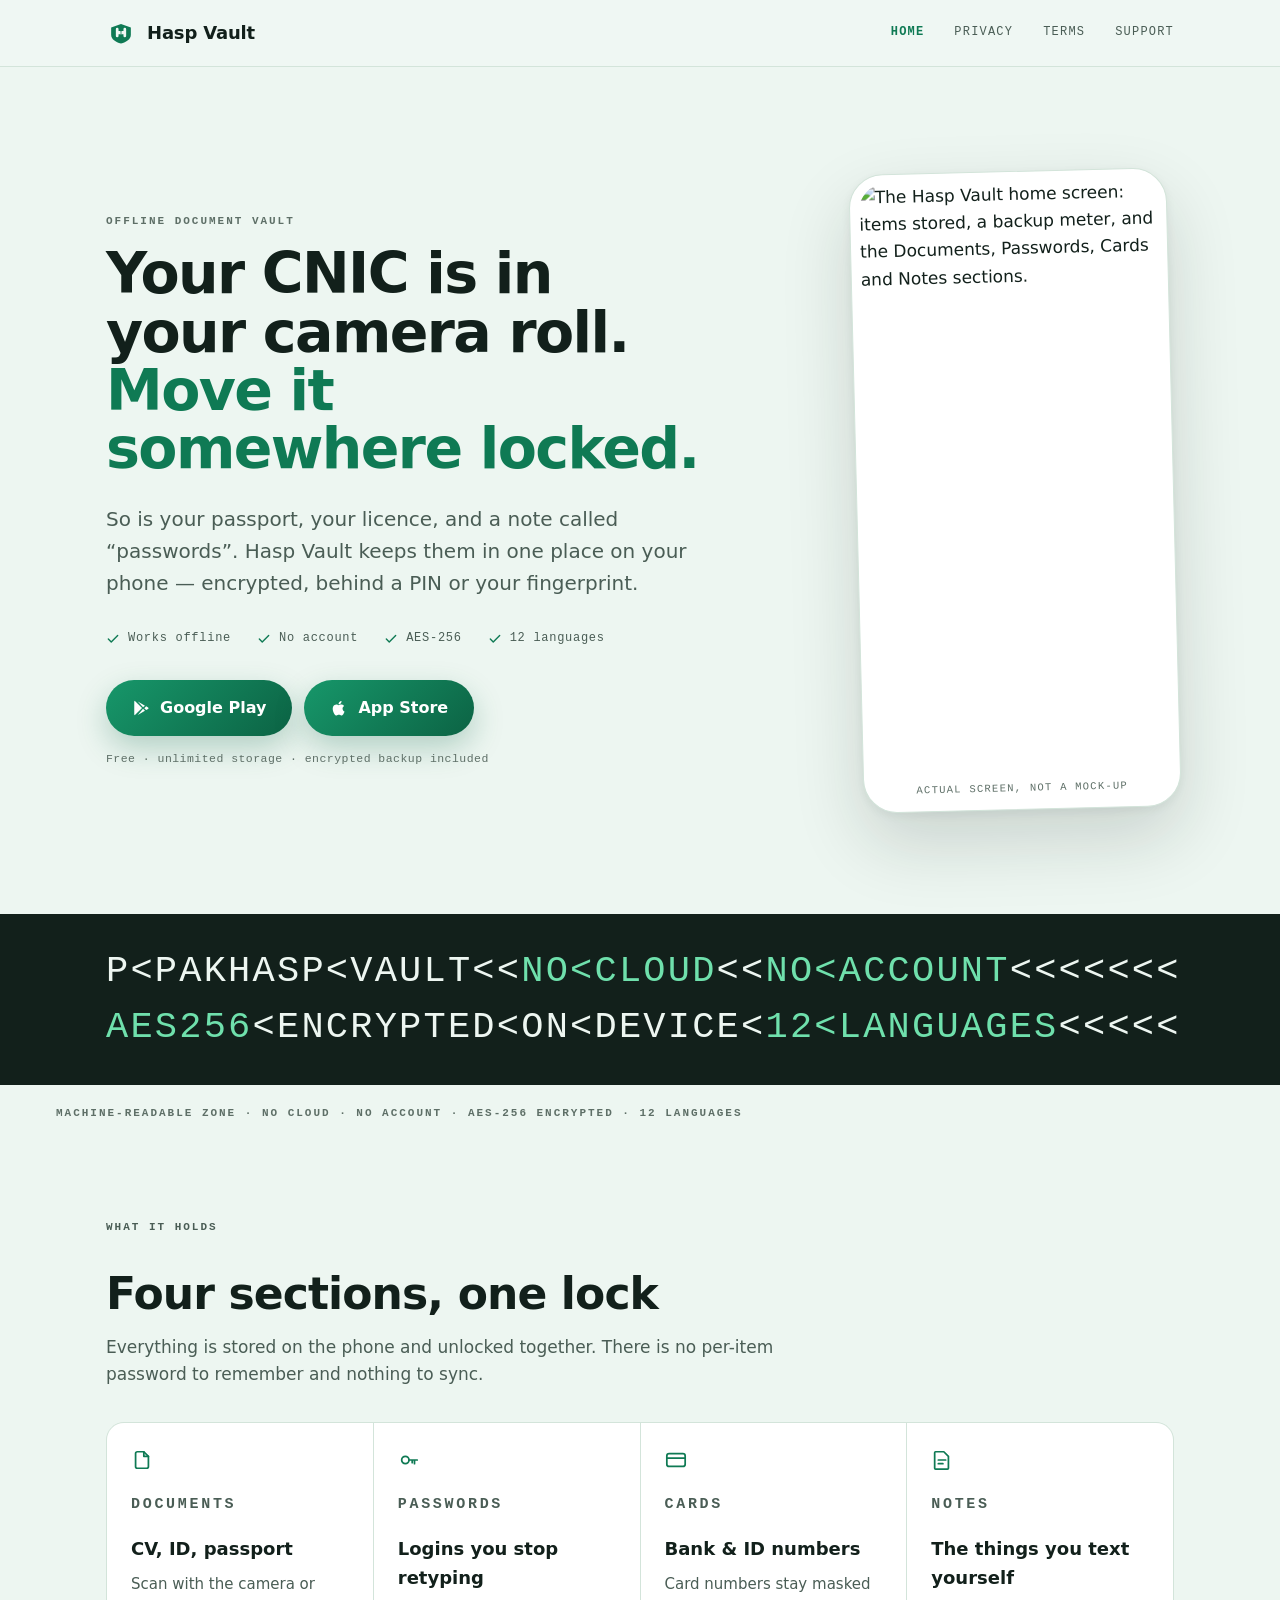
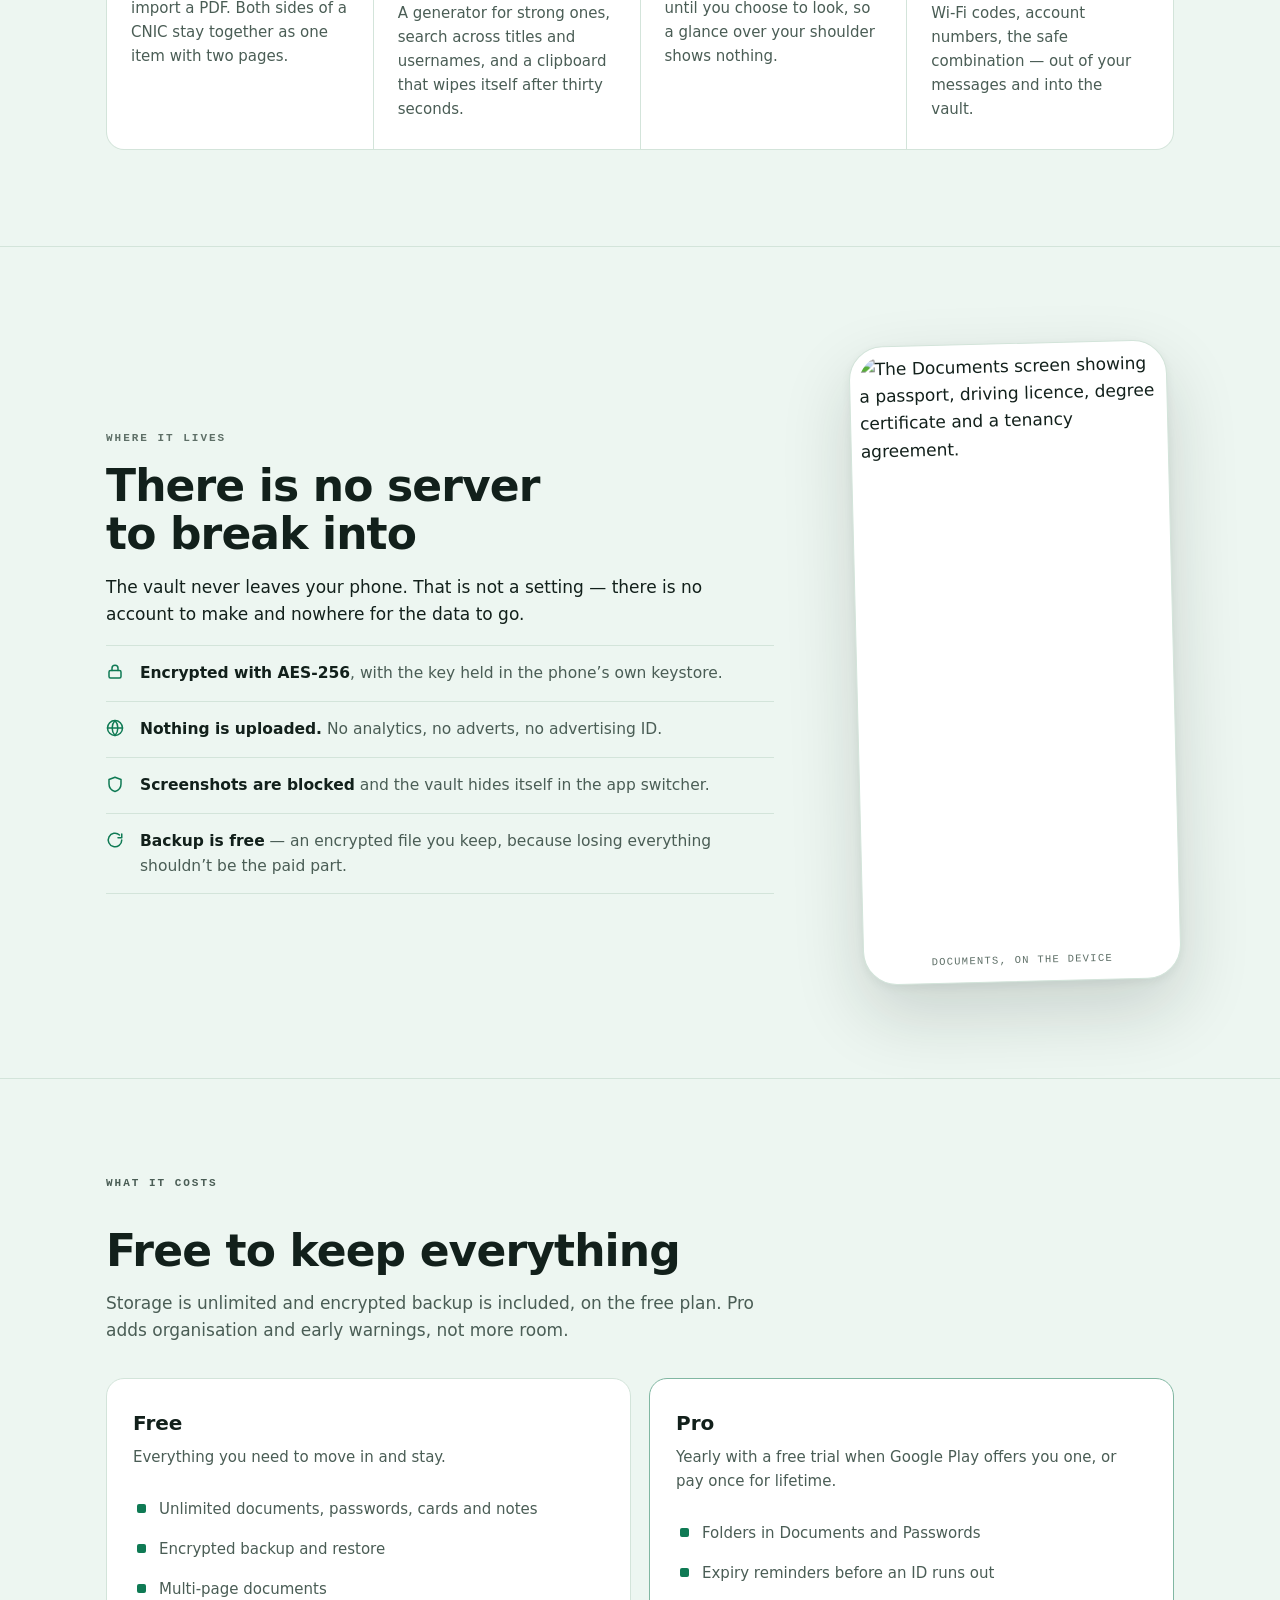
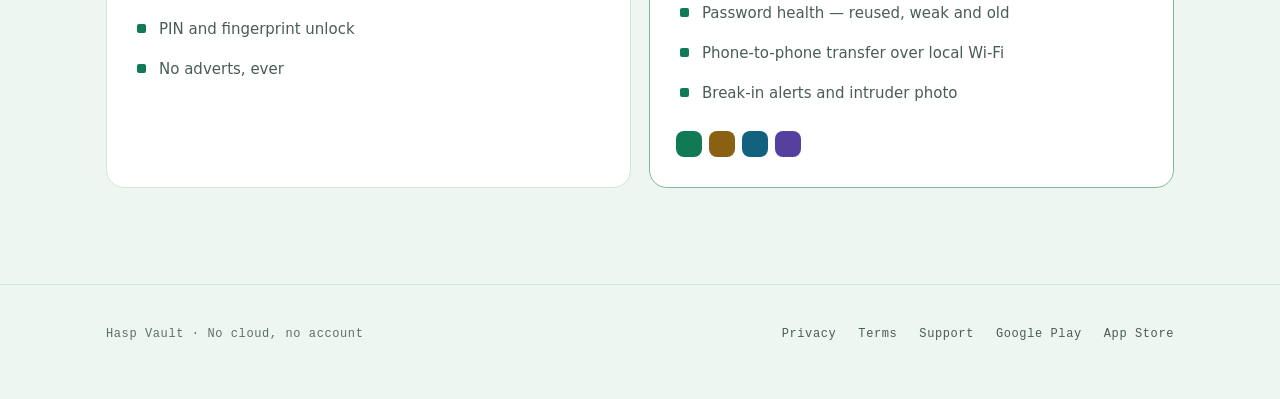
==== index.html @ 374dc0a9 "Add files via upload" ====
<!doctype html>
<html lang="en">
<head>
<meta charset="utf-8">
<meta name="viewport" content="width=device-width, initial-scale=1">
<title>Hasp Vault — your documents, locked on your phone</title>
<meta name="description" content="An offline vault for your CNIC, passport, licence, cards and passwords. Encrypted on the device, behind a PIN or fingerprint. No cloud, no account, no adverts.">
<meta name="theme-color" content="#EDF6F1">
<link rel="stylesheet" href="style.css">
</head>
<body>

<header class="masthead">
  <div class="wrap">
    <a class="brand" href="index.html">
      <!-- The app's own mark, traced from the shield in the Flutter widget so
           the site and the launcher icon are the same object. -->
      <svg viewBox="0 0 512 512" aria-hidden="true">
        <path fill="var(--emerald)" fill-rule="evenodd" d="
          M256 104 L424 162 L424 286 C424 364 348 410 256 436
          C164 410 88 364 88 286 L88 162 Z
          M191 168 A23 23 0 0 1 214 191 L214 307 A23 23 0 0 1 191 330
          A23 23 0 0 1 168 307 L168 191 A23 23 0 0 1 191 168 Z
          M321 168 A23 23 0 0 1 344 191 L344 307 A23 23 0 0 1 321 330
          A23 23 0 0 1 298 307 L298 191 A23 23 0 0 1 321 168 Z
          M214 222 L298 222 L298 276 L214 276 Z
          M256 227 A16 16 0 1 1 256 259 A16 16 0 1 1 256 227 Z
          M247 243 L265 243 L270 270 L242 270 Z"/>
      </svg>
      <b>Hasp Vault</b>
    </a>
    <nav class="nav">
      <a href="index.html" aria-current="page">Home</a>
      <a href="privacy.html">Privacy</a>
      <a href="terms.html">Terms</a>
      <a href="support.html">Support</a>
    </nav>
  </div>
</header>

<main>

  <section class="hero">
    <div class="wrap">
      <div>
        <p class="field">Offline document vault</p>
        <h1>Your CNIC is in your camera roll.<em>Move it somewhere locked.</em></h1>
        <p class="lede">
          So is your passport, your licence, and a note called “passwords”.
          Hasp Vault keeps them in one place on your phone — encrypted, behind
          a PIN or your fingerprint.
        </p>
        <ul class="facts">
          <li><svg viewBox="0 0 24 24" fill="none" stroke="currentColor" stroke-width="2.4" stroke-linecap="round" stroke-linejoin="round"><path d="M20 6 9 17l-5-5"/></svg>Works offline</li>
          <li><svg viewBox="0 0 24 24" fill="none" stroke="currentColor" stroke-width="2.4" stroke-linecap="round" stroke-linejoin="round"><path d="M20 6 9 17l-5-5"/></svg>No account</li>
          <li><svg viewBox="0 0 24 24" fill="none" stroke="currentColor" stroke-width="2.4" stroke-linecap="round" stroke-linejoin="round"><path d="M20 6 9 17l-5-5"/></svg>AES-256</li>
          <li><svg viewBox="0 0 24 24" fill="none" stroke="currentColor" stroke-width="2.4" stroke-linecap="round" stroke-linejoin="round"><path d="M20 6 9 17l-5-5"/></svg>12 languages</li>
        </ul>
        <div class="cta-row">
          <a class="cta" href="https://play.google.com/store/apps/details?id=com.hifazat.vault">
            <svg viewBox="0 0 24 24" fill="currentColor" aria-hidden="true"><path d="M3.6 2.3 13.4 12 3.6 21.7a1.6 1.6 0 0 1-.6-1.3V3.6c0-.5.2-1 .6-1.3zm11.1 10.8 2.6 2.6-9.6 5.5zm0-2.2L7.7 3.4l9.6 5.5zm4.2-1.1 2.5 1.4c.8.5.8 1.7 0 2.2l-2.5 1.4-2.5-2.5z"/></svg>
            Google Play
          </a>
          <!-- APPLE_APP_ID: after App Store Connect shows the numeric Apple ID
               (App Information → Apple ID), replace 0000000000 below. -->
          <a class="cta" href="https://apps.apple.com/app/id0000000000">
            <svg viewBox="0 0 24 24" fill="currentColor" aria-hidden="true"><path d="M16.7 12.9c0-2.4 2-3.6 2.1-3.7-1.1-1.7-2.9-1.9-3.5-1.9-1.5-.2-2.9.9-3.7.9-.8 0-1.9-.9-3.2-.9-1.6 0-3.1 1-4 2.5-1.7 3-0.4 7.3 1.2 9.7.8 1.2 1.8 2.5 3.1 2.4 1.2-.1 1.7-.8 3.2-.8s1.9.8 3.2.8c1.3 0 2.2-1.2 3-2.4.9-1.4 1.3-2.7 1.3-2.8-.1 0-2.6-1-2.7-3.8zM14.4 5.6c.7-.8 1.1-1.9 1-3.1-1 .1-2.2.7-2.9 1.5-.6.7-1.2 1.9-1 3 1.1.1 2.2-.6 2.9-1.4z"/></svg>
            App Store
          </a>
        </div>
        <p class="cta-note">Free · unlimited storage · encrypted backup included</p>
      </div>

      <figure class="device">
        <img src="shots/home.png" width="385" height="760"
             alt="The Hasp Vault home screen: items stored, a backup meter, and the Documents, Passwords, Cards and Notes sections.">
        <figcaption>Actual screen, not a mock-up</figcaption>
      </figure>
    </div>
  </section>

  <!-- The machine-readable zone of a passport data page: two lines, 44
       characters each, exactly as printed. Here it carries the four claims the
       rest of the page has to earn. -->
  <div class="mrz" aria-hidden="true">
    <div class="wrap"><pre>P&lt;PAKHASP&lt;VAULT&lt;&lt;<span class="lit">NO&lt;CLOUD</span>&lt;&lt;<span class="lit">NO&lt;ACCOUNT</span>&lt;&lt;&lt;&lt;&lt;&lt;&lt;
<span class="lit">AES256</span>&lt;ENCRYPTED&lt;ON&lt;DEVICE&lt;<span class="lit">12&lt;LANGUAGES</span>&lt;&lt;&lt;&lt;&lt;</pre></div>
  </div>
  <p class="wrap field mrz-key">
    Machine-readable zone · no cloud · no account · AES-256 encrypted · 12 languages
  </p>

  <section class="section">
    <div class="wrap">
      <p class="field">What it holds</p>
      <h2>Four sections, one lock</h2>
      <p>
        Everything is stored on the phone and unlocked together. There is no
        per-item password to remember and nothing to sync.
      </p>

      <div class="grid">
        <div class="cell">
          <svg viewBox="0 0 24 24" fill="none" stroke="currentColor" stroke-width="1.9" stroke-linecap="round" stroke-linejoin="round"><path d="M14 3H7a2 2 0 0 0-2 2v14a2 2 0 0 0 2 2h10a2 2 0 0 0 2-2V8z"/><path d="M14 3v5h5"/></svg>
          <p class="field">Documents</p>
          <h3>CV, ID, passport</h3>
          <p>Scan with the camera or import a PDF. Both sides of a CNIC stay together as one item with two pages.</p>
        </div>
        <div class="cell">
          <svg viewBox="0 0 24 24" fill="none" stroke="currentColor" stroke-width="1.9" stroke-linecap="round" stroke-linejoin="round"><circle cx="8" cy="12" r="4"/><path d="M12 12h9M18 12v4M15.5 12v3"/></svg>
          <p class="field">Passwords</p>
          <h3>Logins you stop retyping</h3>
          <p>A generator for strong ones, search across titles and usernames, and a clipboard that wipes itself after thirty seconds.</p>
        </div>
        <div class="cell">
          <svg viewBox="0 0 24 24" fill="none" stroke="currentColor" stroke-width="1.9" stroke-linecap="round" stroke-linejoin="round"><rect x="2" y="5" width="20" height="14" rx="2.5"/><path d="M2 10h20"/></svg>
          <p class="field">Cards</p>
          <h3>Bank &amp; ID numbers</h3>
          <p>Card numbers stay masked until you choose to look, so a glance over your shoulder shows nothing.</p>
        </div>
        <div class="cell">
          <svg viewBox="0 0 24 24" fill="none" stroke="currentColor" stroke-width="1.9" stroke-linecap="round" stroke-linejoin="round"><path d="M5 3h9l5 5v13a1 1 0 0 1-1 1H5a1 1 0 0 1-1-1V4a1 1 0 0 1 1-1z"/><path d="M8 12h8M8 16h5"/></svg>
          <p class="field">Notes</p>
          <h3>The things you text yourself</h3>
          <p>Wi-Fi codes, account numbers, the safe combination — out of your messages and into the vault.</p>
        </div>
      </div>
    </div>
  </section>

  <section class="section">
    <div class="wrap split">
      <div>
        <p class="field">Where it lives</p>
        <h2>There is no server to break into</h2>
        <p>
          The vault never leaves your phone. That is not a setting — there is
          no account to make and nowhere for the data to go.
        </p>
        <ul class="claims">
          <li>
            <svg viewBox="0 0 24 24" fill="none" stroke="currentColor" stroke-width="2" stroke-linecap="round" stroke-linejoin="round"><rect x="4" y="10" width="16" height="10" rx="2"/><path d="M8 10V7a4 4 0 0 1 8 0v3"/></svg>
            <span><b>Encrypted with AES-256</b>, with the key held in the phone’s own keystore.</span>
          </li>
          <li>
            <svg viewBox="0 0 24 24" fill="none" stroke="currentColor" stroke-width="2" stroke-linecap="round" stroke-linejoin="round"><path d="M2 12h20M12 2a15 15 0 0 1 0 20 15 15 0 0 1 0-20z"/><circle cx="12" cy="12" r="10"/></svg>
            <span><b>Nothing is uploaded.</b> No analytics, no adverts, no advertising ID.</span>
          </li>
          <li>
            <svg viewBox="0 0 24 24" fill="none" stroke="currentColor" stroke-width="2" stroke-linecap="round" stroke-linejoin="round"><path d="M12 3 4 6v6c0 5 3.4 8.6 8 10 4.6-1.4 8-5 8-10V6z"/></svg>
            <span><b>Screenshots are blocked</b> and the vault hides itself in the app switcher.</span>
          </li>
          <li>
            <svg viewBox="0 0 24 24" fill="none" stroke="currentColor" stroke-width="2" stroke-linecap="round" stroke-linejoin="round"><path d="M21 12a9 9 0 1 1-3-6.7"/><path d="M21 4v5h-5"/></svg>
            <span><b>Backup is free</b> — an encrypted file you keep, because losing everything shouldn’t be the paid part.</span>
          </li>
        </ul>
      </div>

      <figure class="device">
        <img src="shots/documents.png" width="385" height="760"
             alt="The Documents screen showing a passport, driving licence, degree certificate and a tenancy agreement.">
        <figcaption>Documents, on the device</figcaption>
      </figure>
    </div>
  </section>

  <section class="section">
    <div class="wrap">
      <p class="field">What it costs</p>
      <h2>Free to keep everything</h2>
      <p>
        Storage is unlimited and encrypted backup is included, on the free
        plan. Pro adds organisation and early warnings, not more room.
      </p>

      <div class="plans">
        <div class="plan">
          <h3>Free</h3>
          <p>Everything you need to move in and stay.</p>
          <ul>
            <li>Unlimited documents, passwords, cards and notes</li>
            <li>Encrypted backup and restore</li>
            <li>Multi-page documents</li>
            <li>PIN and fingerprint unlock</li>
            <li>No adverts, ever</li>
          </ul>
        </div>

        <div class="plan is-pro">
          <h3>Pro</h3>
          <p>Yearly with a free trial when Google Play offers you one, or pay once for lifetime.</p>
          <ul>
            <li>Folders in Documents and Passwords</li>
            <li>Expiry reminders before an ID runs out</li>
            <li>Password health — reused, weak and old</li>
            <li>Phone-to-phone transfer over local Wi-Fi</li>
            <li>Break-in alerts and intruder photo</li>
          </ul>
          <div class="themes" role="img" aria-label="Four colour themes: emerald, amber, sapphire and amethyst.">
            <i></i><i></i><i></i><i></i>
          </div>
        </div>
      </div>
    </div>
  </section>

</main>

<footer class="foot">
  <div class="wrap">
    <span>Hasp Vault · No cloud, no account</span>
    <nav>
      <a href="privacy.html">Privacy</a>
      <a href="terms.html">Terms</a>
      <a href="support.html">Support</a>
      <a href="https://play.google.com/store/apps/details?id=com.hifazat.vault">Google Play</a>
      <a href="https://apps.apple.com/app/id0000000000">App Store</a>
    </nav>
  </div>
</footer>

</body>
</html>
---- style.css ----
/* Hasp Vault — website
 *
 * "Document-grade": the visual language of the things the app actually holds.
 * Identity documents have a typographic system of their own — machine-readable
 * zones, tracked field labels, hairline rules, exact alignment — and borrowing
 * that is both distinctive and honest to the product. No passport textures, no
 * padlock clip art.
 *
 * Every colour here is lifted verbatim from lib/theme/app_theme.dart, so the
 * site and the app read as one product rather than two. The site used to be
 * near-black while the app is pale mint; that mismatch is what this fixes.
 *
 * Fonts are self-hosted. A privacy policy that calls out third parties, served
 * from a page that phones a font CDN, argues against itself.
 */

@font-face {
  font-family: "Archivo";
  src: url("fonts/archivo.woff2") format("woff2-variations");
  font-weight: 400 800;
  font-stretch: 62% 125%;
  font-display: swap;
}

@font-face {
  font-family: "PlexMono";
  src: url("fonts/plexmono.woff2") format("woff2");
  font-weight: 400 600;
  font-display: swap;
}

:root {
  /* Emerald — the app's default theme. */
  --ground: #edf6f1;
  --surface: #ffffff;
  --line: #d3e4da;
  --emerald: #0f7a54;
  --deep: #0c6344;
  --ink: #12201b;
  --slate: #4a5d55;
  --muted: #5e6f67;

  /* The other three Pro themes. Used ONLY where the page talks about themes,
   * so the colour set encodes something true instead of decorating. */
  --amber: #8a6112;
  --sapphire: #11627f;
  --amethyst: #54409e;

  --measure: 1180px;
  --gutter: clamp(20px, 5vw, 56px);
}

* { box-sizing: border-box; }

html { -webkit-text-size-adjust: 100%; }

body {
  margin: 0;
  background: var(--ground);
  color: var(--ink);
  font-family: "Archivo", system-ui, -apple-system, "Segoe UI", Roboto, sans-serif;
  font-size: 17px;
  line-height: 1.6;
  font-variation-settings: "wdth" 100;
  -webkit-font-smoothing: antialiased;
}

a { color: var(--emerald); text-underline-offset: 3px; }

img { max-width: 100%; height: auto; display: block; }

:focus-visible {
  outline: 2px solid var(--emerald);
  outline-offset: 3px;
  border-radius: 4px;
}

.wrap {
  max-width: var(--measure);
  margin: 0 auto;
  padding-inline: var(--gutter);
}

/* ---------- document vernacular ---------- */

/* Field label, as printed above a value on an ID card. */
.field {
  font-family: "PlexMono", ui-monospace, monospace;
  font-size: 11px;
  font-weight: 600;
  letter-spacing: .18em;
  text-transform: uppercase;
  color: var(--muted);
  margin: 0 0 14px;
}

.rule {
  border: 0;
  border-top: 1px solid var(--line);
  margin: 0;
}

/* ---------- masthead ---------- */

.masthead {
  border-bottom: 1px solid var(--line);
  background: color-mix(in srgb, var(--ground) 88%, white);
  position: sticky;
  top: 0;
  z-index: 20;
  backdrop-filter: saturate(140%) blur(8px);
}

.masthead > .wrap {
  display: flex;
  align-items: center;
  justify-content: space-between;
  gap: 20px;
  height: 66px;
}

.brand {
  display: flex;
  align-items: center;
  gap: 11px;
  text-decoration: none;
  color: var(--ink);
}

.brand svg { width: 30px; height: 30px; display: block; }

.brand b {
  white-space: nowrap;
  font-weight: 700;
  font-variation-settings: "wdth" 112;
  letter-spacing: -.01em;
  font-size: 18px;
}

.nav {
  display: flex;
  gap: clamp(14px, 3vw, 30px);
  font-family: "PlexMono", ui-monospace, monospace;
  font-size: 12px;
  letter-spacing: .1em;
  text-transform: uppercase;
}

.nav a { color: var(--slate); text-decoration: none; }
.nav a:hover { color: var(--emerald); }
.nav a[aria-current="page"] { color: var(--emerald); font-weight: 600; }

/* ---------- hero ---------- */

.hero > .wrap {
  display: grid;
  grid-template-columns: 1.2fr minmax(0, 360px);
  gap: clamp(30px, 6vw, 76px);
  align-items: center;
  padding-block: clamp(56px, 9vw, 104px);
}

.hero h1 {
  font-size: clamp(36px, 4.6vw, 57px);
  line-height: 1.02;
  font-weight: 800;
  font-variation-settings: "wdth" 118;
  letter-spacing: -.028em;
  margin: 0 0 26px;
  text-wrap: balance;
}

/* The turn in the sentence, not decoration — it marks where the problem
 * becomes the product. */
.hero h1 em {
  font-style: normal;
  color: var(--emerald);
  display: block;
}

.lede {
  font-size: clamp(17px, 1.9vw, 20px);
  color: var(--slate);
  margin: 0 0 30px;
  max-width: 46ch;
}

.facts {
  display: flex;
  flex-wrap: wrap;
  gap: 10px 26px;
  padding: 0;
  margin: 0 0 32px;
  list-style: none;
  font-family: "PlexMono", ui-monospace, monospace;
  font-size: 12px;
  letter-spacing: .06em;
  color: var(--slate);
}

.facts li { display: flex; align-items: center; gap: 8px; }
.facts svg { width: 14px; height: 14px; color: var(--emerald); flex: none; }

.cta-row { display: flex; gap: 12px; flex-wrap: wrap; }

.cta {
  display: inline-flex;
  align-items: center;
  gap: 10px;
  background: linear-gradient(135deg, #17976a, var(--deep));
  color: #fff;
  text-decoration: none;
  font-weight: 700;
  font-size: 16px;
  padding: 15px 26px;
  border-radius: 999px;
  box-shadow: 0 12px 30px rgba(12, 99, 68, .26);
  transition: transform .18s ease, box-shadow .18s ease;
}

.cta:hover { transform: translateY(-2px); box-shadow: 0 16px 38px rgba(12, 99, 68, .32); }
.cta svg { width: 18px; height: 18px; }

.cta-note {
  font-family: "PlexMono", ui-monospace, monospace;
  font-size: 11.5px;
  color: var(--muted);
  margin: 14px 0 0;
  letter-spacing: .04em;
}

/* Device: a real capture, deliberately. A CSS rebuild of the UI drifts —
 * this site showed a bottom nav bar and a 2x2 grid for months after both were
 * removed from the app. A screenshot cannot lie about what shipped. */
.device {
  margin: 0;
  /* A phone screen is ~1:1.97. Left unbounded it dwarfs the copy beside it
     and pushes the fold off-screen, so the column is capped rather than the
     image cropped — the whole screen stays readable. */
  max-width: 318px;
  justify-self: end;
  border-radius: 34px;
  border: 1px solid var(--line);
  background: var(--surface);
  padding: 9px;
  box-shadow: 0 30px 70px rgba(18, 32, 27, .16), 0 3px 10px rgba(18, 32, 27, .06);
  rotate: -1.4deg;
}

.device img { border-radius: 26px; }

.device figcaption {
  font-family: "PlexMono", ui-monospace, monospace;
  font-size: 10.5px;
  letter-spacing: .12em;
  text-transform: uppercase;
  color: var(--muted);
  text-align: center;
  padding: 11px 0 3px;
}

/* ---------- MRZ band — the signature ---------- */

/* The machine-readable zone from a passport data page, at its real width of
 * 44 characters per line, carrying real claims about the app. It is the one
 * loud element on the page; everything else stays quiet around it. */
.mrz {
  background: var(--ink);
  color: var(--ground);
  padding: clamp(20px, 3vw, 30px) 0;
  overflow: hidden;
}

/* Sized so the 44 characters span the full measure, the way a real MRZ runs
 * the width of the data page. Monospace advance is ~0.6em; with .06em of
 * tracking each character occupies ~0.66em, so 44 of them fill the column at
 * roughly 3.1vw. That ratio holds as the viewport changes, which is why this
 * fills edge to edge on a phone as well as a desktop. */
.mrz pre {
  font-family: "PlexMono", ui-monospace, monospace;
  font-size: clamp(8px, 3.1vw, 37px);
  line-height: 1.5;
  letter-spacing: .06em;
  margin: 0;
  white-space: pre;
  font-weight: 400;
}

.mrz-key {
  padding-block: 20px 0;
  margin: 0;
}

.mrz pre::-webkit-scrollbar { display: none; }
.mrz .lit { color: #6fe0ac; }

/* ---------- sections ---------- */

.section { padding-block: clamp(58px, 8vw, 96px); }
.section + .section { border-top: 1px solid var(--line); }

.section h2 {
  font-size: clamp(28px, 3.9vw, 44px);
  line-height: 1.08;
  font-weight: 800;
  font-variation-settings: "wdth" 112;
  letter-spacing: -.02em;
  margin: 0 0 16px;
  max-width: 20ch;
  text-wrap: balance;
}

.section > .wrap > p { max-width: 62ch; color: var(--slate); margin: 0 0 34px; }

/* Cards laid out like the fields of a form. */
.grid {
  display: grid;
  grid-template-columns: repeat(auto-fit, minmax(228px, 1fr));
  gap: 1px;
  background: var(--line);
  border: 1px solid var(--line);
  border-radius: 18px;
  overflow: hidden;
}

.cell {
  background: var(--surface);
  padding: 26px 24px 28px;
}

.cell h3 {
  font-size: 18px;
  font-weight: 700;
  font-variation-settings: "wdth" 106;
  margin: 0 0 8px;
}

.cell p { margin: 0; color: var(--slate); font-size: 15px; }

.cell .field { margin-bottom: 18px; }

.cell svg { width: 22px; height: 22px; color: var(--emerald); margin-bottom: 14px; }

/* ---------- split: prose beside a real screen ---------- */

.split {
  display: grid;
  grid-template-columns: 1fr minmax(0, 330px);
  gap: clamp(30px, 6vw, 70px);
  align-items: center;
}

.claims { list-style: none; padding: 0; margin: 0; }

.claims li {
  display: grid;
  grid-template-columns: 20px 1fr;
  gap: 14px;
  padding: 15px 0;
  border-top: 1px solid var(--line);
  color: var(--slate);
  font-size: 15.5px;
}

.claims li:last-child { border-bottom: 1px solid var(--line); }
.claims svg { width: 18px; height: 18px; color: var(--emerald); margin-top: 2px; }
.claims b { color: var(--ink); font-weight: 600; }

/* ---------- pricing ---------- */

.plans {
  display: grid;
  grid-template-columns: repeat(auto-fit, minmax(270px, 1fr));
  gap: 18px;
}

.plan {
  background: var(--surface);
  border: 1px solid var(--line);
  border-radius: 18px;
  padding: 28px 26px 30px;
}

.plan.is-pro { border-color: color-mix(in srgb, var(--emerald) 42%, var(--line)); }

.plan h3 {
  font-size: 20px;
  font-weight: 800;
  font-variation-settings: "wdth" 108;
  margin: 0 0 6px;
}

.plan > p { color: var(--slate); font-size: 15px; margin: 0 0 20px; }

.plan ul { list-style: none; padding: 0; margin: 0; }

.plan li {
  font-size: 15px;
  color: var(--slate);
  padding: 8px 0 8px 26px;
  position: relative;
}

.plan li::before {
  content: "";
  position: absolute;
  left: 4px;
  top: 15px;
  width: 9px;
  height: 9px;
  border-radius: 2px;
  background: var(--emerald);
}

/* The four swatches are the app's four real theme accents. */
.themes { display: flex; gap: 7px; margin-top: 18px; }

.themes i {
  width: 26px;
  height: 26px;
  border-radius: 8px;
  display: block;
}

.themes i:nth-child(1) { background: var(--emerald); }
.themes i:nth-child(2) { background: var(--amber); }
.themes i:nth-child(3) { background: var(--sapphire); }
.themes i:nth-child(4) { background: var(--amethyst); }

/* ---------- footer ---------- */

.foot {
  border-top: 1px solid var(--line);
  padding-block: 40px 54px;
  font-family: "PlexMono", ui-monospace, monospace;
  font-size: 12px;
  letter-spacing: .05em;
  color: var(--muted);
}

.foot > .wrap {
  display: flex;
  flex-wrap: wrap;
  gap: 14px 30px;
  justify-content: space-between;
  align-items: center;
}

.foot a { color: var(--slate); text-decoration: none; }
.foot a:hover { color: var(--emerald); }
.foot nav { display: flex; gap: 22px; flex-wrap: wrap; }

/* ---------- policy pages ---------- */

.doc { padding-block: clamp(44px, 6vw, 74px); }

.doc h1 {
  font-size: clamp(32px, 4.6vw, 50px);
  font-weight: 800;
  font-variation-settings: "wdth" 116;
  letter-spacing: -.025em;
  line-height: 1.04;
  margin: 0 0 10px;
}

.doc .meta {
  font-family: "PlexMono", ui-monospace, monospace;
  font-size: 12px;
  color: var(--muted);
  letter-spacing: .04em;
  margin: 0 0 34px;
}

.doc h2 {
  font-size: 21px;
  font-weight: 700;
  font-variation-settings: "wdth" 106;
  margin: 40px 0 12px;
  padding-top: 22px;
  border-top: 1px solid var(--line);
  max-width: none;
}

.doc h2:first-of-type { border-top: 0; padding-top: 0; }
.doc p, .doc li { color: var(--slate); max-width: 68ch; }
.doc li { margin-bottom: 9px; }
.doc code {
  font-family: "PlexMono", ui-monospace, monospace;
  font-size: .88em;
  background: var(--surface);
  border: 1px solid var(--line);
  border-radius: 5px;
  padding: 1px 6px;
}

.doc table {
  width: 100%;
  border-collapse: collapse;
  margin: 18px 0 24px;
  font-size: 15px;
}

.doc th, .doc td {
  text-align: left;
  padding: 12px 14px;
  border: 1px solid var(--line);
  vertical-align: top;
  color: var(--slate);
}

.doc th {
  background: var(--surface);
  color: var(--ink);
  font-family: "PlexMono", ui-monospace, monospace;
  font-size: 11px;
  letter-spacing: .12em;
  text-transform: uppercase;
  font-weight: 600;
}

/* Callouts on the policy pages — the "short version" panels. */
.callout {
  max-width: 68ch;
  background: var(--surface);
  border: 1px solid var(--line);
  border-left: 3px solid var(--emerald);
  border-radius: 0 14px 14px 0;
  padding: 20px 22px;
  margin: 24px 0 30px;
}

.callout p { margin: 0; }
.callout p + p { margin-top: 10px; }
.callout strong { color: var(--ink); }

/* ---------- responsive ---------- */

@media (max-width: 880px) {
  .hero > .wrap { grid-template-columns: 1fr; }
  .split { grid-template-columns: 1fr; }
  .device { max-width: 300px; margin-inline: auto; justify-self: center; rotate: 0deg; }
  .hero h1 { font-variation-settings: "wdth" 108; }
}

@media (max-width: 560px) {
  body { font-size: 16px; }
  .nav { gap: 13px; font-size: 11px; letter-spacing: .06em; }
  .brand b { font-size: 16px; }
}

/* Below this the wordmark and four nav links cannot both fit. The shield is
 * the more recognisable of the two and still links home, so the word goes. */
@media (max-width: 520px) {
  .brand b { display: none; }
}

@media (prefers-reduced-motion: reduce) {
  * { transition: none !important; animation: none !important; }
  .cta:hover { transform: none; }
}
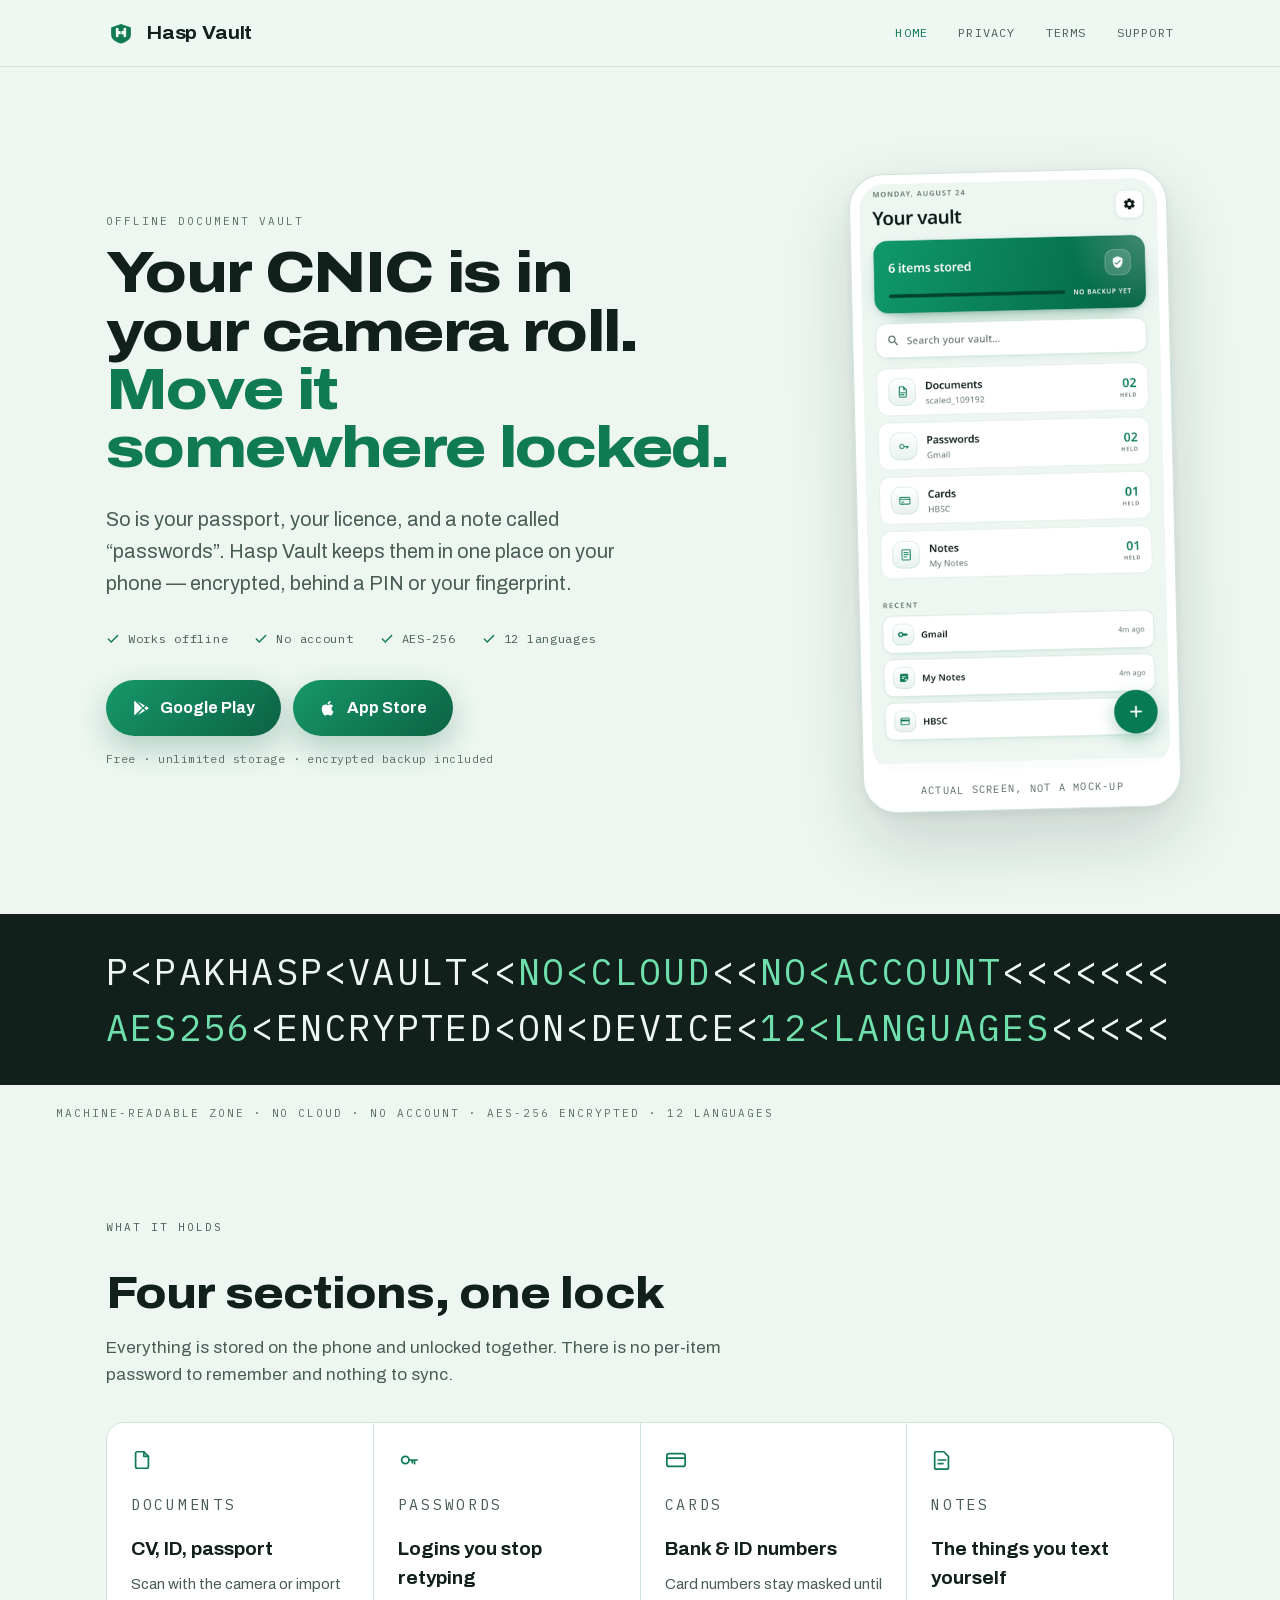
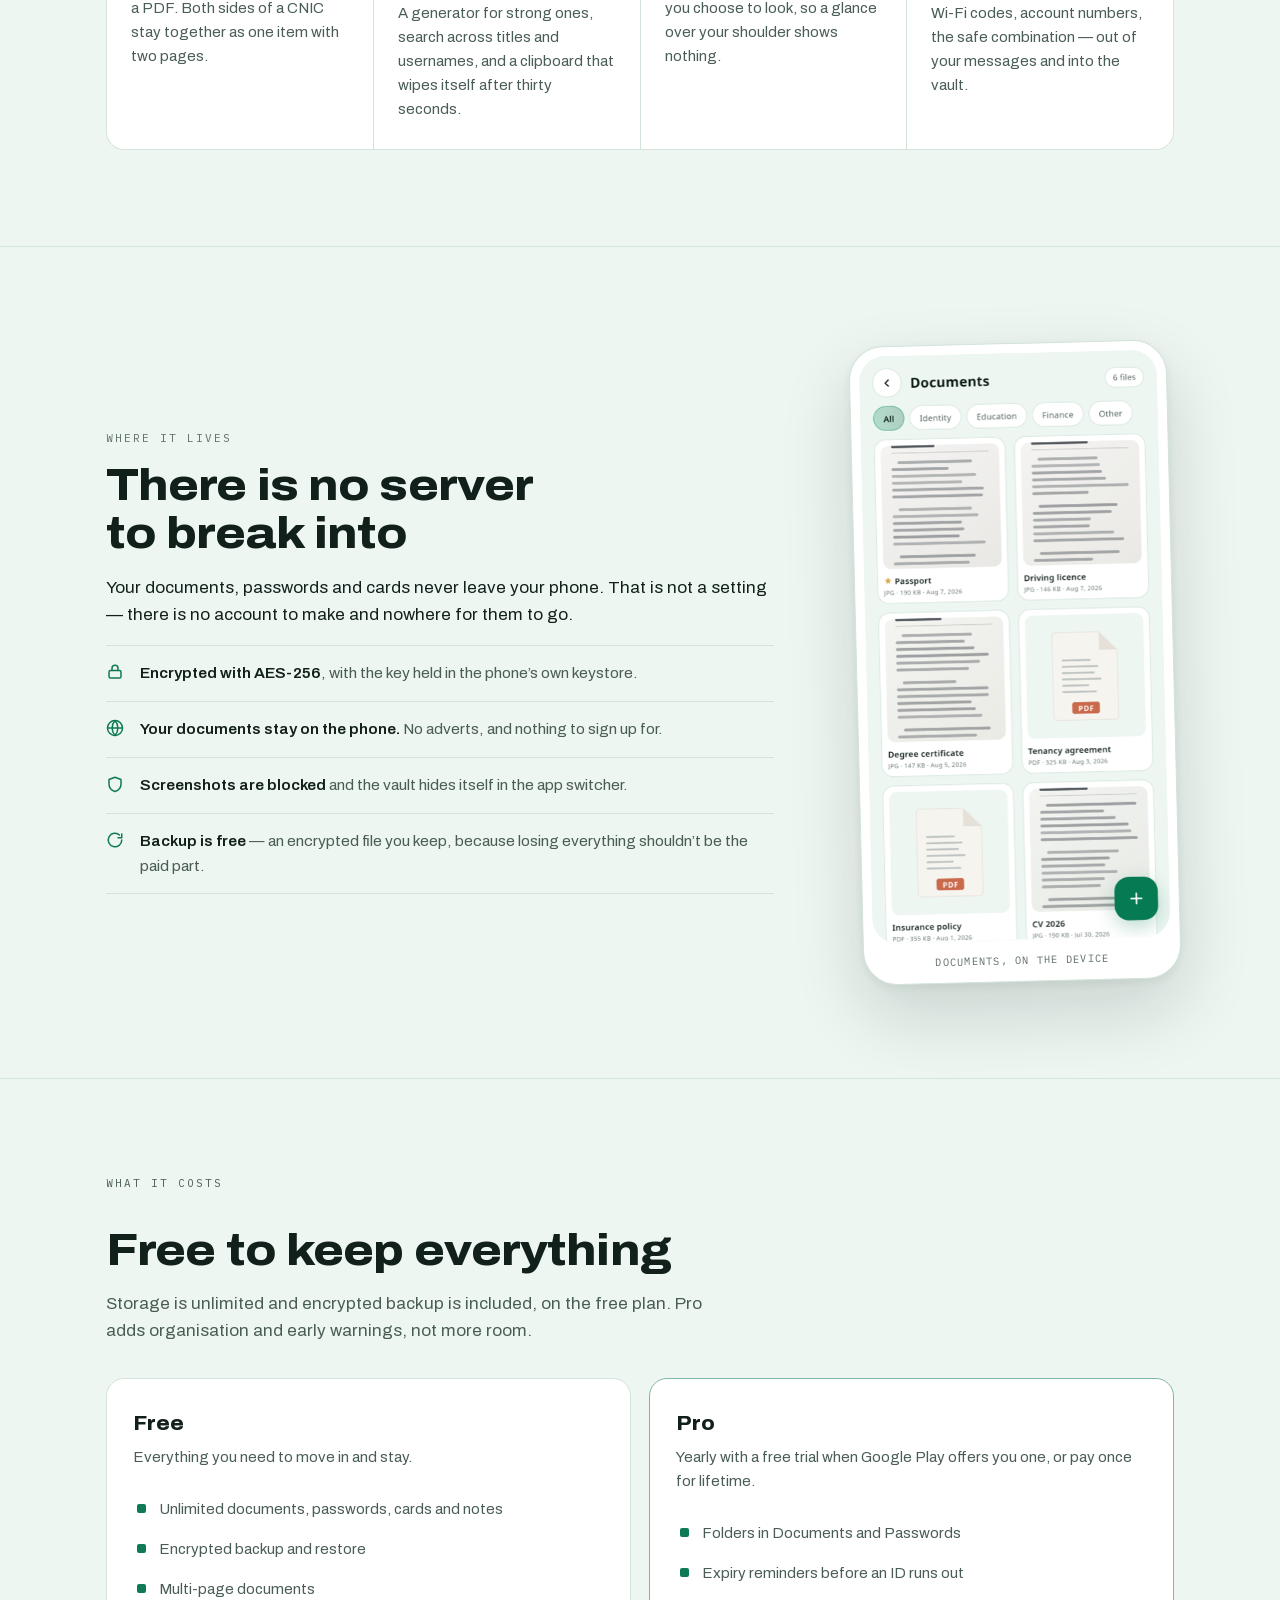
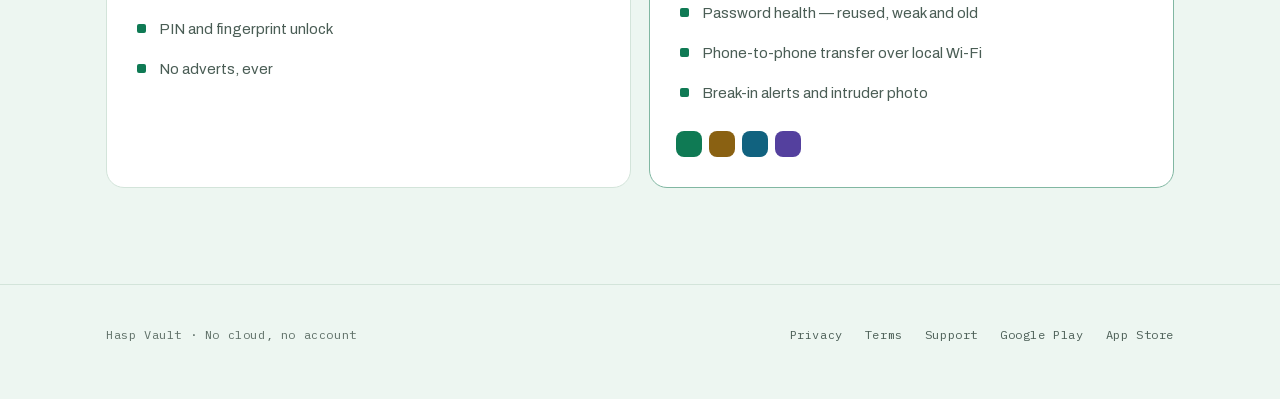
==== commit b238d14e: "Add files via upload" ====
--- a/index.html
+++ b/index.html
@@ -4,7 +4,7 @@
 <meta charset="utf-8">
 <meta name="viewport" content="width=device-width, initial-scale=1">
 <title>Hasp Vault — your documents, locked on your phone</title>
-<meta name="description" content="An offline vault for your CNIC, passport, licence, cards and passwords. Encrypted on the device, behind a PIN or fingerprint. No cloud, no account, no adverts.">
+<meta name="description" content="An offline vault for your CNIC, passport, licence, cards and passwords. Encrypted on the device, behind a PIN or fingerprint. No account, no adverts.">
 <meta name="theme-color" content="#EDF6F1">
 <link rel="stylesheet" href="style.css">
 </head>
@@ -134,8 +134,9 @@
         <p class="field">Where it lives</p>
         <h2>There is no server to break into</h2>
         <p>
-          The vault never leaves your phone. That is not a setting — there is
-          no account to make and nowhere for the data to go.
+          Your documents, passwords and cards never leave your phone. That is
+          not a setting — there is no account to make and nowhere for them
+          to go.
         </p>
         <ul class="claims">
           <li>
@@ -144,7 +145,7 @@
           </li>
           <li>
             <svg viewBox="0 0 24 24" fill="none" stroke="currentColor" stroke-width="2" stroke-linecap="round" stroke-linejoin="round"><path d="M2 12h20M12 2a15 15 0 0 1 0 20 15 15 0 0 1 0-20z"/><circle cx="12" cy="12" r="10"/></svg>
-            <span><b>Nothing is uploaded.</b> No analytics, no adverts, no advertising ID.</span>
+            <span><b>Your documents stay on the phone.</b> No adverts, and nothing to sign up for.</span>
           </li>
           <li>
             <svg viewBox="0 0 24 24" fill="none" stroke="currentColor" stroke-width="2" stroke-linecap="round" stroke-linejoin="round"><path d="M12 3 4 6v6c0 5 3.4 8.6 8 10 4.6-1.4 8-5 8-10V6z"/></svg>
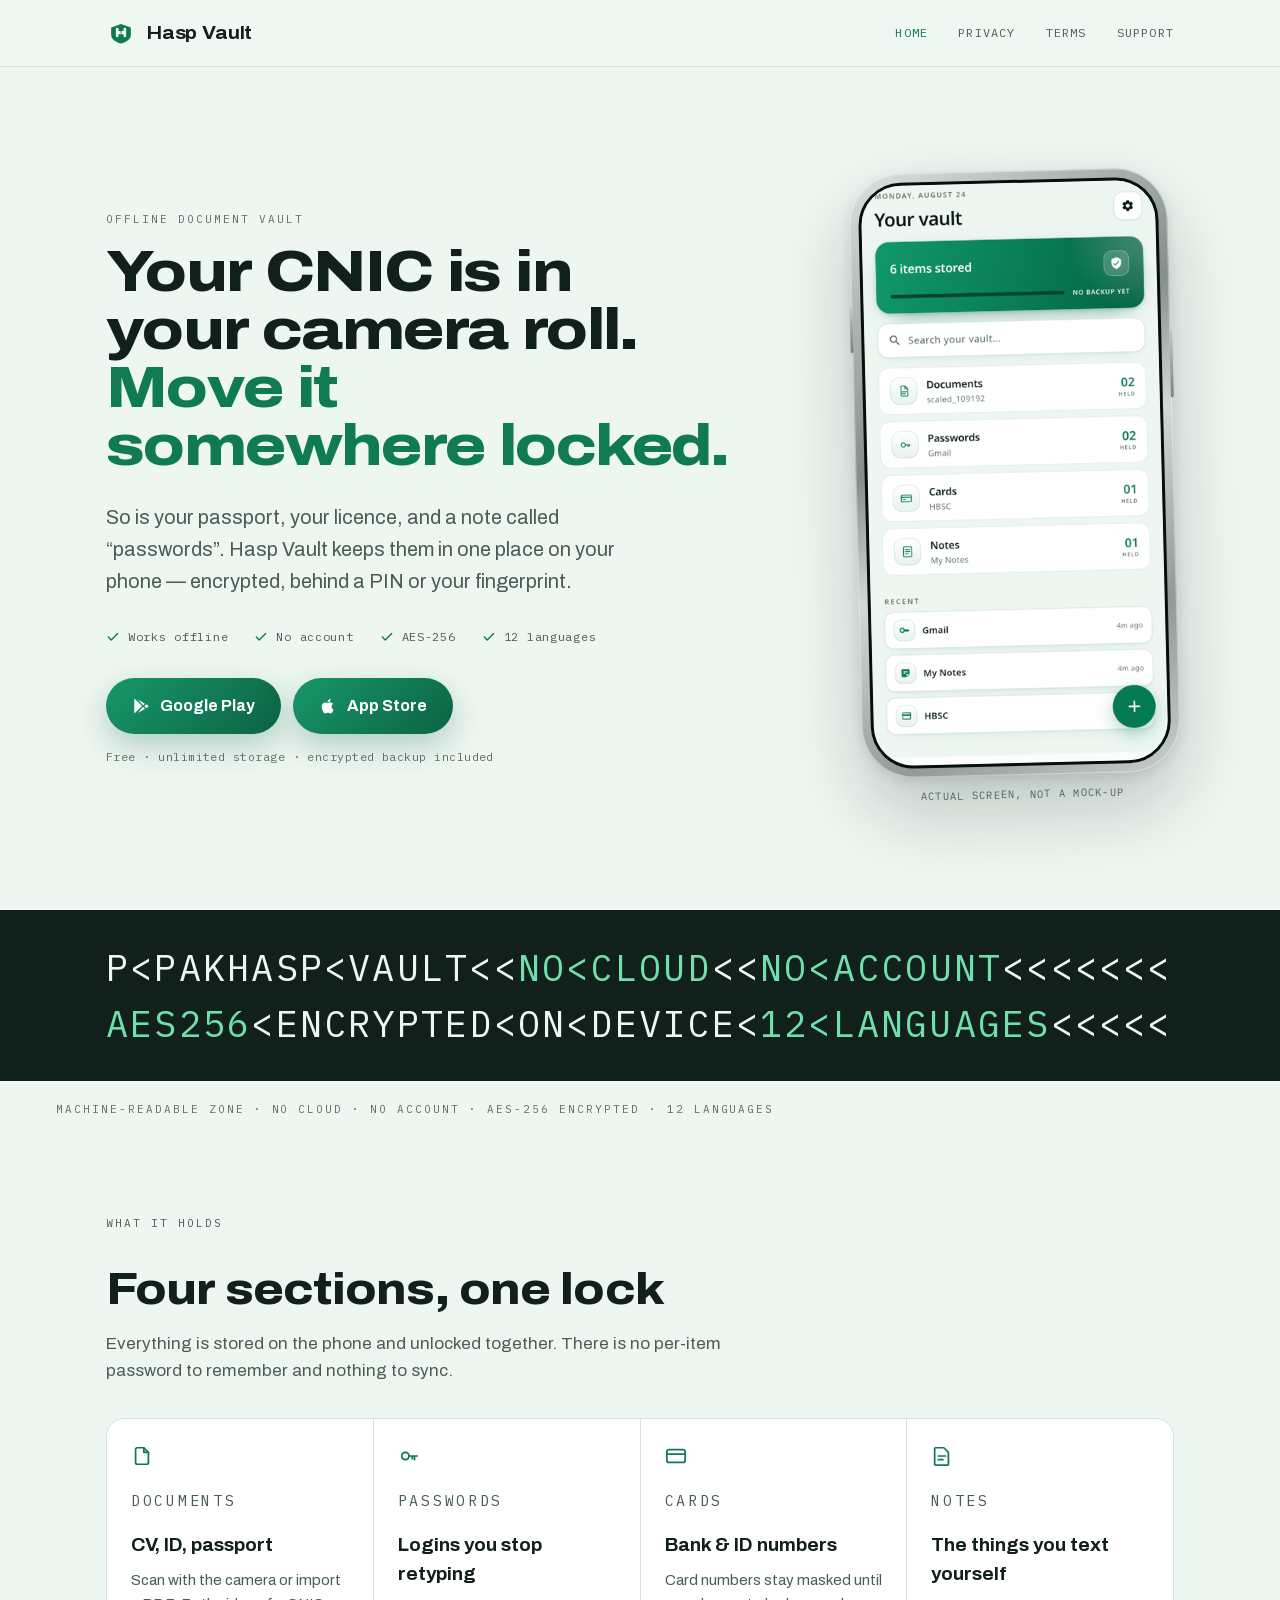
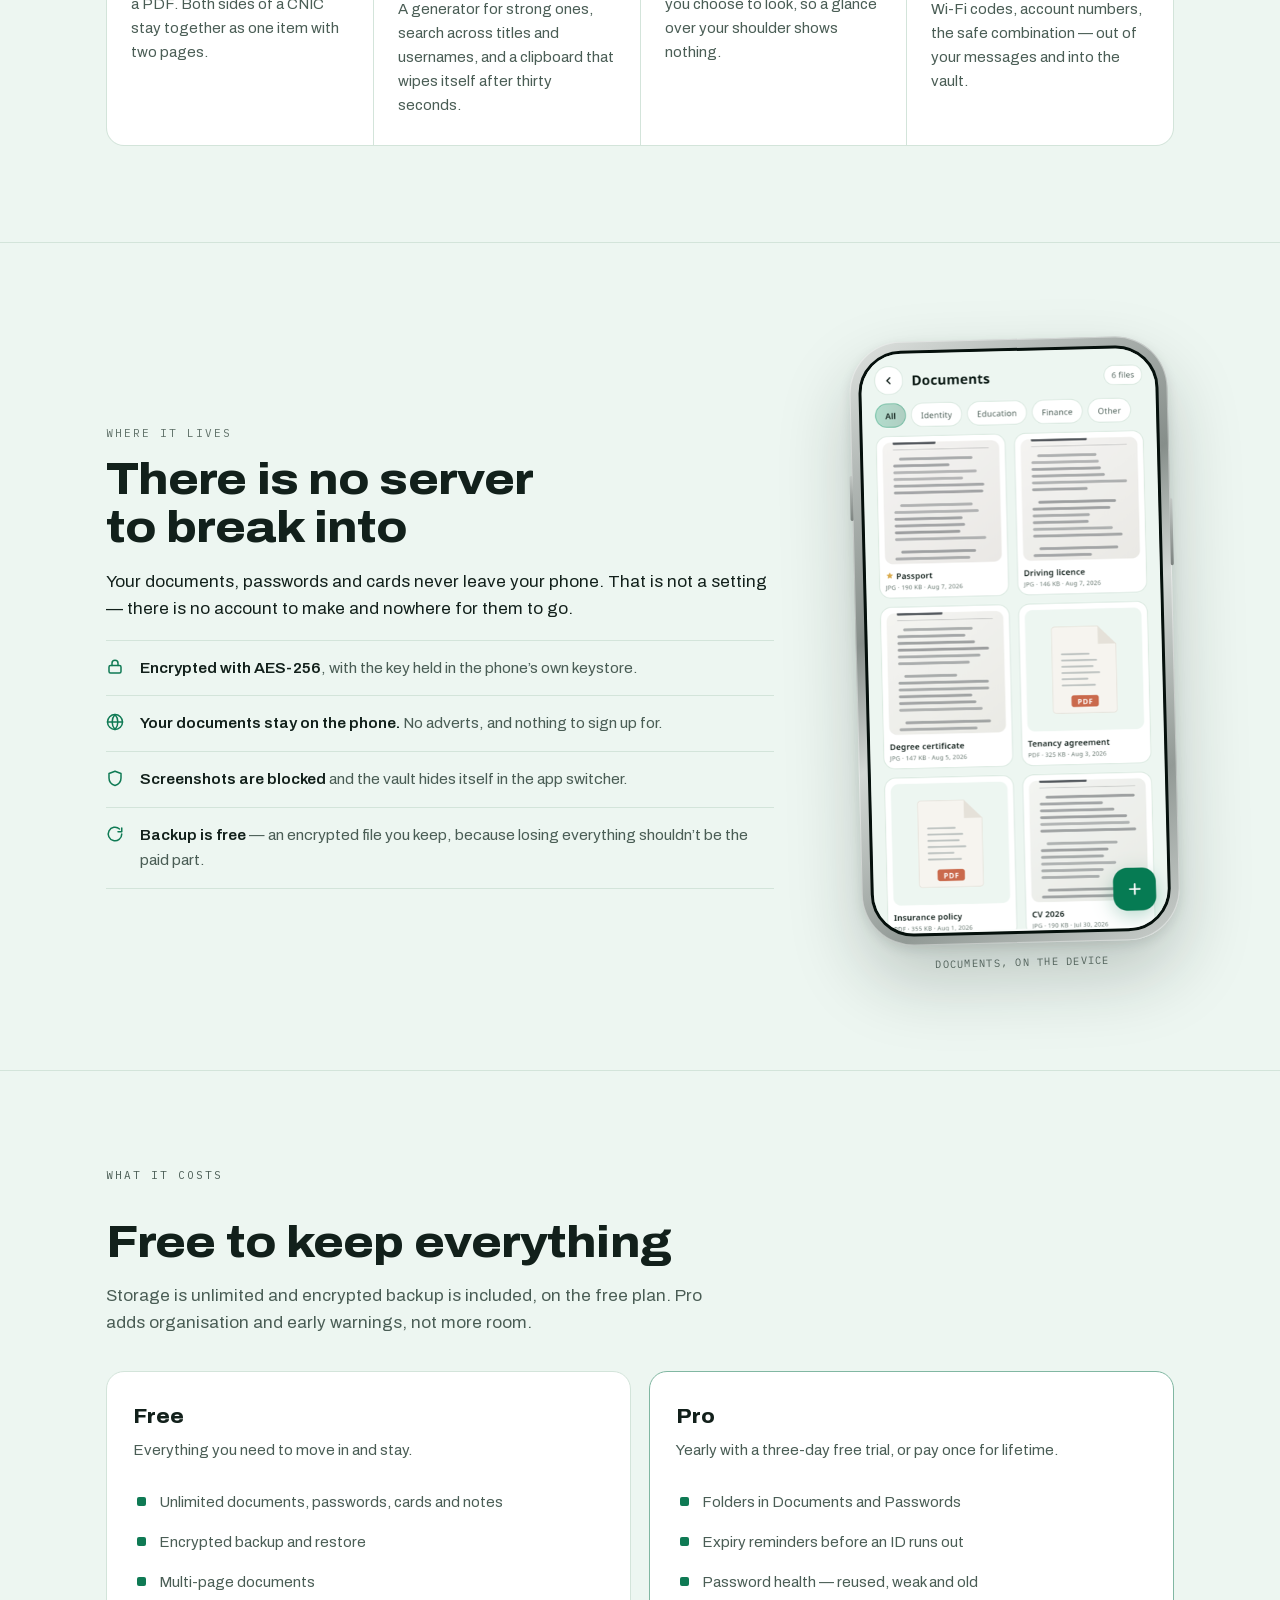
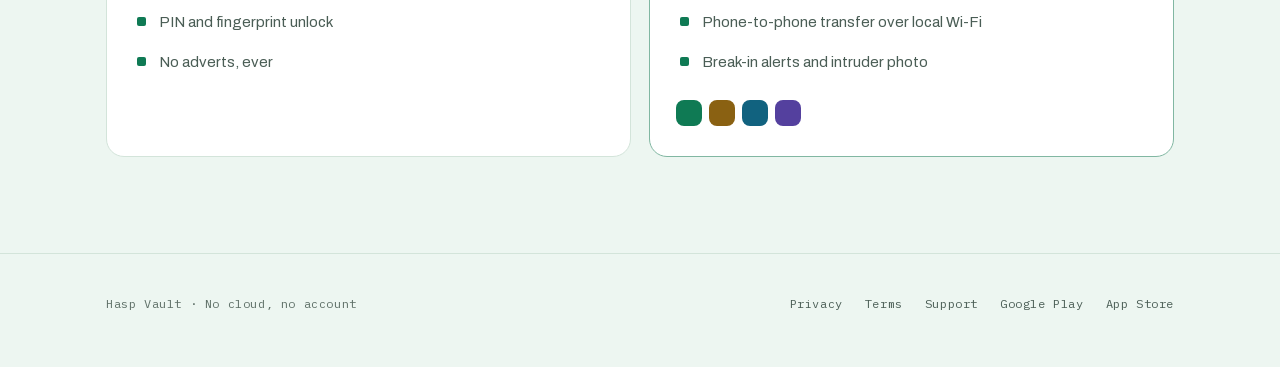
==== commit 8f5aa776: "Add files via upload" ====
--- a/index.html
+++ b/index.html
@@ -61,9 +61,7 @@
             <svg viewBox="0 0 24 24" fill="currentColor" aria-hidden="true"><path d="M3.6 2.3 13.4 12 3.6 21.7a1.6 1.6 0 0 1-.6-1.3V3.6c0-.5.2-1 .6-1.3zm11.1 10.8 2.6 2.6-9.6 5.5zm0-2.2L7.7 3.4l9.6 5.5zm4.2-1.1 2.5 1.4c.8.5.8 1.7 0 2.2l-2.5 1.4-2.5-2.5z"/></svg>
             Google Play
           </a>
-          <!-- APPLE_APP_ID: after App Store Connect shows the numeric Apple ID
-               (App Information → Apple ID), replace 0000000000 below. -->
-          <a class="cta" href="https://apps.apple.com/app/id0000000000">
+          <a class="cta" href="https://apps.apple.com/app/id6804965635">
             <svg viewBox="0 0 24 24" fill="currentColor" aria-hidden="true"><path d="M16.7 12.9c0-2.4 2-3.6 2.1-3.7-1.1-1.7-2.9-1.9-3.5-1.9-1.5-.2-2.9.9-3.7.9-.8 0-1.9-.9-3.2-.9-1.6 0-3.1 1-4 2.5-1.7 3-0.4 7.3 1.2 9.7.8 1.2 1.8 2.5 3.1 2.4 1.2-.1 1.7-.8 3.2-.8s1.9.8 3.2.8c1.3 0 2.2-1.2 3-2.4.9-1.4 1.3-2.7 1.3-2.8-.1 0-2.6-1-2.7-3.8zM14.4 5.6c.7-.8 1.1-1.9 1-3.1-1 .1-2.2.7-2.9 1.5-.6.7-1.2 1.9-1 3 1.1.1 2.2-.6 2.9-1.4z"/></svg>
             App Store
           </a>
@@ -72,8 +70,10 @@
       </div>
 
       <figure class="device">
-        <img src="shots/home.png" width="385" height="760"
-             alt="The Hasp Vault home screen: items stored, a backup meter, and the Documents, Passwords, Cards and Notes sections.">
+        <div class="device-frame">
+          <img class="device-screen" src="shots/home.png" width="770" height="1673"
+               alt="The Hasp Vault home screen on an iPhone: items stored, a backup meter, and the Documents, Passwords, Cards and Notes sections.">
+        </div>
         <figcaption>Actual screen, not a mock-up</figcaption>
       </figure>
     </div>
@@ -159,8 +159,10 @@
       </div>
 
       <figure class="device">
-        <img src="shots/documents.png" width="385" height="760"
-             alt="The Documents screen showing a passport, driving licence, degree certificate and a tenancy agreement.">
+        <div class="device-frame">
+          <img class="device-screen" src="shots/documents.png" width="770" height="1673"
+               alt="The Documents screen showing a passport, driving licence, degree certificate and a tenancy agreement.">
+        </div>
         <figcaption>Documents, on the device</figcaption>
       </figure>
     </div>
@@ -190,7 +192,7 @@
 
         <div class="plan is-pro">
           <h3>Pro</h3>
-          <p>Yearly with a free trial when Google Play offers you one, or pay once for lifetime.</p>
+          <p>Yearly with a three-day free trial, or pay once for lifetime.</p>
           <ul>
             <li>Folders in Documents and Passwords</li>
             <li>Expiry reminders before an ID runs out</li>
@@ -216,7 +218,7 @@
       <a href="terms.html">Terms</a>
       <a href="support.html">Support</a>
       <a href="https://play.google.com/store/apps/details?id=com.hifazat.vault">Google Play</a>
-      <a href="https://apps.apple.com/app/id0000000000">App Store</a>
+      <a href="https://apps.apple.com/app/id6804965635">App Store</a>
     </nav>
   </div>
 </footer>
--- a/style.css
+++ b/style.css
@@ -234,20 +234,77 @@
  * removed from the app. A screenshot cannot lie about what shipped. */
 .device {
   margin: 0;
-  /* A phone screen is ~1:1.97. Left unbounded it dwarfs the copy beside it
+  /* A phone screen is ~1:2.17. Left unbounded it dwarfs the copy beside it
      and pushes the fold off-screen, so the column is capped rather than the
      image cropped — the whole screen stays readable. */
   max-width: 318px;
   justify-self: end;
-  border-radius: 34px;
-  border: 1px solid var(--line);
-  background: var(--surface);
+  rotate: -1.4deg;
+}
+
+/* An actual phone, not a rounded rectangle.
+ *
+ * This was a plain bordered box, which read as a template — the screenshot
+ * inside it was real, but nothing around it said "phone", so the whole figure
+ * looked generated. What sells a device frame is not gloss, it is getting
+ * three things right: a titanium rail with a real edge highlight, a black
+ * wall between rail and glass, and CONCENTRIC corner radii — the inner radius
+ * equals the outer minus the wall thickness. Radii that do not nest are the
+ * single biggest tell of a fake mockup, because real hardware cannot be made
+ * that way.
+ *
+ * Sized against a 6.9" iPhone, whose screen radius is ~13.7% of its width:
+ * 294px of glass wants 40px, so the rail's outer edge is 40 + 9 + 3 = 52px. */
+.device-frame {
+  position: relative;
   padding: 9px;
-  box-shadow: 0 30px 70px rgba(18, 32, 27, .16), 0 3px 10px rgba(18, 32, 27, .06);
-  rotate: -1.4deg;
-}
-
-.device img { border-radius: 26px; }
+  border-radius: 52px;
+  background: linear-gradient(148deg,
+    #dfe3e0 0%, #b4bab7 16%, #868e8a 38%,
+    #d3d8d5 54%, #929a96 78%, #c9cecb 100%);
+  box-shadow:
+    0 34px 72px rgba(18, 32, 27, .22),
+    0 4px 12px rgba(18, 32, 27, .10),
+    inset 0 0 0 1px rgba(255, 255, 255, .38);
+}
+
+/* The black wall carried on the screen itself rather than a third element, so
+   both pseudo-elements stay free for the side buttons. */
+.device-screen {
+  display: block;
+  width: 100%;
+  height: auto;
+  box-sizing: border-box;
+  border: 3px solid #05100c;
+  border-radius: 43px;
+  background: #05100c;
+}
+
+/* Side rails. Two on the left (the volume pair, identical, so one box-shadow
+   clones the second), one longer on the right for the side button. At this
+   size they are 3px slivers — enough for the silhouette to read as hardware,
+   and any more detail would just be noise. */
+.device-frame::before,
+.device-frame::after {
+  content: "";
+  position: absolute;
+  width: 3px;
+  border-radius: 2px;
+  background: linear-gradient(#c2c7c4, #7c8380);
+}
+
+.device-frame::before {
+  left: -2px;
+  top: 22%;
+  height: 7.4%;
+  box-shadow: 0 calc(7.4% + 14px) 0 #9aa19d;
+}
+
+.device-frame::after {
+  right: -2px;
+  top: 27%;
+  height: 11%;
+}
 
 .device figcaption {
   font-family: "PlexMono", ui-monospace, monospace;
@@ -538,7 +595,7 @@
 @media (max-width: 880px) {
   .hero > .wrap { grid-template-columns: 1fr; }
   .split { grid-template-columns: 1fr; }
-  .device { max-width: 300px; margin-inline: auto; justify-self: center; rotate: 0deg; }
+  .device { max-width: 292px; margin-inline: auto; justify-self: center; rotate: 0deg; }
   .hero h1 { font-variation-settings: "wdth" 108; }
 }
 
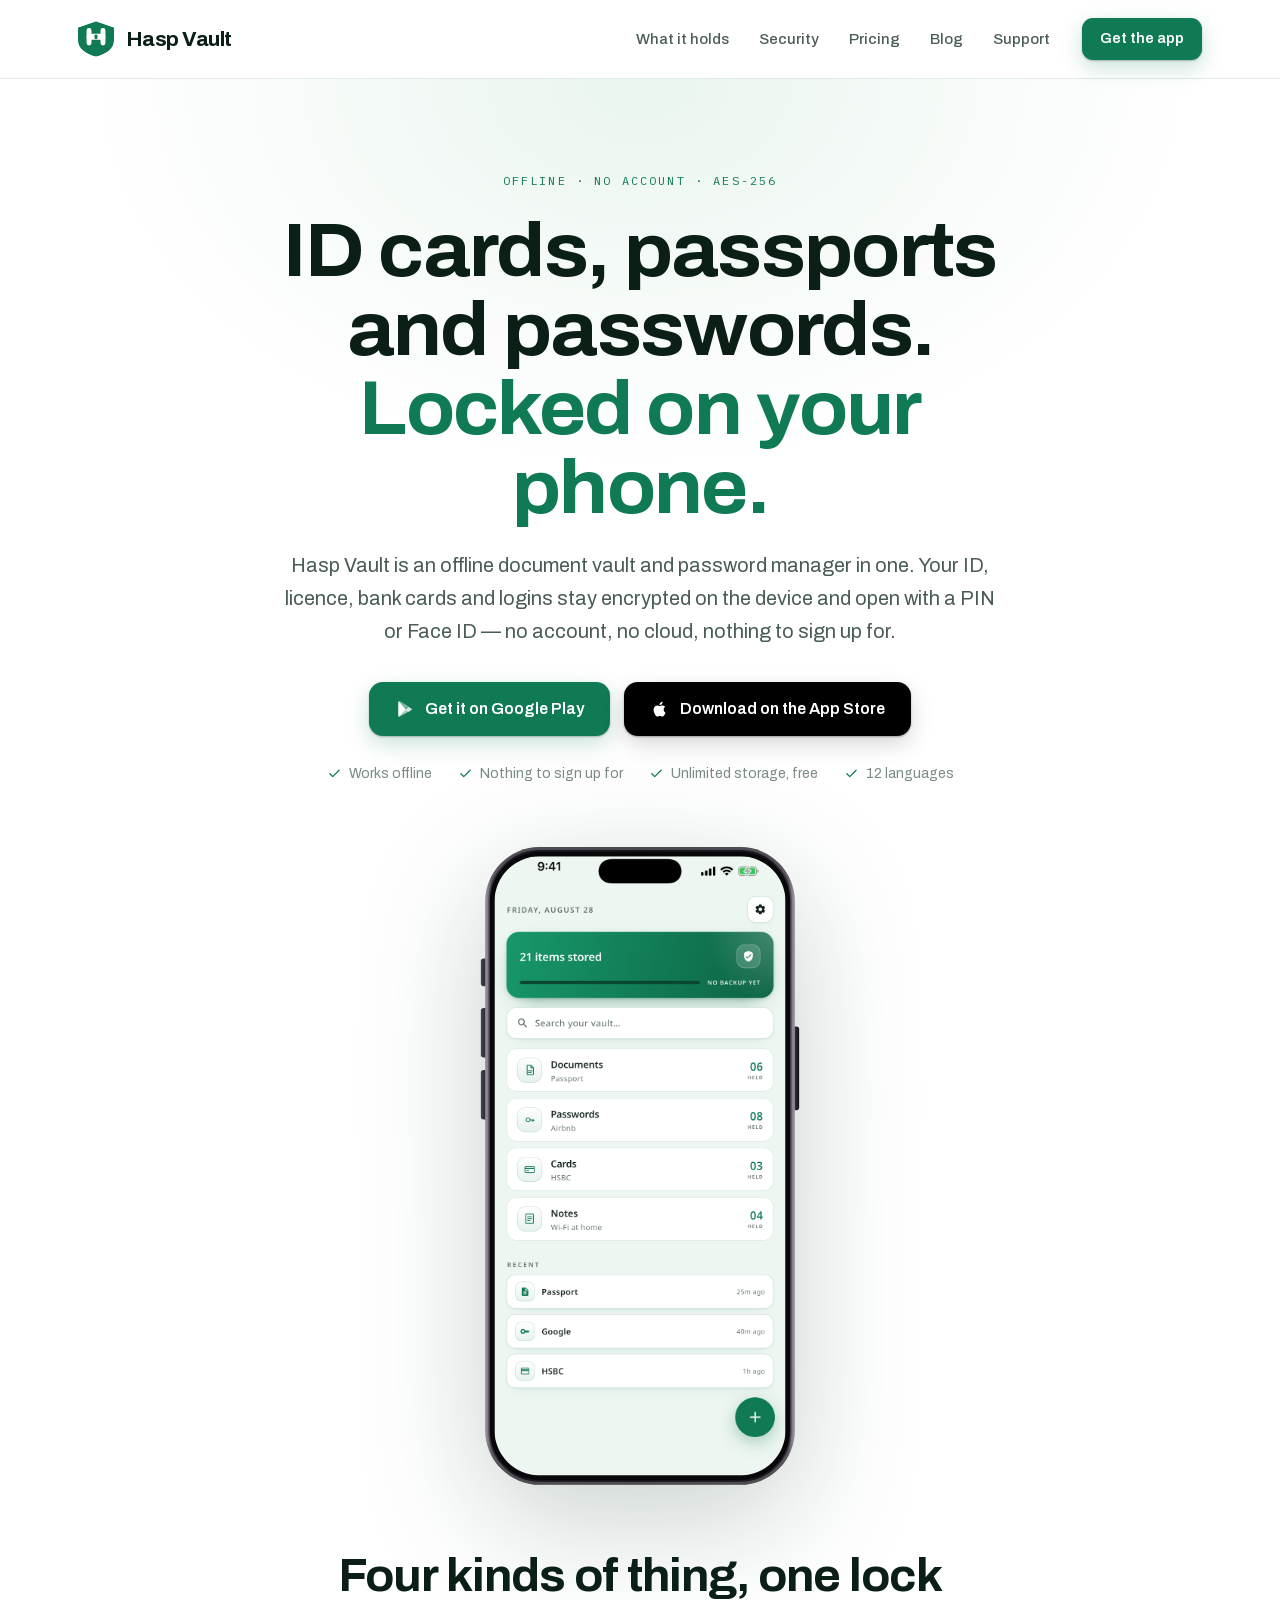
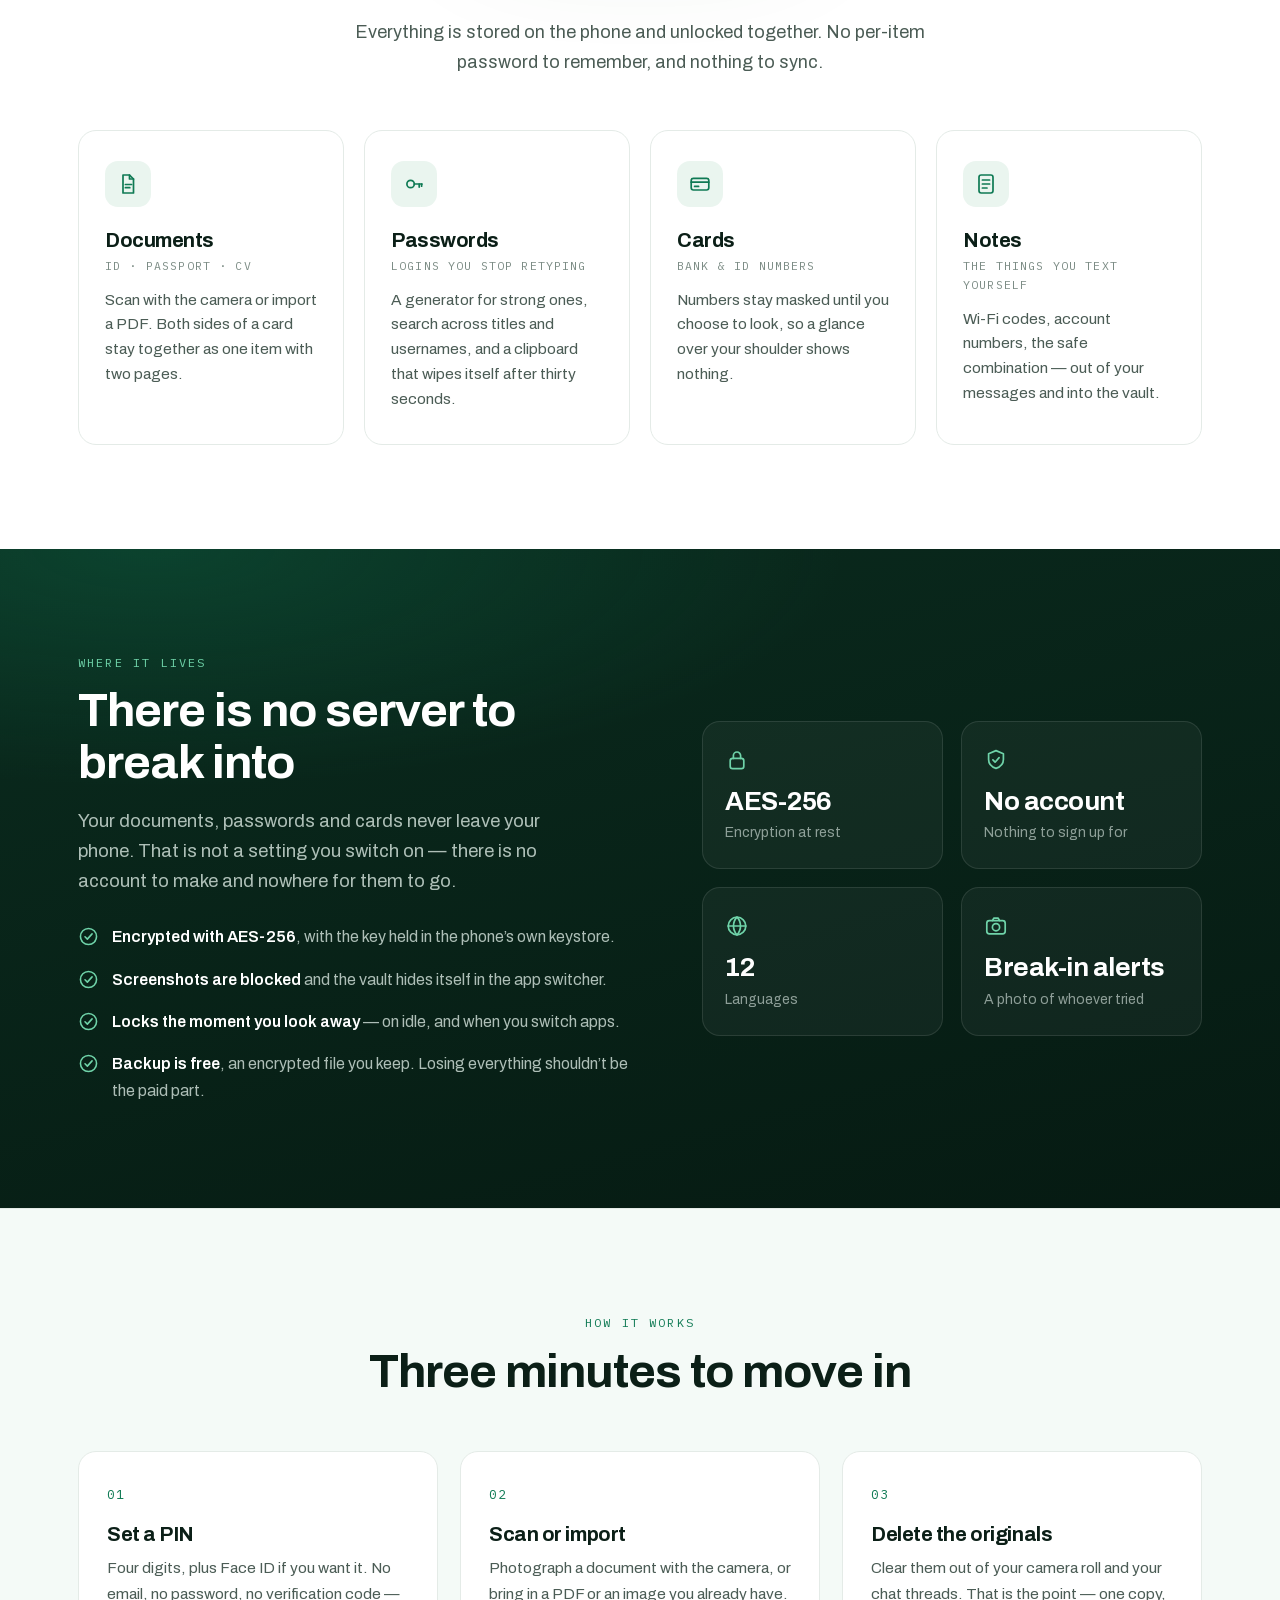
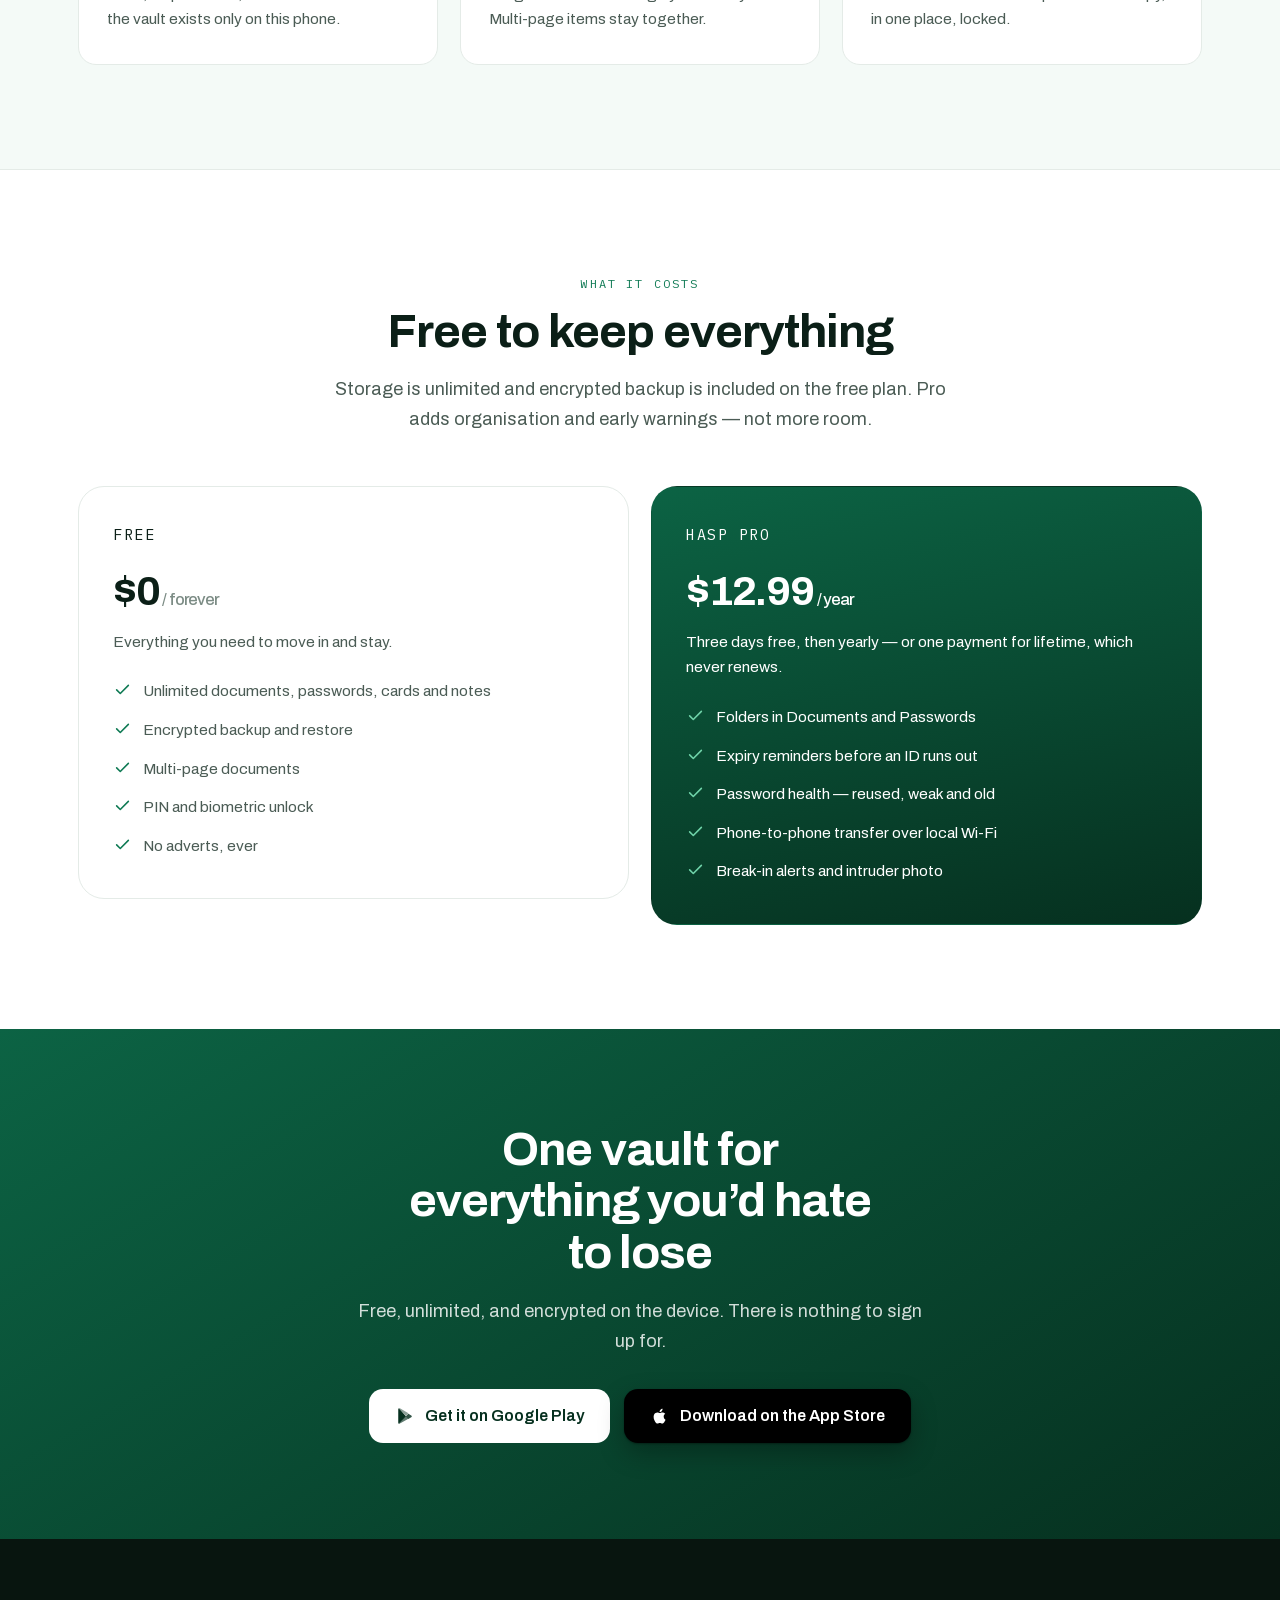
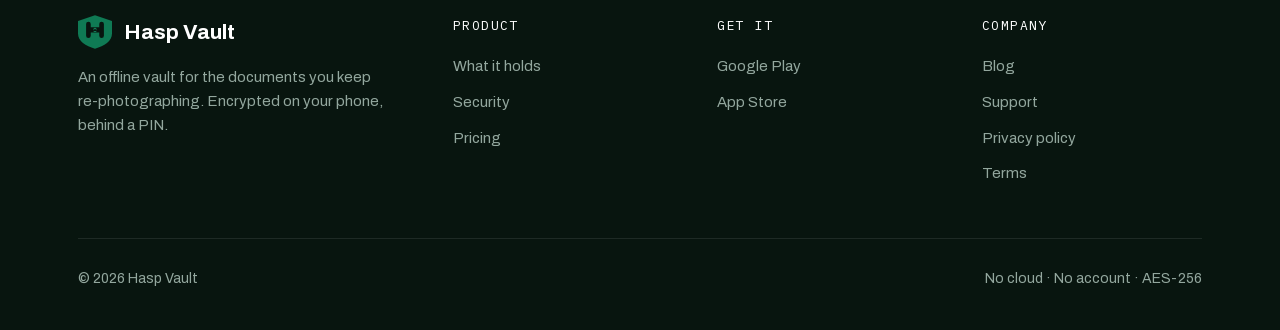
==== commit a2556e4e: "Add files via upload" ====
--- a/index.html
+++ b/index.html
@@ -3,223 +3,370 @@
 <head>
 <meta charset="utf-8">
 <meta name="viewport" content="width=device-width, initial-scale=1">
-<title>Hasp Vault — your documents, locked on your phone</title>
-<meta name="description" content="An offline vault for your CNIC, passport, licence, cards and passwords. Encrypted on the device, behind a PIN or fingerprint. No account, no adverts.">
-<meta name="theme-color" content="#EDF6F1">
+<title>Hasp Vault — Offline Document Vault &amp; Password Manager</title>
+<meta name="description" content="A secure offline vault for your passport, ID card, driver license, bank cards and passwords. AES-256 encrypted on your phone, locked behind a PIN or Face ID. No account, no cloud, no adverts. Free on iPhone and Android.">
+<meta name="theme-color" content="#0F7A54">
 <link rel="stylesheet" href="style.css">
+<link rel="icon" href="shots/favicon.png">
+
+<meta property="og:title" content="Hasp Vault — Offline Document Vault &amp; Password Manager">
+<meta property="og:description" content="ID cards, passports and passwords — locked on your phone. AES-256 encrypted, offline, no account.">
+<meta property="og:url" content="https://haspvault.com">
+<meta property="og:type" content="website">
 </head>
 <body>
 
+<!-- Every glyph on this page is drawn here, on a 24-unit grid at a single
+     stroke weight. Nothing is pulled from an icon font: a reader clocks a
+     stock icon set instantly, and it is the fastest way to make a page look
+     assembled rather than designed. -->
+<svg width="0" height="0" style="position:absolute" aria-hidden="true">
+  <defs>
+    <g id="i-doc" fill="none" stroke="currentColor" stroke-width="1.7" stroke-linecap="round" stroke-linejoin="round">
+      <path d="M7 3h6.5L17.5 7v14H7z"/><path d="M13.5 3v4h4"/>
+      <path d="M9.4 12.5h6.2M9.4 15.7h4.4"/>
+    </g>
+    <g id="i-key" fill="none" stroke="currentColor" stroke-width="1.7" stroke-linecap="round" stroke-linejoin="round">
+      <circle cx="8.6" cy="12" r="3.7"/><path d="M12.3 12H20"/><path d="M17.2 12v3.1M19.6 12v2.2"/>
+    </g>
+    <g id="i-card" fill="none" stroke="currentColor" stroke-width="1.7" stroke-linecap="round" stroke-linejoin="round">
+      <rect x="3.2" y="6.4" width="17.6" height="11.6" rx="2.2"/>
+      <path d="M3.2 10.2h17.6M6.6 14.4h4"/>
+    </g>
+    <g id="i-note" fill="none" stroke="currentColor" stroke-width="1.7" stroke-linecap="round" stroke-linejoin="round">
+      <rect x="5" y="3" width="14" height="18" rx="2.2"/>
+      <path d="M8.4 8h7.2M8.4 12h7.2M8.4 16h4.6"/>
+    </g>
+    <g id="i-shield" fill="none" stroke="currentColor" stroke-width="1.7" stroke-linecap="round" stroke-linejoin="round">
+      <path d="M12 2.6l7.4 3.1v5.9c0 4.6-3.2 7.5-7.4 8.8-4.2-1.3-7.4-4.2-7.4-8.8V5.7z"/>
+      <path d="M8.9 11.9l2.2 2.3 4-4.6"/>
+    </g>
+    <g id="i-lock" fill="none" stroke="currentColor" stroke-width="1.7" stroke-linecap="round" stroke-linejoin="round">
+      <rect x="5.2" y="10.4" width="13.6" height="10.2" rx="2.4"/>
+      <path d="M8.4 10.4V7.6a3.6 3.6 0 0 1 7.2 0v2.8"/>
+    </g>
+    <g id="i-clock" fill="none" stroke="currentColor" stroke-width="1.7" stroke-linecap="round" stroke-linejoin="round">
+      <circle cx="12" cy="12" r="8.6"/><path d="M12 12V7.2M12 12l3.9 2.2"/>
+    </g>
+    <g id="i-swap" fill="none" stroke="currentColor" stroke-width="1.7" stroke-linecap="round" stroke-linejoin="round">
+      <rect x="2.4" y="4.6" width="6.6" height="14.8" rx="1.9"/>
+      <rect x="15" y="4.6" width="6.6" height="14.8" rx="1.9"/>
+      <path d="M10.2 12h3.6M13.8 12l-1.7-1.7M13.8 12l-1.7 1.7"/>
+    </g>
+    <g id="i-eye" fill="none" stroke="currentColor" stroke-width="1.7" stroke-linecap="round" stroke-linejoin="round">
+      <rect x="2.8" y="6.6" width="18.4" height="13.2" rx="2.6"/>
+      <path d="M8.4 6.6l1.4-2.4h4.4l1.4 2.4"/><circle cx="12" cy="13.2" r="3.6"/>
+    </g>
+    <g id="i-globe" fill="none" stroke="currentColor" stroke-width="1.7" stroke-linecap="round" stroke-linejoin="round">
+      <circle cx="12" cy="12" r="8.8"/><path d="M3.2 12h17.6"/>
+      <path d="M12 3.2c2.3 2.4 3.5 5.5 3.5 8.8s-1.2 6.4-3.5 8.8c-2.3-2.4-3.5-5.5-3.5-8.8S9.7 5.6 12 3.2z"/>
+    </g>
+    <g id="i-check" fill="none" stroke="currentColor" stroke-width="2" stroke-linecap="round" stroke-linejoin="round">
+      <path d="M4.6 12.4l4.6 4.6L19.4 6.8"/>
+    </g>
+    <g id="i-tick-c" fill="none" stroke="currentColor" stroke-width="1.8" stroke-linecap="round" stroke-linejoin="round">
+      <circle cx="12" cy="12" r="9.2"/><path d="M8 12.3l2.7 2.7 5.4-6"/>
+    </g>
+    <!-- Store marks, drawn from the real geometry rather than pasted bitmaps. -->
+    <g id="i-apple" fill="currentColor" stroke="none">
+      <path d="M16.4 12.7c0-2.2 1.8-3.3 1.9-3.3-1-1.5-2.6-1.7-3.2-1.7-1.4-.1-2.7.8-3.4.8-.7 0-1.8-.8-2.9-.8-1.5 0-2.9.9-3.7 2.2-1.6 2.7-.4 6.8 1.1 9 .8 1.1 1.7 2.3 2.8 2.2 1.1 0 1.5-.7 2.8-.7 1.3 0 1.7.7 2.9.7 1.2 0 1.9-1.1 2.7-2.2.8-1.2 1.2-2.4 1.2-2.5-.1 0-2.2-.9-2.2-3.7zM14.2 5.9c.6-.7 1-1.7.9-2.7-.9 0-2 .6-2.6 1.3-.6.6-1.1 1.7-.9 2.6 1 .1 2-.5 2.6-1.2z"/>
+    </g>
+    <g id="i-play" fill="none" stroke="none">
+      <path fill="currentColor" d="M4.4 2.9c-.3.3-.5.8-.5 1.4v15.4c0 .6.2 1.1.5 1.4l.1.1 8.6-8.6v-.4L4.5 2.8z"/>
+      <path fill="currentColor" d="M16 15.5l-2.9-2.9v-.4l2.9-2.9.1.1 3.4 1.9c1 .6 1 1.5 0 2.1z" opacity=".82"/>
+      <path fill="currentColor" d="M16.1 15.4L13.1 12.4 4.4 21.1c.3.4.9.4 1.5 0z" opacity=".64"/>
+      <path fill="currentColor" d="M16.1 8.6L5.9 2.8c-.6-.3-1.2-.3-1.5.1l8.7 8.7z" opacity=".46"/>
+    </g>
+    <mask id="markCut">
+      <path d="M256 104 L424 162 V286 C424 364 348 410 256 436 C164 410 88 364 88 286 V162 Z" fill="#fff"/>
+      <rect x="168" y="168" width="46" height="162" rx="23" fill="#000"/>
+      <rect x="298" y="168" width="46" height="162" rx="23" fill="#000"/>
+      <rect x="168" y="222" width="176" height="54" rx="27" fill="#000"/>
+    </mask>
+    <g id="i-mark">
+      <path d="M256 104 L424 162 V286 C424 364 348 410 256 436 C164 410 88 364 88 286 V162 Z"
+            fill="currentColor" mask="url(#markCut)"/>
+      <circle cx="256" cy="243" r="16" fill="currentColor"/>
+      <path d="M247 243 h18 l5 27 h-28 Z" fill="currentColor"/>
+    </g>
+  </defs>
+</svg>
+
 <header class="masthead">
-  <div class="wrap">
+  <div class="shell">
     <a class="brand" href="index.html">
-      <!-- The app's own mark, traced from the shield in the Flutter widget so
-           the site and the launcher icon are the same object. -->
-      <svg viewBox="0 0 512 512" aria-hidden="true">
-        <path fill="var(--emerald)" fill-rule="evenodd" d="
-          M256 104 L424 162 L424 286 C424 364 348 410 256 436
-          C164 410 88 364 88 286 L88 162 Z
-          M191 168 A23 23 0 0 1 214 191 L214 307 A23 23 0 0 1 191 330
-          A23 23 0 0 1 168 307 L168 191 A23 23 0 0 1 191 168 Z
-          M321 168 A23 23 0 0 1 344 191 L344 307 A23 23 0 0 1 321 330
-          A23 23 0 0 1 298 307 L298 191 A23 23 0 0 1 321 168 Z
-          M214 222 L298 222 L298 276 L214 276 Z
-          M256 227 A16 16 0 1 1 256 259 A16 16 0 1 1 256 227 Z
-          M247 243 L265 243 L270 270 L242 270 Z"/>
-      </svg>
-      <b>Hasp Vault</b>
+      <svg viewBox="88 104 336 332" style="color:#0F7A54"><use href="#i-mark"/></svg>
+      Hasp Vault
     </a>
     <nav class="nav">
-      <a href="index.html" aria-current="page">Home</a>
-      <a href="privacy.html">Privacy</a>
-      <a href="terms.html">Terms</a>
+      <a href="#holds">What it holds</a>
+      <a href="#security">Security</a>
+      <a href="#pricing">Pricing</a>
+      <a href="blog/index.html">Blog</a>
       <a href="support.html">Support</a>
     </nav>
+    <a class="btn btn-primary btn-sm" href="https://play.google.com/store/apps/details?id=com.hifazat.vault">Get the app</a>
   </div>
 </header>
 
-<main>
-
-  <section class="hero">
-    <div class="wrap">
-      <div>
-        <p class="field">Offline document vault</p>
-        <h1>Your CNIC is in your camera roll.<em>Move it somewhere locked.</em></h1>
-        <p class="lede">
-          So is your passport, your licence, and a note called “passwords”.
-          Hasp Vault keeps them in one place on your phone — encrypted, behind
-          a PIN or your fingerprint.
+<section class="hero">
+  <div class="shell">
+    <span class="kicker">Offline · No account · AES-256</span>
+    <h1>ID cards, passports and passwords. <em>Locked on your phone.</em></h1>
+    <p class="lede">
+      Hasp Vault is an offline document vault and password manager in one. Your
+      ID, licence, bank cards and logins stay encrypted on the device and open
+      with a PIN or Face ID — no account, no cloud, nothing to sign up for.
+    </p>
+
+    <div class="cta-row">
+      <a class="btn btn-primary" href="https://play.google.com/store/apps/details?id=com.hifazat.vault">
+        <svg viewBox="0 0 24 24"><use href="#i-play"/></svg> Get it on Google Play
+      </a>
+      <a class="btn btn-apple" href="https://apps.apple.com/app/id6804965635">
+        <svg viewBox="0 0 24 24"><use href="#i-apple"/></svg> Download on the App Store
+      </a>
+    </div>
+
+    <div class="trust">
+      <span><svg viewBox="0 0 24 24"><use href="#i-check"/></svg> Works offline</span>
+      <span><svg viewBox="0 0 24 24"><use href="#i-check"/></svg> Nothing to sign up for</span>
+      <span><svg viewBox="0 0 24 24"><use href="#i-check"/></svg> Unlimited storage, free</span>
+      <span><svg viewBox="0 0 24 24"><use href="#i-check"/></svg> 12 languages</span>
+    </div>
+
+    <div class="hero-stage">
+      <div class="device">
+        <!-- A real iPhone is concentric rounded rectangles with a specular band
+             down each long edge. Drawn here rather than approximated with
+             nested divs, which is what made the previous frame read as a
+             mockup: 14.6 screen, +1.5 bezel, +1.5 rail, all sharing a centre. -->
+        <svg viewBox="-2 0 104 206" role="img" aria-label="Hasp Vault running on an iPhone">
+          <defs>
+            <linearGradient id="rail" x1="0" y1="0" x2="1" y2="0">
+              <stop offset="0"    stop-color="#7C7684"/>
+              <stop offset=".022" stop-color="#2E2934"/>
+              <stop offset=".08"  stop-color="#1E1A24"/>
+              <stop offset=".5"   stop-color="#17141C"/>
+              <stop offset=".92"  stop-color="#1E1A24"/>
+              <stop offset=".978" stop-color="#2E2934"/>
+              <stop offset="1"    stop-color="#7C7684"/>
+            </linearGradient>
+            <linearGradient id="btn" x1="0" y1="0" x2="1" y2="0">
+              <stop offset="0" stop-color="#4A4350"/><stop offset="1" stop-color="#15121A"/>
+            </linearGradient>
+            <clipPath id="glass"><rect x="3" y="3" width="94" height="200" rx="14.6"/></clipPath>
+          </defs>
+
+          <!-- side buttons, behind the body so only the nub shows -->
+          <rect x="-1.4" y="36"  width="2.6" height="9"  rx=".9" fill="url(#btn)"/>
+          <rect x="-1.4" y="52"  width="2.6" height="16" rx=".9" fill="url(#btn)"/>
+          <rect x="-1.4" y="72"  width="2.6" height="16" rx=".9" fill="url(#btn)"/>
+          <rect x="98.8" y="58"  width="2.6" height="27" rx=".9" fill="url(#btn)"/>
+
+          <rect x="0" y="0" width="100" height="206" rx="17.6" fill="url(#rail)"/>
+          <rect x="1.5" y="1.5" width="97" height="203" rx="16.1" fill="#08080A"/>
+          <image href="shots/home.png" x="3" y="3" width="94" height="200"
+                 preserveAspectRatio="xMidYMid slice" clip-path="url(#glass)"/>
+          <!-- the highlight that runs along the top edge of a milled band -->
+          <rect x=".5" y=".5" width="99" height="205" rx="17.1"
+                fill="none" stroke="rgba(255,255,255,.22)" stroke-width="1"/>
+        </svg>
+      </div>
+    </div>
+  </div>
+</section>
+
+<section class="section" id="holds">
+  <div class="shell">
+    <div class="section-head centre">
+      <h2>Four kinds of thing, one lock</h2>
+      <p>Everything is stored on the phone and unlocked together. No per-item password to remember, and nothing to sync.</p>
+    </div>
+
+    <div class="cards">
+      <article class="card">
+        <div class="card-mark"><svg viewBox="0 0 24 24"><use href="#i-doc"/></svg></div>
+        <h3>Documents</h3>
+        <span class="role">ID · Passport · CV</span>
+        <p>Scan with the camera or import a PDF. Both sides of a card stay together as one item with two pages.</p>
+      </article>
+      <article class="card">
+        <div class="card-mark"><svg viewBox="0 0 24 24"><use href="#i-key"/></svg></div>
+        <h3>Passwords</h3>
+        <span class="role">Logins you stop retyping</span>
+        <p>A generator for strong ones, search across titles and usernames, and a clipboard that wipes itself after thirty seconds.</p>
+      </article>
+      <article class="card">
+        <div class="card-mark"><svg viewBox="0 0 24 24"><use href="#i-card"/></svg></div>
+        <h3>Cards</h3>
+        <span class="role">Bank &amp; ID numbers</span>
+        <p>Numbers stay masked until you choose to look, so a glance over your shoulder shows nothing.</p>
+      </article>
+      <article class="card">
+        <div class="card-mark"><svg viewBox="0 0 24 24"><use href="#i-note"/></svg></div>
+        <h3>Notes</h3>
+        <span class="role">The things you text yourself</span>
+        <p>Wi-Fi codes, account numbers, the safe combination — out of your messages and into the vault.</p>
+      </article>
+    </div>
+  </div>
+</section>
+
+<section class="section dark" id="security">
+  <div class="shell">
+    <div class="split">
+      <div>
+        <span class="kicker">Where it lives</span>
+        <h2>There is no server to break into</h2>
+        <p class="lede-dark">
+          Your documents, passwords and cards never leave your phone. That is not
+          a setting you switch on — there is no account to make and nowhere for
+          them to go.
         </p>
-        <ul class="facts">
-          <li><svg viewBox="0 0 24 24" fill="none" stroke="currentColor" stroke-width="2.4" stroke-linecap="round" stroke-linejoin="round"><path d="M20 6 9 17l-5-5"/></svg>Works offline</li>
-          <li><svg viewBox="0 0 24 24" fill="none" stroke="currentColor" stroke-width="2.4" stroke-linecap="round" stroke-linejoin="round"><path d="M20 6 9 17l-5-5"/></svg>No account</li>
-          <li><svg viewBox="0 0 24 24" fill="none" stroke="currentColor" stroke-width="2.4" stroke-linecap="round" stroke-linejoin="round"><path d="M20 6 9 17l-5-5"/></svg>AES-256</li>
-          <li><svg viewBox="0 0 24 24" fill="none" stroke="currentColor" stroke-width="2.4" stroke-linecap="round" stroke-linejoin="round"><path d="M20 6 9 17l-5-5"/></svg>12 languages</li>
-        </ul>
-        <div class="cta-row">
-          <a class="cta" href="https://play.google.com/store/apps/details?id=com.hifazat.vault">
-            <svg viewBox="0 0 24 24" fill="currentColor" aria-hidden="true"><path d="M3.6 2.3 13.4 12 3.6 21.7a1.6 1.6 0 0 1-.6-1.3V3.6c0-.5.2-1 .6-1.3zm11.1 10.8 2.6 2.6-9.6 5.5zm0-2.2L7.7 3.4l9.6 5.5zm4.2-1.1 2.5 1.4c.8.5.8 1.7 0 2.2l-2.5 1.4-2.5-2.5z"/></svg>
-            Google Play
-          </a>
-          <a class="cta" href="https://apps.apple.com/app/id6804965635">
-            <svg viewBox="0 0 24 24" fill="currentColor" aria-hidden="true"><path d="M16.7 12.9c0-2.4 2-3.6 2.1-3.7-1.1-1.7-2.9-1.9-3.5-1.9-1.5-.2-2.9.9-3.7.9-.8 0-1.9-.9-3.2-.9-1.6 0-3.1 1-4 2.5-1.7 3-0.4 7.3 1.2 9.7.8 1.2 1.8 2.5 3.1 2.4 1.2-.1 1.7-.8 3.2-.8s1.9.8 3.2.8c1.3 0 2.2-1.2 3-2.4.9-1.4 1.3-2.7 1.3-2.8-.1 0-2.6-1-2.7-3.8zM14.4 5.6c.7-.8 1.1-1.9 1-3.1-1 .1-2.2.7-2.9 1.5-.6.7-1.2 1.9-1 3 1.1.1 2.2-.6 2.9-1.4z"/></svg>
-            App Store
-          </a>
+        <ul class="checks">
+          <li><svg viewBox="0 0 24 24"><use href="#i-tick-c"/></svg><span><b>Encrypted with AES-256</b>, with the key held in the phone’s own keystore.</span></li>
+          <li><svg viewBox="0 0 24 24"><use href="#i-tick-c"/></svg><span><b>Screenshots are blocked</b> and the vault hides itself in the app switcher.</span></li>
+          <li><svg viewBox="0 0 24 24"><use href="#i-tick-c"/></svg><span><b>Locks the moment you look away</b> — on idle, and when you switch apps.</span></li>
+          <li><svg viewBox="0 0 24 24"><use href="#i-tick-c"/></svg><span><b>Backup is free</b>, an encrypted file you keep. Losing everything shouldn’t be the paid part.</span></li>
+        </ul>
+      </div>
+      <div class="stat-grid">
+        <div class="stat"><svg viewBox="0 0 24 24"><use href="#i-lock"/></svg><b>AES-256</b><span>Encryption at rest</span></div>
+        <div class="stat"><svg viewBox="0 0 24 24"><use href="#i-shield"/></svg><b>No account</b><span>Nothing to sign up for</span></div>
+        <div class="stat"><svg viewBox="0 0 24 24"><use href="#i-globe"/></svg><b>12</b><span>Languages</span></div>
+        <div class="stat"><svg viewBox="0 0 24 24"><use href="#i-eye"/></svg><b>Break-in alerts</b><span>A photo of whoever tried</span></div>
+      </div>
+    </div>
+  </div>
+</section>
+
+<section class="section section-tint">
+  <div class="shell">
+    <div class="section-head centre">
+      <span class="kicker">How it works</span>
+      <h2>Three minutes to move in</h2>
+    </div>
+    <div class="steps">
+      <article class="step">
+        <h3>Set a PIN</h3>
+        <p>Four digits, plus Face ID if you want it. No email, no password, no verification code — the vault exists only on this phone.</p>
+      </article>
+      <article class="step">
+        <h3>Scan or import</h3>
+        <p>Photograph a document with the camera, or bring in a PDF or an image you already have. Multi-page items stay together.</p>
+      </article>
+      <article class="step">
+        <h3>Delete the originals</h3>
+        <p>Clear them out of your camera roll and your chat threads. That is the point — one copy, in one place, locked.</p>
+      </article>
+    </div>
+  </div>
+</section>
+
+<section class="section" id="pricing">
+  <div class="shell">
+    <div class="section-head centre">
+      <span class="kicker">What it costs</span>
+      <h2>Free to keep everything</h2>
+      <p>Storage is unlimited and encrypted backup is included on the free plan. Pro adds organisation and early warnings — not more room.</p>
+    </div>
+
+    <div class="plans">
+      <div class="plan">
+        <h3>Free</h3>
+        <div class="price">$0<small> / forever</small></div>
+        <p>Everything you need to move in and stay.</p>
+        <ul>
+          <li><svg viewBox="0 0 24 24"><use href="#i-check"/></svg>Unlimited documents, passwords, cards and notes</li>
+          <li><svg viewBox="0 0 24 24"><use href="#i-check"/></svg>Encrypted backup and restore</li>
+          <li><svg viewBox="0 0 24 24"><use href="#i-check"/></svg>Multi-page documents</li>
+          <li><svg viewBox="0 0 24 24"><use href="#i-check"/></svg>PIN and biometric unlock</li>
+          <li><svg viewBox="0 0 24 24"><use href="#i-check"/></svg>No adverts, ever</li>
+        </ul>
+      </div>
+
+      <div class="plan plan-pro">
+        <h3>Hasp Pro</h3>
+        <div class="price">$12.99<small> / year</small></div>
+        <p>Three days free, then yearly — or one payment for lifetime, which never renews.</p>
+        <ul>
+          <li><svg viewBox="0 0 24 24"><use href="#i-check"/></svg>Folders in Documents and Passwords</li>
+          <li><svg viewBox="0 0 24 24"><use href="#i-check"/></svg>Expiry reminders before an ID runs out</li>
+          <li><svg viewBox="0 0 24 24"><use href="#i-check"/></svg>Password health — reused, weak and old</li>
+          <li><svg viewBox="0 0 24 24"><use href="#i-check"/></svg>Phone-to-phone transfer over local Wi-Fi</li>
+          <li><svg viewBox="0 0 24 24"><use href="#i-check"/></svg>Break-in alerts and intruder photo</li>
+        </ul>
+      </div>
+    </div>
+  </div>
+</section>
+
+<section class="band">
+  <div class="shell">
+    <h2>One vault for everything you’d hate to lose</h2>
+    <p>Free, unlimited, and encrypted on the device. There is nothing to sign up for.</p>
+    <div class="cta-row">
+      <a class="btn btn-light" href="https://play.google.com/store/apps/details?id=com.hifazat.vault">
+        <svg viewBox="0 0 24 24"><use href="#i-play"/></svg> Get it on Google Play
+      </a>
+      <a class="btn btn-apple" href="https://apps.apple.com/app/id6804965635">
+        <svg viewBox="0 0 24 24"><use href="#i-apple"/></svg> Download on the App Store
+      </a>
+    </div>
+  </div>
+</section>
+
+<footer class="foot">
+  <div class="shell">
+    <div class="foot-top">
+      <div>
+        <div class="foot-brand">
+          <svg viewBox="88 104 336 332" aria-hidden="true">
+            <path fill="#0F7A54" fill-rule="evenodd" d="
+              M256 104 L424 162 L424 286 C424 364 348 410 256 436
+              C164 410 88 364 88 286 L88 162 Z
+              M191 168 A23 23 0 0 1 214 191 L214 307 A23 23 0 0 1 191 330
+              A23 23 0 0 1 168 307 L168 191 A23 23 0 0 1 191 168 Z
+              M321 168 A23 23 0 0 1 344 191 L344 307 A23 23 0 0 1 321 330
+              A23 23 0 0 1 298 307 L298 191 A23 23 0 0 1 321 168 Z
+              M214 222 L298 222 L298 276 L214 276 Z
+              M256 227 A16 16 0 1 1 256 259 A16 16 0 1 1 256 227 Z
+              M247 243 L265 243 L270 270 L242 270 Z"/>
+          </svg>
+          Hasp Vault
         </div>
-        <p class="cta-note">Free · unlimited storage · encrypted backup included</p>
-      </div>
-
-      <figure class="device">
-        <div class="device-frame">
-          <img class="device-screen" src="shots/home.png" width="770" height="1673"
-               alt="The Hasp Vault home screen on an iPhone: items stored, a backup meter, and the Documents, Passwords, Cards and Notes sections.">
-        </div>
-        <figcaption>Actual screen, not a mock-up</figcaption>
-      </figure>
-    </div>
-  </section>
-
-  <!-- The machine-readable zone of a passport data page: two lines, 44
-       characters each, exactly as printed. Here it carries the four claims the
-       rest of the page has to earn. -->
-  <div class="mrz" aria-hidden="true">
-    <div class="wrap"><pre>P&lt;PAKHASP&lt;VAULT&lt;&lt;<span class="lit">NO&lt;CLOUD</span>&lt;&lt;<span class="lit">NO&lt;ACCOUNT</span>&lt;&lt;&lt;&lt;&lt;&lt;&lt;
-<span class="lit">AES256</span>&lt;ENCRYPTED&lt;ON&lt;DEVICE&lt;<span class="lit">12&lt;LANGUAGES</span>&lt;&lt;&lt;&lt;&lt;</pre></div>
-  </div>
-  <p class="wrap field mrz-key">
-    Machine-readable zone · no cloud · no account · AES-256 encrypted · 12 languages
-  </p>
-
-  <section class="section">
-    <div class="wrap">
-      <p class="field">What it holds</p>
-      <h2>Four sections, one lock</h2>
-      <p>
-        Everything is stored on the phone and unlocked together. There is no
-        per-item password to remember and nothing to sync.
-      </p>
-
-      <div class="grid">
-        <div class="cell">
-          <svg viewBox="0 0 24 24" fill="none" stroke="currentColor" stroke-width="1.9" stroke-linecap="round" stroke-linejoin="round"><path d="M14 3H7a2 2 0 0 0-2 2v14a2 2 0 0 0 2 2h10a2 2 0 0 0 2-2V8z"/><path d="M14 3v5h5"/></svg>
-          <p class="field">Documents</p>
-          <h3>CV, ID, passport</h3>
-          <p>Scan with the camera or import a PDF. Both sides of a CNIC stay together as one item with two pages.</p>
-        </div>
-        <div class="cell">
-          <svg viewBox="0 0 24 24" fill="none" stroke="currentColor" stroke-width="1.9" stroke-linecap="round" stroke-linejoin="round"><circle cx="8" cy="12" r="4"/><path d="M12 12h9M18 12v4M15.5 12v3"/></svg>
-          <p class="field">Passwords</p>
-          <h3>Logins you stop retyping</h3>
-          <p>A generator for strong ones, search across titles and usernames, and a clipboard that wipes itself after thirty seconds.</p>
-        </div>
-        <div class="cell">
-          <svg viewBox="0 0 24 24" fill="none" stroke="currentColor" stroke-width="1.9" stroke-linecap="round" stroke-linejoin="round"><rect x="2" y="5" width="20" height="14" rx="2.5"/><path d="M2 10h20"/></svg>
-          <p class="field">Cards</p>
-          <h3>Bank &amp; ID numbers</h3>
-          <p>Card numbers stay masked until you choose to look, so a glance over your shoulder shows nothing.</p>
-        </div>
-        <div class="cell">
-          <svg viewBox="0 0 24 24" fill="none" stroke="currentColor" stroke-width="1.9" stroke-linecap="round" stroke-linejoin="round"><path d="M5 3h9l5 5v13a1 1 0 0 1-1 1H5a1 1 0 0 1-1-1V4a1 1 0 0 1 1-1z"/><path d="M8 12h8M8 16h5"/></svg>
-          <p class="field">Notes</p>
-          <h3>The things you text yourself</h3>
-          <p>Wi-Fi codes, account numbers, the safe combination — out of your messages and into the vault.</p>
-        </div>
-      </div>
-    </div>
-  </section>
-
-  <section class="section">
-    <div class="wrap split">
-      <div>
-        <p class="field">Where it lives</p>
-        <h2>There is no server to break into</h2>
-        <p>
-          Your documents, passwords and cards never leave your phone. That is
-          not a setting — there is no account to make and nowhere for them
-          to go.
-        </p>
-        <ul class="claims">
-          <li>
-            <svg viewBox="0 0 24 24" fill="none" stroke="currentColor" stroke-width="2" stroke-linecap="round" stroke-linejoin="round"><rect x="4" y="10" width="16" height="10" rx="2"/><path d="M8 10V7a4 4 0 0 1 8 0v3"/></svg>
-            <span><b>Encrypted with AES-256</b>, with the key held in the phone’s own keystore.</span>
-          </li>
-          <li>
-            <svg viewBox="0 0 24 24" fill="none" stroke="currentColor" stroke-width="2" stroke-linecap="round" stroke-linejoin="round"><path d="M2 12h20M12 2a15 15 0 0 1 0 20 15 15 0 0 1 0-20z"/><circle cx="12" cy="12" r="10"/></svg>
-            <span><b>Your documents stay on the phone.</b> No adverts, and nothing to sign up for.</span>
-          </li>
-          <li>
-            <svg viewBox="0 0 24 24" fill="none" stroke="currentColor" stroke-width="2" stroke-linecap="round" stroke-linejoin="round"><path d="M12 3 4 6v6c0 5 3.4 8.6 8 10 4.6-1.4 8-5 8-10V6z"/></svg>
-            <span><b>Screenshots are blocked</b> and the vault hides itself in the app switcher.</span>
-          </li>
-          <li>
-            <svg viewBox="0 0 24 24" fill="none" stroke="currentColor" stroke-width="2" stroke-linecap="round" stroke-linejoin="round"><path d="M21 12a9 9 0 1 1-3-6.7"/><path d="M21 4v5h-5"/></svg>
-            <span><b>Backup is free</b> — an encrypted file you keep, because losing everything shouldn’t be the paid part.</span>
-          </li>
-        </ul>
-      </div>
-
-      <figure class="device">
-        <div class="device-frame">
-          <img class="device-screen" src="shots/documents.png" width="770" height="1673"
-               alt="The Documents screen showing a passport, driving licence, degree certificate and a tenancy agreement.">
-        </div>
-        <figcaption>Documents, on the device</figcaption>
-      </figure>
-    </div>
-  </section>
-
-  <section class="section">
-    <div class="wrap">
-      <p class="field">What it costs</p>
-      <h2>Free to keep everything</h2>
-      <p>
-        Storage is unlimited and encrypted backup is included, on the free
-        plan. Pro adds organisation and early warnings, not more room.
-      </p>
-
-      <div class="plans">
-        <div class="plan">
-          <h3>Free</h3>
-          <p>Everything you need to move in and stay.</p>
-          <ul>
-            <li>Unlimited documents, passwords, cards and notes</li>
-            <li>Encrypted backup and restore</li>
-            <li>Multi-page documents</li>
-            <li>PIN and fingerprint unlock</li>
-            <li>No adverts, ever</li>
-          </ul>
-        </div>
-
-        <div class="plan is-pro">
-          <h3>Pro</h3>
-          <p>Yearly with a three-day free trial, or pay once for lifetime.</p>
-          <ul>
-            <li>Folders in Documents and Passwords</li>
-            <li>Expiry reminders before an ID runs out</li>
-            <li>Password health — reused, weak and old</li>
-            <li>Phone-to-phone transfer over local Wi-Fi</li>
-            <li>Break-in alerts and intruder photo</li>
-          </ul>
-          <div class="themes" role="img" aria-label="Four colour themes: emerald, amber, sapphire and amethyst.">
-            <i></i><i></i><i></i><i></i>
-          </div>
-        </div>
-      </div>
-    </div>
-  </section>
-
-</main>
-
-<footer class="foot">
-  <div class="wrap">
-    <span>Hasp Vault · No cloud, no account</span>
-    <nav>
-      <a href="privacy.html">Privacy</a>
-      <a href="terms.html">Terms</a>
-      <a href="support.html">Support</a>
-      <a href="https://play.google.com/store/apps/details?id=com.hifazat.vault">Google Play</a>
-      <a href="https://apps.apple.com/app/id6804965635">App Store</a>
-    </nav>
+        <p>An offline vault for the documents you keep re-photographing. Encrypted on your phone, behind a PIN.</p>
+      </div>
+      <div>
+        <h4>Product</h4>
+        <ul>
+          <li><a href="index.html#holds">What it holds</a></li>
+          <li><a href="index.html#security">Security</a></li>
+          <li><a href="index.html#pricing">Pricing</a></li>
+        </ul>
+      </div>
+      <div>
+        <h4>Get it</h4>
+        <ul>
+          <li><a href="https://play.google.com/store/apps/details?id=com.hifazat.vault">Google Play</a></li>
+          <li><a href="https://apps.apple.com/app/id6804965635">App Store</a></li>
+        </ul>
+      </div>
+      <div>
+        <h4>Company</h4>
+        <ul>
+          <li><a href="blog/index.html">Blog</a></li>
+          <li><a href="support.html">Support</a></li>
+          <li><a href="privacy.html">Privacy policy</a></li>
+          <li><a href="terms.html">Terms</a></li>
+        </ul>
+      </div>
+    </div>
+    <div class="foot-base">
+      <span>© 2026 Hasp Vault</span>
+      <span>No cloud · No account · AES-256</span>
+    </div>
   </div>
 </footer>
 
--- a/style.css
+++ b/style.css
@@ -1,18 +1,28 @@
-/* Hasp Vault — website
- *
- * "Document-grade": the visual language of the things the app actually holds.
- * Identity documents have a typographic system of their own — machine-readable
- * zones, tracked field labels, hairline rules, exact alignment — and borrowing
- * that is both distinctive and honest to the product. No passport textures, no
- * padlock clip art.
- *
- * Every colour here is lifted verbatim from lib/theme/app_theme.dart, so the
- * site and the app read as one product rather than two. The site used to be
- * near-black while the app is pale mint; that mismatch is what this fixes.
- *
- * Fonts are self-hosted. A privacy policy that calls out third parties, served
- * from a page that phones a font CDN, argues against itself.
- */
+/* ===========================================================================
+   haspvault.com
+
+   Rebuilt on a conventional marketing structure — hero, feature cards,
+   sectioned content, a colour call-to-action band, a dark footer — because
+   that structure is what readers already know how to scan. The previous
+   version was an editorial layout with a machine-readable-zone motif; it was
+   distinctive but it made people work, and a store listing page is not the
+   place to make people work.
+
+   What keeps it from looking like every other template is craft, not novelty:
+
+     - ONE typeface, Archivo, a real variable face with a width axis. Not the
+       system stack, not Inter. Headlines widen slightly; small caps labels
+       narrow. That axis is doing work no static font can.
+     - Icons DRAWN as monoline SVG on a 24-unit grid, matching the marks
+       inside the app itself. Not an icon font, not stock glyphs — those are
+       recognisable at a glance and they are the thing that makes a page look
+       assembled rather than designed.
+     - A single accent. Emerald, used for exactly three jobs: the primary
+       button, the numerals, and the call-to-action band. Everything else is
+       ink on white.
+     - Spacing on a 4px rhythm with generous section padding, because the most
+       common failure of a page like this is cramming.
+   ========================================================================= */
 
 @font-face {
   font-family: "Archivo";
@@ -21,7 +31,6 @@
   font-stretch: 62% 125%;
   font-display: swap;
 }
-
 @font-face {
   font-family: "PlexMono";
   src: url("fonts/plexmono.woff2") format("woff2");
@@ -30,588 +39,606 @@
 }
 
 :root {
-  /* Emerald — the app's default theme. */
-  --ground: #edf6f1;
-  --surface: #ffffff;
-  --line: #d3e4da;
-  --emerald: #0f7a54;
-  --deep: #0c6344;
-  --ink: #12201b;
-  --slate: #4a5d55;
-  --muted: #5e6f67;
-
-  /* The other three Pro themes. Used ONLY where the page talks about themes,
-   * so the colour set encodes something true instead of decorating. */
-  --amber: #8a6112;
-  --sapphire: #11627f;
-  --amethyst: #54409e;
-
-  --measure: 1180px;
-  --gutter: clamp(20px, 5vw, 56px);
-}
-
-* { box-sizing: border-box; }
-
-html { -webkit-text-size-adjust: 100%; }
+  --ink: #0B1F17;
+  --body: #4B5C55;
+  --muted: #7C8C85;
+
+  --emerald: #0F7A54;
+  --emerald-dark: #0A5C3F;
+  --emerald-deep: #06301F;
+
+  --tint: #EAF5EF;
+  --tint-2: #F4FAF7;
+  --line: #E4EBE7;
+  --white: #FFFFFF;
+
+  --radius: 18px;
+  --radius-lg: 26px;
+  --shell: 1180px;
+}
+
+* { box-sizing: border-box; margin: 0; padding: 0 }
+
+html { scroll-behavior: smooth; -webkit-text-size-adjust: 100% }
 
 body {
-  margin: 0;
-  background: var(--ground);
-  color: var(--ink);
-  font-family: "Archivo", system-ui, -apple-system, "Segoe UI", Roboto, sans-serif;
+  font-family: "Archivo", system-ui, -apple-system, sans-serif;
   font-size: 17px;
-  line-height: 1.6;
-  font-variation-settings: "wdth" 100;
+  line-height: 1.65;
+  color: var(--body);
+  background: var(--white);
   -webkit-font-smoothing: antialiased;
 }
 
-a { color: var(--emerald); text-underline-offset: 3px; }
-
-img { max-width: 100%; height: auto; display: block; }
-
-:focus-visible {
-  outline: 2px solid var(--emerald);
-  outline-offset: 3px;
-  border-radius: 4px;
-}
-
-.wrap {
-  max-width: var(--measure);
-  margin: 0 auto;
-  padding-inline: var(--gutter);
-}
-
-/* ---------- document vernacular ---------- */
-
-/* Field label, as printed above a value on an ID card. */
-.field {
+.shell { max-width: var(--shell); margin-inline: auto; padding-inline: 28px }
+
+h1, h2, h3 { color: var(--ink); font-weight: 700; letter-spacing: -.022em }
+
+/* The width axis. Large sizes get wider letterforms so the headline reads as
+   set rather than as body copy blown up; that is the whole reason to pay for
+   a variable face. */
+h1 { font-size: clamp(40px, 6.4vw, 76px); line-height: 1.04; font-variation-settings: "wdth" 106 }
+h2 { font-size: clamp(30px, 3.8vw, 46px); line-height: 1.12; font-variation-settings: "wdth" 103 }
+h3 { font-size: 20px; line-height: 1.3 }
+
+a { color: inherit }
+
+/* Small caps labels, the one place the mono face appears. */
+.kicker {
   font-family: "PlexMono", ui-monospace, monospace;
-  font-size: 11px;
+  font-size: 12px;
   font-weight: 600;
   letter-spacing: .18em;
   text-transform: uppercase;
-  color: var(--muted);
-  margin: 0 0 14px;
-}
-
-.rule {
-  border: 0;
-  border-top: 1px solid var(--line);
-  margin: 0;
+  color: var(--emerald);
 }
 
 /* ---------- masthead ---------- */
 
 .masthead {
-  border-bottom: 1px solid var(--line);
-  background: color-mix(in srgb, var(--ground) 88%, white);
   position: sticky;
   top: 0;
-  z-index: 20;
-  backdrop-filter: saturate(140%) blur(8px);
-}
-
-.masthead > .wrap {
+  z-index: 50;
+  background: rgba(255, 255, 255, .86);
+  backdrop-filter: saturate(180%) blur(14px);
+  border-bottom: 1px solid var(--line);
+}
+
+.masthead .shell {
+  height: 78px;
   display: flex;
   align-items: center;
-  justify-content: space-between;
-  gap: 20px;
-  height: 66px;
+  gap: 32px;
 }
 
 .brand {
   display: flex;
   align-items: center;
-  gap: 11px;
+  gap: 12px;
+  font-weight: 700;
+  font-size: 21px;
+  color: var(--ink);
   text-decoration: none;
+  letter-spacing: -.024em;
+  margin-right: auto;
+}
+/* The shield reads smaller than its box because the silhouette tapers to a
+   point at the bottom — so it needs to be set a little larger than the cap
+   height of the wordmark to look the same weight beside it. */
+.brand svg { width: 36px; height: 36px; display: block }
+
+.nav { display: flex; gap: 30px; font-size: 15px; font-weight: 500 }
+.nav a { color: var(--body); text-decoration: none; transition: color .15s }
+.nav a:hover { color: var(--emerald) }
+
+/* ---------- buttons ---------- */
+
+.btn {
+  display: inline-flex;
+  align-items: center;
+  justify-content: center;
+  gap: 10px;
+  height: 54px;
+  padding: 0 26px;
+  border-radius: 14px;
+  font-size: 16px;
+  font-weight: 600;
+  text-decoration: none;
+  white-space: nowrap;
+  transition: transform .15s, box-shadow .15s, background .15s;
+}
+.btn svg { width: 20px; height: 20px; flex: none }
+
+.btn-primary {
+  background: var(--emerald);
+  color: #fff;
+  box-shadow: 0 1px 2px rgba(6, 48, 31, .28), 0 8px 22px rgba(15, 122, 84, .22);
+}
+.btn-primary:hover { background: var(--emerald-dark); transform: translateY(-1px) }
+
+.btn-ghost {
+  background: #fff;
   color: var(--ink);
-}
-
-.brand svg { width: 30px; height: 30px; display: block; }
-
-.brand b {
-  white-space: nowrap;
-  font-weight: 700;
-  font-variation-settings: "wdth" 112;
-  letter-spacing: -.01em;
-  font-size: 18px;
-}
-
-.nav {
+  border: 1px solid var(--line);
+  box-shadow: 0 1px 2px rgba(11, 31, 23, .05);
+}
+.btn-ghost:hover { border-color: #CFDCD6; transform: translateY(-1px) }
+
+/* Apple's own badge is black with a white mark, and people recognise that
+   pairing faster than they read the label. Matching it costs nothing and
+   makes the button obviously an App Store link. */
+.btn-apple {
+  background: #000;
+  color: #fff;
+  box-shadow: 0 1px 2px rgba(0, 0, 0, .30), 0 8px 22px rgba(0, 0, 0, .16);
+}
+.btn-apple:hover { background: #1A1A1A; transform: translateY(-1px) }
+
+/* On the emerald band the same black button still reads correctly — it is the
+   one colour that stays "Apple" against any ground. */
+.band .btn-apple { box-shadow: 0 1px 2px rgba(0, 0, 0, .34), 0 10px 26px rgba(0, 0, 0, .28) }
+
+.btn-sm { height: 42px; padding: 0 18px; font-size: 14.5px; border-radius: 11px }
+
+.btn-light { background: #fff; color: var(--emerald-deep) }
+.btn-light:hover { background: #F1F7F4 }
+.btn-outline-light {
+  background: transparent;
+  color: #fff;
+  border: 1px solid rgba(255, 255, 255, .34);
+}
+.btn-outline-light:hover { background: rgba(255, 255, 255, .09) }
+
+/* ---------- hero ---------- */
+
+.hero {
+  padding: 92px 0 0;
+  text-align: center;
+  background:
+    radial-gradient(60% 42% at 50% 0%, var(--tint) 0%, transparent 72%),
+    var(--white);
+}
+
+.hero .kicker { display: block; margin-bottom: 20px }
+.hero h1 { max-width: 15ch; margin-inline: auto }
+.hero h1 em { font-style: normal; color: var(--emerald) }
+
+.lede {
+  max-width: 60ch;
+  margin: 22px auto 0;
+  font-size: clamp(17px, 1.7vw, 20px);
+  color: var(--body);
+}
+
+.cta-row {
   display: flex;
-  gap: clamp(14px, 3vw, 30px);
+  gap: 14px;
+  justify-content: center;
+  flex-wrap: wrap;
+  margin-top: 34px;
+}
+
+.trust {
+  display: flex;
+  gap: 26px;
+  justify-content: center;
+  flex-wrap: wrap;
+  margin-top: 26px;
+  font-size: 14px;
+  color: var(--muted);
+}
+.trust span { display: inline-flex; align-items: center; gap: 7px }
+.trust svg { width: 15px; height: 15px; color: var(--emerald) }
+
+.hero-stage { margin-top: 62px; display: flex; justify-content: center }
+
+/* The device is cropped by the section edge, so the page continues behind it
+   rather than the phone sitting on the page like a sticker. */
+.hero-stage .device { margin-bottom: -110px }
+
+/* ---------- the phone ---------- */
+
+/* Drawn as one inline SVG rather than nested divs. A real iPhone is a stack
+   of concentric rounded rectangles with a specular band down each long edge,
+   and SVG can express that exactly; CSS boxes approximate it and the
+   approximation is what reads as "mockup". */
+.device { width: min(322px, 78vw); filter: drop-shadow(0 34px 60px rgba(6, 48, 31, .22)) }
+.device svg { width: 100%; height: auto; display: block }
+
+/* ---------- sections ---------- */
+
+.section { padding: 104px 0 }
+.section-tint { background: var(--tint-2); border-block: 1px solid var(--line) }
+
+.section-head { max-width: 62ch; margin-bottom: 52px }
+.section-head.centre { margin-inline: auto; text-align: center }
+.section-head .kicker { display: block; margin-bottom: 14px }
+.section-head p { margin-top: 16px; font-size: 18px }
+
+/* ---------- feature cards ---------- */
+
+.cards {
+  display: grid;
+  grid-template-columns: repeat(auto-fit, minmax(248px, 1fr));
+  gap: 20px;
+}
+
+.card {
+  background: #fff;
+  border: 1px solid var(--line);
+  border-radius: var(--radius);
+  padding: 30px 26px 32px;
+  transition: border-color .18s, transform .18s, box-shadow .18s;
+}
+.card:hover {
+  border-color: #CFE0D8;
+  transform: translateY(-2px);
+  box-shadow: 0 12px 34px rgba(11, 31, 23, .07);
+}
+
+/* The icon tile. Tinted, but the glyph inside is drawn for this app rather
+   than pulled from an icon set. */
+.card-mark {
+  width: 46px;
+  height: 46px;
+  border-radius: 13px;
+  background: var(--tint);
+  display: grid;
+  place-items: center;
+  margin-bottom: 20px;
+}
+.card-mark svg { width: 24px; height: 24px; color: var(--emerald) }
+
+.card h3 { margin-bottom: 4px }
+.card .role {
   font-family: "PlexMono", ui-monospace, monospace;
-  font-size: 12px;
+  font-size: 11.5px;
   letter-spacing: .1em;
   text-transform: uppercase;
-}
-
-.nav a { color: var(--slate); text-decoration: none; }
-.nav a:hover { color: var(--emerald); }
-.nav a[aria-current="page"] { color: var(--emerald); font-weight: 600; }
-
-/* ---------- hero ---------- */
-
-.hero > .wrap {
+  color: var(--muted);
+  display: block;
+  margin-bottom: 12px;
+}
+.card p { font-size: 15.5px; line-height: 1.6 }
+
+/* ---------- split ---------- */
+
+.split {
   display: grid;
-  grid-template-columns: 1.2fr minmax(0, 360px);
-  gap: clamp(30px, 6vw, 76px);
+  grid-template-columns: 1.05fr .95fr;
+  gap: 72px;
   align-items: center;
-  padding-block: clamp(56px, 9vw, 104px);
-}
-
-.hero h1 {
-  font-size: clamp(36px, 4.6vw, 57px);
-  line-height: 1.02;
-  font-weight: 800;
-  font-variation-settings: "wdth" 118;
-  letter-spacing: -.028em;
-  margin: 0 0 26px;
-  text-wrap: balance;
-}
-
-/* The turn in the sentence, not decoration — it marks where the problem
- * becomes the product. */
-.hero h1 em {
-  font-style: normal;
+}
+
+.checks { list-style: none; margin-top: 28px; display: grid; gap: 16px }
+.checks li { display: flex; gap: 13px; font-size: 16.5px }
+.checks svg { width: 21px; height: 21px; flex: none; margin-top: 2px; color: var(--emerald) }
+.checks b { color: var(--ink); font-weight: 600 }
+
+/* ---------- steps ---------- */
+
+.steps { display: grid; grid-template-columns: repeat(auto-fit, minmax(260px, 1fr)); gap: 22px; counter-reset: s }
+
+.step {
+  position: relative;
+  padding: 32px 28px;
+  background: #fff;
+  border: 1px solid var(--line);
+  border-radius: var(--radius);
+}
+.step::before {
+  counter-increment: s;
+  content: counter(s, decimal-leading-zero);
+  font-family: "PlexMono", ui-monospace, monospace;
+  font-size: 13px;
+  font-weight: 600;
+  letter-spacing: .08em;
   color: var(--emerald);
   display: block;
-}
-
-.lede {
-  font-size: clamp(17px, 1.9vw, 20px);
-  color: var(--slate);
-  margin: 0 0 30px;
+  margin-bottom: 16px;
+}
+.step h3 { margin-bottom: 8px }
+.step p { font-size: 15.5px }
+
+/* ---------- pricing ---------- */
+
+.plans { display: grid; grid-template-columns: 1fr 1fr; gap: 22px; align-items: start }
+
+.plan {
+  background: #fff;
+  border: 1px solid var(--line);
+  border-radius: var(--radius-lg);
+  padding: 38px 34px 40px;
+}
+/* Every line on the Pro card is white. The card is already separated from the
+   Free one by its emerald ground, so it does not need a second, softer text
+   colour doing the same job — and holding one tone throughout makes it read
+   as the more confident of the two. */
+.plan-pro {
+  border-color: transparent;
+  background: linear-gradient(168deg, #0C6344 0%, var(--emerald-deep) 100%);
+  color: #fff;
+}
+.plan-pro h3, .plan-pro .price, .plan-pro > p, .plan-pro li { color: #fff }
+
+.plan h3 { font-size: 15px; letter-spacing: .1em; text-transform: uppercase; font-family: "PlexMono", ui-monospace, monospace; font-weight: 600 }
+.plan .price { font-size: 40px; font-weight: 700; color: var(--ink); letter-spacing: -.03em; margin: 14px 0 4px; font-variation-settings: "wdth" 104 }
+.plan .price small { font-size: 16px; font-weight: 500; color: var(--muted) }
+
+/* The figure and its unit set in one colour, so the price line reads as a
+   single phrase rather than a bright number with a grey tail hanging off it. */
+.plan-pro .price,
+.plan-pro .price small { color: #fff }
+.plan > p { font-size: 15.5px; margin-bottom: 24px }
+
+.plan ul { list-style: none; display: grid; gap: 13px; font-size: 15.5px }
+.plan li { display: flex; gap: 11px }
+.plan li svg { width: 19px; height: 19px; flex: none; margin-top: 2px; color: var(--emerald) }
+.plan-pro li svg { color: #6FD3A9 }
+
+/* ---------- call to action ---------- */
+
+.band {
+  background: linear-gradient(150deg, #0C6344 0%, var(--emerald-deep) 100%);
+  color: rgba(255, 255, 255, .82);
+  text-align: center;
+  padding: 96px 0;
+}
+.band h2 { color: #fff; max-width: 18ch; margin-inline: auto }
+.band p { max-width: 52ch; margin: 18px auto 0; font-size: 18px }
+.band .cta-row { margin-top: 32px }
+
+/* ---------- footer ---------- */
+
+.foot { background: #08150F; color: #93A79E; padding: 76px 0 40px; font-size: 15px }
+.foot a { color: #93A79E; text-decoration: none; transition: color .15s }
+.foot a:hover { color: #fff }
+
+.foot-top { display: grid; grid-template-columns: 1.5fr 1fr 1fr 1fr; gap: 44px; padding-bottom: 52px }
+.foot-brand { display: flex; align-items: center; gap: 12px; color: #fff; font-weight: 700; font-size: 21px; margin-bottom: 16px }
+.foot-brand svg { width: 34px; height: 34px }
+.foot-top p { max-width: 34ch; font-size: 15px; line-height: 1.6 }
+
+.foot h4 { color: #fff; font-size: 13px; letter-spacing: .12em; text-transform: uppercase; font-family: "PlexMono", ui-monospace, monospace; font-weight: 600; margin-bottom: 18px }
+.foot ul { list-style: none; display: grid; gap: 11px }
+
+.foot-base {
+  border-top: 1px solid rgba(255, 255, 255, .09);
+  padding-top: 28px;
+  display: flex;
+  justify-content: space-between;
+  gap: 20px;
+  flex-wrap: wrap;
+  font-size: 14px;
+}
+
+/* ---------- responsive ---------- */
+
+@media (max-width: 940px) {
+  .split { grid-template-columns: 1fr; gap: 44px }
+  .plans { grid-template-columns: 1fr }
+  .foot-top { grid-template-columns: 1fr 1fr; gap: 36px }
+}
+
+@media (max-width: 720px) {
+  .section { padding: 76px 0 }
+  .hero { padding-top: 66px }
+  .nav { display: none }
+  .masthead .shell { gap: 16px }
+  .btn { width: 100%; max-width: 340px }
+  .masthead .btn { width: auto }
+  .cta-row { flex-direction: column; align-items: center }
+  .foot-top { grid-template-columns: 1fr; gap: 32px }
+}
+
+/* ---------- the dark band ---------- */
+
+/* One full-bleed dark section, placed where the page talks about security.
+   It does two jobs: it breaks a long run of white so the page has rhythm
+   rather than scrolling as one undifferentiated column, and it puts the
+   security claims on the most serious-looking surface on the page. Vaulty
+   runs white the whole way down and the middle sags because of it. */
+.section.dark {
+  background:
+    radial-gradient(90% 60% at 12% 0%, rgba(15, 122, 84, .30) 0%, transparent 60%),
+    linear-gradient(165deg, #0A2B1E 0%, #061A12 100%);
+  color: rgba(232, 245, 239, .74);
+  border: 0;
+}
+.section.dark h2 { color: #fff }
+.section.dark .kicker { color: #6FD3A9; display: block; margin-bottom: 14px }
+
+.lede-dark {
+  margin-top: 18px;
+  font-size: 18.5px;
+  line-height: 1.6;
+  color: rgba(232, 245, 239, .74);
   max-width: 46ch;
 }
 
-.facts {
+.dark .checks b { color: #fff }
+.dark .checks svg { color: #6FD3A9 }
+.dark .checks li { font-size: 16px }
+
+/* Four plain figures rather than another row of cards — a different shape on
+   the page keeps the eye moving. */
+.stat-grid { display: grid; grid-template-columns: 1fr 1fr; gap: 18px }
+
+.stat {
+  background: rgba(255, 255, 255, .045);
+  border: 1px solid rgba(255, 255, 255, .10);
+  border-radius: var(--radius);
+  padding: 26px 22px 24px;
+}
+.stat svg { width: 24px; height: 24px; color: #6FD3A9; display: block; margin-bottom: 16px }
+.stat b {
+  display: block;
+  color: #fff;
+  font-size: 25px;
+  font-weight: 700;
+  letter-spacing: -.02em;
+  font-variation-settings: "wdth" 104;
+  line-height: 1.15;
+}
+.stat span {
+  display: block;
+  margin-top: 5px;
+  font-size: 14px;
+  color: rgba(232, 245, 239, .58);
+}
+
+@media (max-width: 720px) {
+  .stat-grid { grid-template-columns: 1fr }
+}
+
+/* ===========================================================================
+   Document pages — support, privacy, terms.
+
+   These carry the older markup (.wrap rather than .shell, a plain header and
+   a one-line footer), and rewriting three legal pages to new class names buys
+   nothing. So the classes are supported here instead, restyled to match the
+   home page. The pages read as part of the same site; only the scaffolding
+   differs.
+   ========================================================================= */
+
+.wrap { max-width: var(--shell); margin-inline: auto; padding-inline: 28px }
+
+/* header */
+.masthead .wrap {
+  height: 78px;
   display: flex;
-  flex-wrap: wrap;
-  gap: 10px 26px;
-  padding: 0;
-  margin: 0 0 32px;
-  list-style: none;
+  align-items: center;
+  gap: 32px;
+}
+.masthead .brand svg { width: 36px; height: 36px }
+.masthead .brand b { font-weight: 700 }
+.nav a[aria-current="page"] { color: var(--emerald); font-weight: 600 }
+
+/* the article itself */
+.doc {
+  max-width: 768px;
+  padding: 76px 28px 104px;
+}
+.doc h1 {
+  font-size: clamp(34px, 4.6vw, 50px);
+  line-height: 1.08;
+  margin-bottom: 16px;
+}
+.doc h2 {
+  font-size: 23px;
+  line-height: 1.3;
+  margin: 48px 0 14px;
+  font-variation-settings: "wdth" 102;
+}
+.doc h2:first-of-type { margin-top: 34px }
+.doc p { margin-bottom: 18px }
+.doc ul, .doc ol { margin: 0 0 20px 22px; display: grid; gap: 9px }
+.doc li { padding-left: 4px }
+.doc a { color: var(--emerald); text-underline-offset: 3px }
+.doc strong, .doc b { color: var(--ink); font-weight: 600 }
+.doc hr { border: 0; border-top: 1px solid var(--line); margin: 46px 0 }
+
+/* Date lines and the small print above a section. */
+.meta {
   font-family: "PlexMono", ui-monospace, monospace;
-  font-size: 12px;
-  letter-spacing: .06em;
-  color: var(--slate);
-}
-
-.facts li { display: flex; align-items: center; gap: 8px; }
-.facts svg { width: 14px; height: 14px; color: var(--emerald); flex: none; }
-
-.cta-row { display: flex; gap: 12px; flex-wrap: wrap; }
-
-.cta {
-  display: inline-flex;
-  align-items: center;
-  gap: 10px;
-  background: linear-gradient(135deg, #17976a, var(--deep));
-  color: #fff;
-  text-decoration: none;
-  font-weight: 700;
-  font-size: 16px;
-  padding: 15px 26px;
-  border-radius: 999px;
-  box-shadow: 0 12px 30px rgba(12, 99, 68, .26);
-  transition: transform .18s ease, box-shadow .18s ease;
-}
-
-.cta:hover { transform: translateY(-2px); box-shadow: 0 16px 38px rgba(12, 99, 68, .32); }
-.cta svg { width: 18px; height: 18px; }
-
-.cta-note {
-  font-family: "PlexMono", ui-monospace, monospace;
-  font-size: 11.5px;
-  color: var(--muted);
-  margin: 14px 0 0;
-  letter-spacing: .04em;
-}
-
-/* Device: a real capture, deliberately. A CSS rebuild of the UI drifts —
- * this site showed a bottom nav bar and a 2x2 grid for months after both were
- * removed from the app. A screenshot cannot lie about what shipped. */
-.device {
-  margin: 0;
-  /* A phone screen is ~1:2.17. Left unbounded it dwarfs the copy beside it
-     and pushes the fold off-screen, so the column is capped rather than the
-     image cropped — the whole screen stays readable. */
-  max-width: 318px;
-  justify-self: end;
-  rotate: -1.4deg;
-}
-
-/* An actual phone, not a rounded rectangle.
- *
- * This was a plain bordered box, which read as a template — the screenshot
- * inside it was real, but nothing around it said "phone", so the whole figure
- * looked generated. What sells a device frame is not gloss, it is getting
- * three things right: a titanium rail with a real edge highlight, a black
- * wall between rail and glass, and CONCENTRIC corner radii — the inner radius
- * equals the outer minus the wall thickness. Radii that do not nest are the
- * single biggest tell of a fake mockup, because real hardware cannot be made
- * that way.
- *
- * Sized against a 6.9" iPhone, whose screen radius is ~13.7% of its width:
- * 294px of glass wants 40px, so the rail's outer edge is 40 + 9 + 3 = 52px. */
-.device-frame {
-  position: relative;
-  padding: 9px;
-  border-radius: 52px;
-  background: linear-gradient(148deg,
-    #dfe3e0 0%, #b4bab7 16%, #868e8a 38%,
-    #d3d8d5 54%, #929a96 78%, #c9cecb 100%);
-  box-shadow:
-    0 34px 72px rgba(18, 32, 27, .22),
-    0 4px 12px rgba(18, 32, 27, .10),
-    inset 0 0 0 1px rgba(255, 255, 255, .38);
-}
-
-/* The black wall carried on the screen itself rather than a third element, so
-   both pseudo-elements stay free for the side buttons. */
-.device-screen {
-  display: block;
-  width: 100%;
-  height: auto;
-  box-sizing: border-box;
-  border: 3px solid #05100c;
-  border-radius: 43px;
-  background: #05100c;
-}
-
-/* Side rails. Two on the left (the volume pair, identical, so one box-shadow
-   clones the second), one longer on the right for the side button. At this
-   size they are 3px slivers — enough for the silhouette to read as hardware,
-   and any more detail would just be noise. */
-.device-frame::before,
-.device-frame::after {
-  content: "";
-  position: absolute;
-  width: 3px;
-  border-radius: 2px;
-  background: linear-gradient(#c2c7c4, #7c8380);
-}
-
-.device-frame::before {
-  left: -2px;
-  top: 22%;
-  height: 7.4%;
-  box-shadow: 0 calc(7.4% + 14px) 0 #9aa19d;
-}
-
-.device-frame::after {
-  right: -2px;
-  top: 27%;
-  height: 11%;
-}
-
-.device figcaption {
-  font-family: "PlexMono", ui-monospace, monospace;
-  font-size: 10.5px;
-  letter-spacing: .12em;
+  font-size: 12.5px;
+  font-weight: 600;
+  letter-spacing: .13em;
   text-transform: uppercase;
   color: var(--muted);
-  text-align: center;
-  padding: 11px 0 3px;
-}
-
-/* ---------- MRZ band — the signature ---------- */
-
-/* The machine-readable zone from a passport data page, at its real width of
- * 44 characters per line, carrying real claims about the app. It is the one
- * loud element on the page; everything else stays quiet around it. */
-.mrz {
-  background: var(--ink);
-  color: var(--ground);
-  padding: clamp(20px, 3vw, 30px) 0;
-  overflow: hidden;
-}
-
-/* Sized so the 44 characters span the full measure, the way a real MRZ runs
- * the width of the data page. Monospace advance is ~0.6em; with .06em of
- * tracking each character occupies ~0.66em, so 44 of them fill the column at
- * roughly 3.1vw. That ratio holds as the viewport changes, which is why this
- * fills edge to edge on a phone as well as a desktop. */
-.mrz pre {
-  font-family: "PlexMono", ui-monospace, monospace;
-  font-size: clamp(8px, 3.1vw, 37px);
-  line-height: 1.5;
-  letter-spacing: .06em;
-  margin: 0;
-  white-space: pre;
-  font-weight: 400;
-}
-
-.mrz-key {
-  padding-block: 20px 0;
-  margin: 0;
-}
-
-.mrz pre::-webkit-scrollbar { display: none; }
-.mrz .lit { color: #6fe0ac; }
-
-/* ---------- sections ---------- */
-
-.section { padding-block: clamp(58px, 8vw, 96px); }
-.section + .section { border-top: 1px solid var(--line); }
-
-.section h2 {
-  font-size: clamp(28px, 3.9vw, 44px);
-  line-height: 1.08;
-  font-weight: 800;
-  font-variation-settings: "wdth" 112;
-  letter-spacing: -.02em;
-  margin: 0 0 16px;
-  max-width: 20ch;
-  text-wrap: balance;
-}
-
-.section > .wrap > p { max-width: 62ch; color: var(--slate); margin: 0 0 34px; }
-
-/* Cards laid out like the fields of a form. */
-.grid {
-  display: grid;
-  grid-template-columns: repeat(auto-fit, minmax(228px, 1fr));
-  gap: 1px;
-  background: var(--line);
+  margin-bottom: 30px;
+}
+
+/* The one emphasised block a policy page needs — a rule on the leading edge
+   rather than a filled panel, so it lifts off the page without shouting. */
+.callout {
+  background: var(--tint-2);
   border: 1px solid var(--line);
-  border-radius: 18px;
-  overflow: hidden;
-}
-
-.cell {
-  background: var(--surface);
-  padding: 26px 24px 28px;
-}
-
-.cell h3 {
-  font-size: 18px;
-  font-weight: 700;
-  font-variation-settings: "wdth" 106;
-  margin: 0 0 8px;
-}
-
-.cell p { margin: 0; color: var(--slate); font-size: 15px; }
-
-.cell .field { margin-bottom: 18px; }
-
-.cell svg { width: 22px; height: 22px; color: var(--emerald); margin-bottom: 14px; }
-
-/* ---------- split: prose beside a real screen ---------- */
-
-.split {
-  display: grid;
-  grid-template-columns: 1fr minmax(0, 330px);
-  gap: clamp(30px, 6vw, 70px);
-  align-items: center;
-}
-
-.claims { list-style: none; padding: 0; margin: 0; }
-
-.claims li {
-  display: grid;
-  grid-template-columns: 20px 1fr;
-  gap: 14px;
-  padding: 15px 0;
-  border-top: 1px solid var(--line);
-  color: var(--slate);
-  font-size: 15.5px;
-}
-
-.claims li:last-child { border-bottom: 1px solid var(--line); }
-.claims svg { width: 18px; height: 18px; color: var(--emerald); margin-top: 2px; }
-.claims b { color: var(--ink); font-weight: 600; }
-
-/* ---------- pricing ---------- */
-
-.plans {
-  display: grid;
-  grid-template-columns: repeat(auto-fit, minmax(270px, 1fr));
-  gap: 18px;
-}
-
-.plan {
-  background: var(--surface);
-  border: 1px solid var(--line);
-  border-radius: 18px;
-  padding: 28px 26px 30px;
-}
-
-.plan.is-pro { border-color: color-mix(in srgb, var(--emerald) 42%, var(--line)); }
-
-.plan h3 {
-  font-size: 20px;
-  font-weight: 800;
-  font-variation-settings: "wdth" 108;
-  margin: 0 0 6px;
-}
-
-.plan > p { color: var(--slate); font-size: 15px; margin: 0 0 20px; }
-
-.plan ul { list-style: none; padding: 0; margin: 0; }
-
-.plan li {
-  font-size: 15px;
-  color: var(--slate);
-  padding: 8px 0 8px 26px;
-  position: relative;
-}
-
-.plan li::before {
-  content: "";
-  position: absolute;
-  left: 4px;
-  top: 15px;
-  width: 9px;
-  height: 9px;
-  border-radius: 2px;
-  background: var(--emerald);
-}
-
-/* The four swatches are the app's four real theme accents. */
-.themes { display: flex; gap: 7px; margin-top: 18px; }
-
-.themes i {
-  width: 26px;
-  height: 26px;
-  border-radius: 8px;
-  display: block;
-}
-
-.themes i:nth-child(1) { background: var(--emerald); }
-.themes i:nth-child(2) { background: var(--amber); }
-.themes i:nth-child(3) { background: var(--sapphire); }
-.themes i:nth-child(4) { background: var(--amethyst); }
-
-/* ---------- footer ---------- */
-
-.foot {
-  border-top: 1px solid var(--line);
-  padding-block: 40px 54px;
-  font-family: "PlexMono", ui-monospace, monospace;
-  font-size: 12px;
-  letter-spacing: .05em;
-  color: var(--muted);
-}
-
-.foot > .wrap {
+  border-inline-start: 3px solid var(--emerald);
+  border-radius: 14px;
+  padding: 22px 26px;
+  margin: 30px 0;
+}
+.callout p:last-child { margin-bottom: 0 }
+.callout strong { color: var(--ink) }
+
+/* footer */
+.foot .wrap {
   display: flex;
-  flex-wrap: wrap;
-  gap: 14px 30px;
   justify-content: space-between;
   align-items: center;
-}
-
-.foot a { color: var(--slate); text-decoration: none; }
-.foot a:hover { color: var(--emerald); }
-.foot nav { display: flex; gap: 22px; flex-wrap: wrap; }
-
-/* ---------- policy pages ---------- */
-
-.doc { padding-block: clamp(44px, 6vw, 74px); }
-
-.doc h1 {
-  font-size: clamp(32px, 4.6vw, 50px);
-  font-weight: 800;
-  font-variation-settings: "wdth" 116;
-  letter-spacing: -.025em;
-  line-height: 1.04;
-  margin: 0 0 10px;
-}
-
-.doc .meta {
-  font-family: "PlexMono", ui-monospace, monospace;
-  font-size: 12px;
-  color: var(--muted);
-  letter-spacing: .04em;
-  margin: 0 0 34px;
-}
-
-.doc h2 {
-  font-size: 21px;
-  font-weight: 700;
-  font-variation-settings: "wdth" 106;
-  margin: 40px 0 12px;
-  padding-top: 22px;
+  gap: 20px;
+  flex-wrap: wrap;
+}
+.foot .wrap nav { display: flex; gap: 24px; flex-wrap: wrap }
+
+@media (max-width: 720px) {
+  .doc { padding-top: 54px }
+  .masthead .wrap { gap: 14px }
+  .masthead .wrap .nav { display: none }
+  .foot .wrap { justify-content: center; text-align: center }
+}
+
+/* ---------- blog ---------- */
+
+.post-list { display: grid; gap: 18px; margin-top: 44px }
+
+.post-card {
+  display: block;
+  text-decoration: none;
+  border: 1px solid var(--line);
+  border-radius: var(--radius);
+  padding: 30px 30px 32px;
+  background: #fff;
+  transition: border-color .18s, transform .18s, box-shadow .18s;
+}
+.post-card:hover {
+  border-color: #CFE0D8;
+  transform: translateY(-2px);
+  box-shadow: 0 12px 34px rgba(11, 31, 23, .07);
+}
+.post-card h2 { font-size: 25px; line-height: 1.25; margin: 10px 0 10px }
+.post-card p { font-size: 16px; margin: 0 }
+.post-card .meta { margin-bottom: 0 }
+
+/* A lead paragraph, set larger than the body so a long read has an obvious
+   way in. One per post, directly under the headline. */
+.doc .lead {
+  font-size: 20px;
+  line-height: 1.55;
+  color: var(--ink);
+  margin-bottom: 30px;
+}
+
+.doc blockquote {
+  margin: 30px 0;
+  padding-left: 24px;
+  border-inline-start: 3px solid var(--emerald);
+  font-size: 19px;
+  line-height: 1.55;
+  color: var(--ink);
+}
+
+.post-foot {
+  margin-top: 56px;
+  padding-top: 32px;
   border-top: 1px solid var(--line);
-  max-width: none;
-}
-
-.doc h2:first-of-type { border-top: 0; padding-top: 0; }
-.doc p, .doc li { color: var(--slate); max-width: 68ch; }
-.doc li { margin-bottom: 9px; }
-.doc code {
-  font-family: "PlexMono", ui-monospace, monospace;
-  font-size: .88em;
-  background: var(--surface);
-  border: 1px solid var(--line);
-  border-radius: 5px;
-  padding: 1px 6px;
-}
-
-.doc table {
-  width: 100%;
-  border-collapse: collapse;
-  margin: 18px 0 24px;
-  font-size: 15px;
-}
-
-.doc th, .doc td {
-  text-align: left;
-  padding: 12px 14px;
-  border: 1px solid var(--line);
-  vertical-align: top;
-  color: var(--slate);
-}
-
-.doc th {
-  background: var(--surface);
-  color: var(--ink);
-  font-family: "PlexMono", ui-monospace, monospace;
-  font-size: 11px;
-  letter-spacing: .12em;
-  text-transform: uppercase;
-  font-weight: 600;
-}
-
-/* Callouts on the policy pages — the "short version" panels. */
-.callout {
-  max-width: 68ch;
-  background: var(--surface);
-  border: 1px solid var(--line);
-  border-left: 3px solid var(--emerald);
-  border-radius: 0 14px 14px 0;
-  padding: 20px 22px;
-  margin: 24px 0 30px;
-}
-
-.callout p { margin: 0; }
-.callout p + p { margin-top: 10px; }
-.callout strong { color: var(--ink); }
-
-/* ---------- responsive ---------- */
-
-@media (max-width: 880px) {
-  .hero > .wrap { grid-template-columns: 1fr; }
-  .split { grid-template-columns: 1fr; }
-  .device { max-width: 292px; margin-inline: auto; justify-self: center; rotate: 0deg; }
-  .hero h1 { font-variation-settings: "wdth" 108; }
-}
-
-@media (max-width: 560px) {
-  body { font-size: 16px; }
-  .nav { gap: 13px; font-size: 11px; letter-spacing: .06em; }
-  .brand b { font-size: 16px; }
-}
-
-/* Below this the wordmark and four nav links cannot both fit. The shield is
- * the more recognisable of the two and still links home, so the word goes. */
-@media (max-width: 520px) {
-  .brand b { display: none; }
-}
-
-@media (prefers-reduced-motion: reduce) {
-  * { transition: none !important; animation: none !important; }
-  .cta:hover { transform: none; }
-}
+}
+
+/* ---------- anchor and overlap corrections ---------- */
+
+/* The hero device is pulled 110px into the section below it, so that section
+   has to give the overlap back as padding — otherwise its heading sits right
+   under the phone with nothing between them, which is what "Four kinds of
+   thing, one lock" was doing. */
+#holds { padding-top: 176px }
+
+/* The masthead is sticky and 78px tall, so an in-page jump lands with the
+   target tucked underneath it. scroll-margin-top pushes the landing point
+   down by the header's height plus a little air. */
+[id] { scroll-margin-top: 100px }
+
+@media (max-width: 720px) {
+  #holds { padding-top: 132px }
+  [id] { scroll-margin-top: 88px }
+}
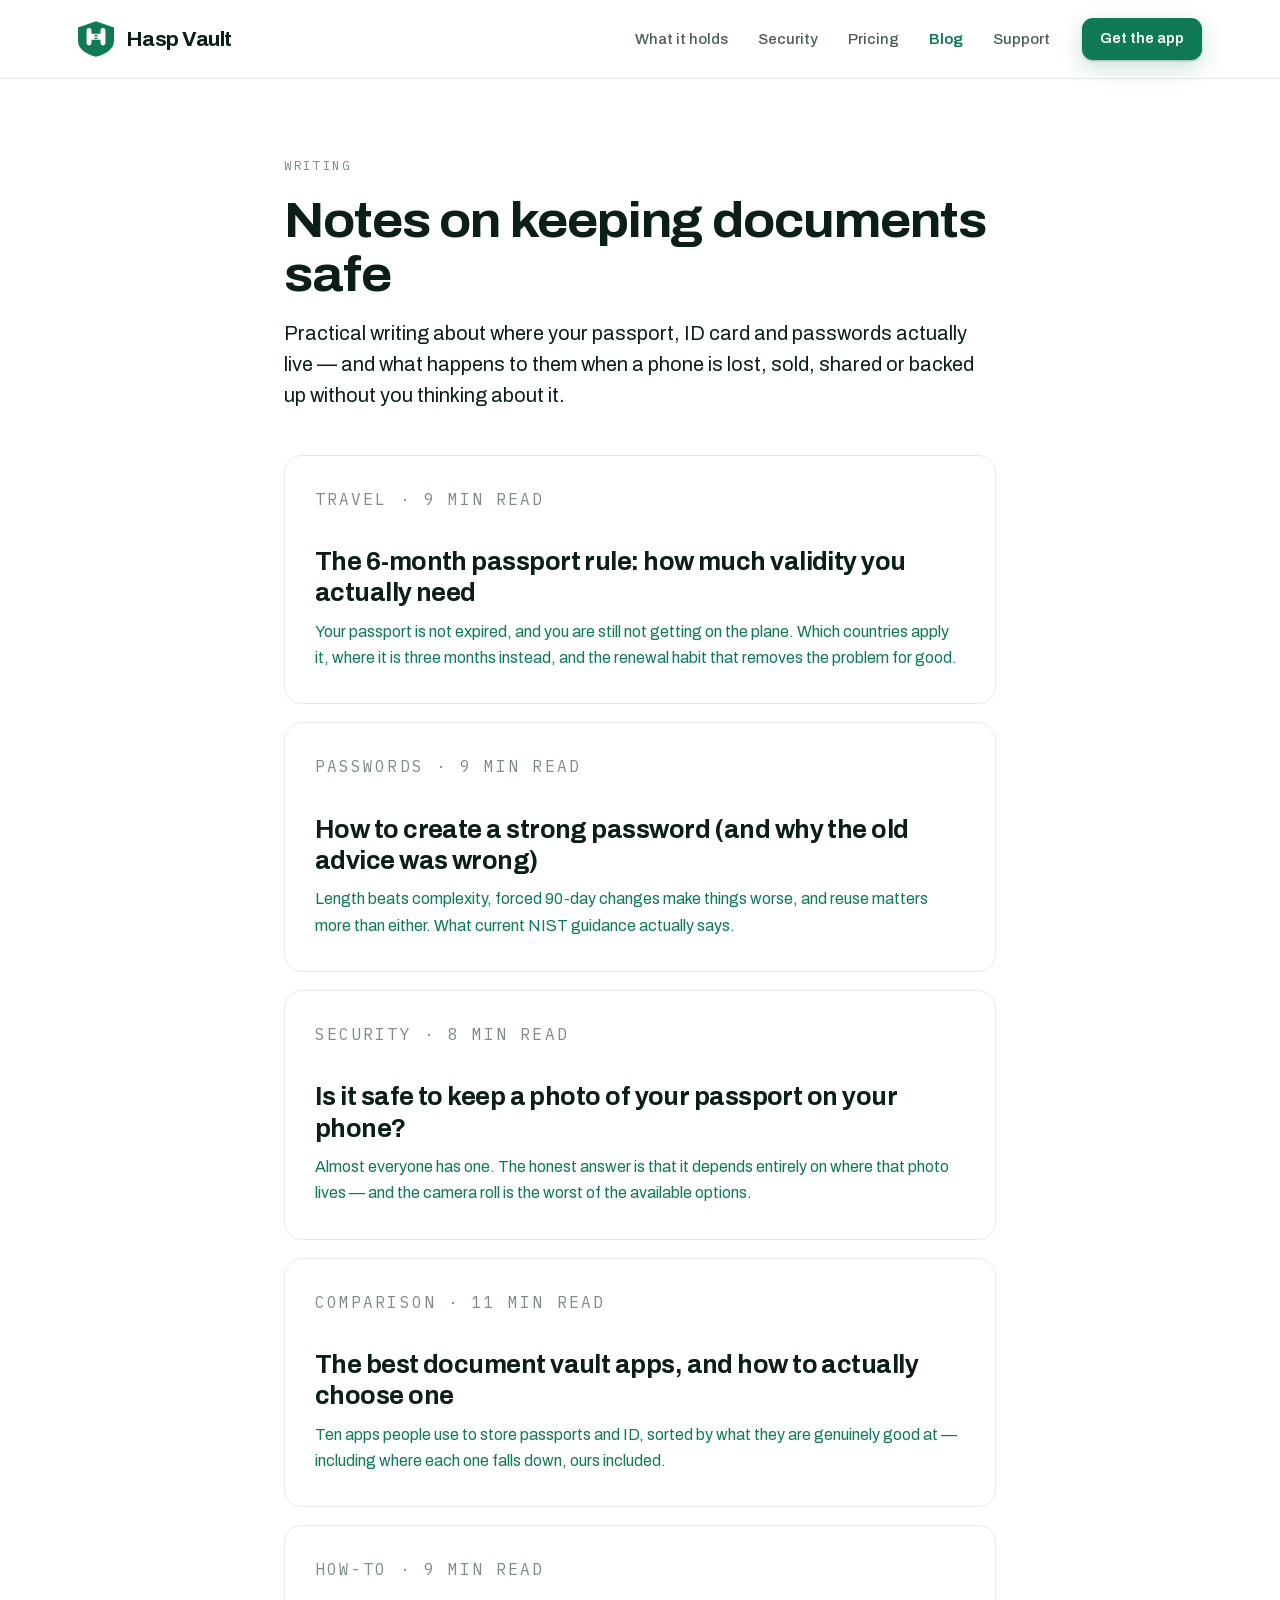
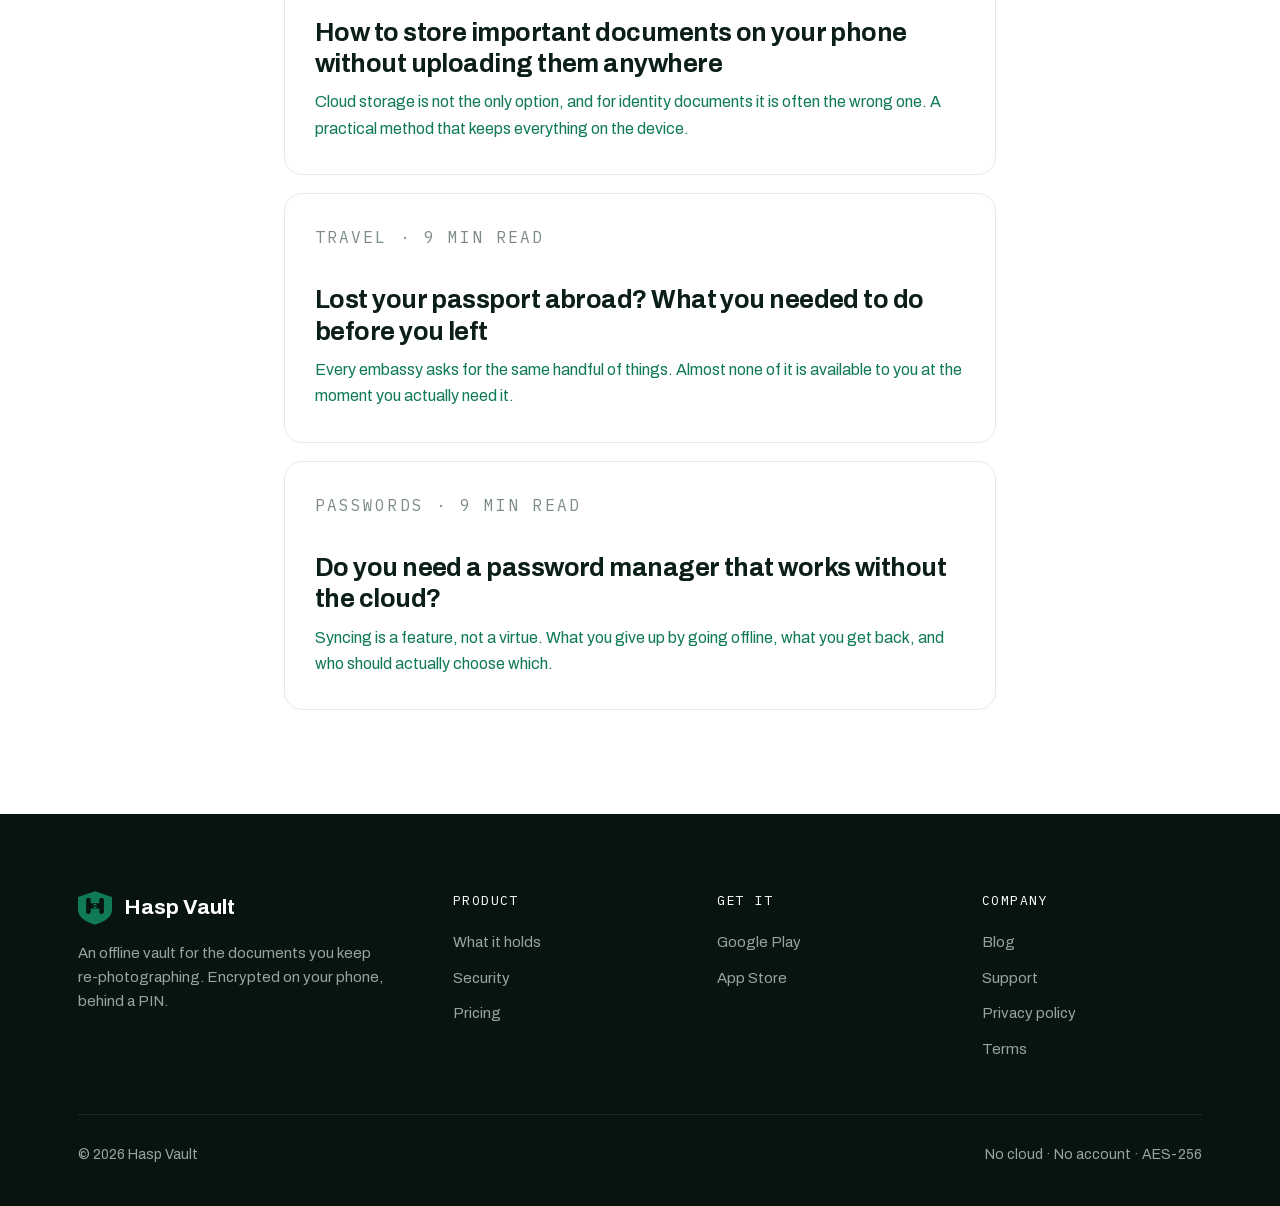
==== commit b1a92749: "Add files via upload" ====
--- a/index.html
+++ b/index.html
@@ -3,319 +3,97 @@
 <head>
 <meta charset="utf-8">
 <meta name="viewport" content="width=device-width, initial-scale=1">
-<title>Hasp Vault — Offline Document Vault &amp; Password Manager</title>
-<meta name="description" content="A secure offline vault for your passport, ID card, driver license, bank cards and passwords. AES-256 encrypted on your phone, locked behind a PIN or Face ID. No account, no cloud, no adverts. Free on iPhone and Android.">
+<title>Blog — Hasp Vault</title>
+<meta name="description" content="Practical writing about storing documents, passports, ID cards and passwords safely on your phone.">
 <meta name="theme-color" content="#0F7A54">
-<link rel="stylesheet" href="style.css">
-<link rel="icon" href="shots/favicon.png">
-
-<meta property="og:title" content="Hasp Vault — Offline Document Vault &amp; Password Manager">
-<meta property="og:description" content="ID cards, passports and passwords — locked on your phone. AES-256 encrypted, offline, no account.">
-<meta property="og:url" content="https://haspvault.com">
-<meta property="og:type" content="website">
+<link rel="stylesheet" href="../style.css">
+<link rel="icon" href="../shots/favicon.png">
 </head>
 <body>
 
-<!-- Every glyph on this page is drawn here, on a 24-unit grid at a single
-     stroke weight. Nothing is pulled from an icon font: a reader clocks a
-     stock icon set instantly, and it is the fastest way to make a page look
-     assembled rather than designed. -->
-<svg width="0" height="0" style="position:absolute" aria-hidden="true">
-  <defs>
-    <g id="i-doc" fill="none" stroke="currentColor" stroke-width="1.7" stroke-linecap="round" stroke-linejoin="round">
-      <path d="M7 3h6.5L17.5 7v14H7z"/><path d="M13.5 3v4h4"/>
-      <path d="M9.4 12.5h6.2M9.4 15.7h4.4"/>
-    </g>
-    <g id="i-key" fill="none" stroke="currentColor" stroke-width="1.7" stroke-linecap="round" stroke-linejoin="round">
-      <circle cx="8.6" cy="12" r="3.7"/><path d="M12.3 12H20"/><path d="M17.2 12v3.1M19.6 12v2.2"/>
-    </g>
-    <g id="i-card" fill="none" stroke="currentColor" stroke-width="1.7" stroke-linecap="round" stroke-linejoin="round">
-      <rect x="3.2" y="6.4" width="17.6" height="11.6" rx="2.2"/>
-      <path d="M3.2 10.2h17.6M6.6 14.4h4"/>
-    </g>
-    <g id="i-note" fill="none" stroke="currentColor" stroke-width="1.7" stroke-linecap="round" stroke-linejoin="round">
-      <rect x="5" y="3" width="14" height="18" rx="2.2"/>
-      <path d="M8.4 8h7.2M8.4 12h7.2M8.4 16h4.6"/>
-    </g>
-    <g id="i-shield" fill="none" stroke="currentColor" stroke-width="1.7" stroke-linecap="round" stroke-linejoin="round">
-      <path d="M12 2.6l7.4 3.1v5.9c0 4.6-3.2 7.5-7.4 8.8-4.2-1.3-7.4-4.2-7.4-8.8V5.7z"/>
-      <path d="M8.9 11.9l2.2 2.3 4-4.6"/>
-    </g>
-    <g id="i-lock" fill="none" stroke="currentColor" stroke-width="1.7" stroke-linecap="round" stroke-linejoin="round">
-      <rect x="5.2" y="10.4" width="13.6" height="10.2" rx="2.4"/>
-      <path d="M8.4 10.4V7.6a3.6 3.6 0 0 1 7.2 0v2.8"/>
-    </g>
-    <g id="i-clock" fill="none" stroke="currentColor" stroke-width="1.7" stroke-linecap="round" stroke-linejoin="round">
-      <circle cx="12" cy="12" r="8.6"/><path d="M12 12V7.2M12 12l3.9 2.2"/>
-    </g>
-    <g id="i-swap" fill="none" stroke="currentColor" stroke-width="1.7" stroke-linecap="round" stroke-linejoin="round">
-      <rect x="2.4" y="4.6" width="6.6" height="14.8" rx="1.9"/>
-      <rect x="15" y="4.6" width="6.6" height="14.8" rx="1.9"/>
-      <path d="M10.2 12h3.6M13.8 12l-1.7-1.7M13.8 12l-1.7 1.7"/>
-    </g>
-    <g id="i-eye" fill="none" stroke="currentColor" stroke-width="1.7" stroke-linecap="round" stroke-linejoin="round">
-      <rect x="2.8" y="6.6" width="18.4" height="13.2" rx="2.6"/>
-      <path d="M8.4 6.6l1.4-2.4h4.4l1.4 2.4"/><circle cx="12" cy="13.2" r="3.6"/>
-    </g>
-    <g id="i-globe" fill="none" stroke="currentColor" stroke-width="1.7" stroke-linecap="round" stroke-linejoin="round">
-      <circle cx="12" cy="12" r="8.8"/><path d="M3.2 12h17.6"/>
-      <path d="M12 3.2c2.3 2.4 3.5 5.5 3.5 8.8s-1.2 6.4-3.5 8.8c-2.3-2.4-3.5-5.5-3.5-8.8S9.7 5.6 12 3.2z"/>
-    </g>
-    <g id="i-check" fill="none" stroke="currentColor" stroke-width="2" stroke-linecap="round" stroke-linejoin="round">
-      <path d="M4.6 12.4l4.6 4.6L19.4 6.8"/>
-    </g>
-    <g id="i-tick-c" fill="none" stroke="currentColor" stroke-width="1.8" stroke-linecap="round" stroke-linejoin="round">
-      <circle cx="12" cy="12" r="9.2"/><path d="M8 12.3l2.7 2.7 5.4-6"/>
-    </g>
-    <!-- Store marks, drawn from the real geometry rather than pasted bitmaps. -->
-    <g id="i-apple" fill="currentColor" stroke="none">
-      <path d="M16.4 12.7c0-2.2 1.8-3.3 1.9-3.3-1-1.5-2.6-1.7-3.2-1.7-1.4-.1-2.7.8-3.4.8-.7 0-1.8-.8-2.9-.8-1.5 0-2.9.9-3.7 2.2-1.6 2.7-.4 6.8 1.1 9 .8 1.1 1.7 2.3 2.8 2.2 1.1 0 1.5-.7 2.8-.7 1.3 0 1.7.7 2.9.7 1.2 0 1.9-1.1 2.7-2.2.8-1.2 1.2-2.4 1.2-2.5-.1 0-2.2-.9-2.2-3.7zM14.2 5.9c.6-.7 1-1.7.9-2.7-.9 0-2 .6-2.6 1.3-.6.6-1.1 1.7-.9 2.6 1 .1 2-.5 2.6-1.2z"/>
-    </g>
-    <g id="i-play" fill="none" stroke="none">
-      <path fill="currentColor" d="M4.4 2.9c-.3.3-.5.8-.5 1.4v15.4c0 .6.2 1.1.5 1.4l.1.1 8.6-8.6v-.4L4.5 2.8z"/>
-      <path fill="currentColor" d="M16 15.5l-2.9-2.9v-.4l2.9-2.9.1.1 3.4 1.9c1 .6 1 1.5 0 2.1z" opacity=".82"/>
-      <path fill="currentColor" d="M16.1 15.4L13.1 12.4 4.4 21.1c.3.4.9.4 1.5 0z" opacity=".64"/>
-      <path fill="currentColor" d="M16.1 8.6L5.9 2.8c-.6-.3-1.2-.3-1.5.1l8.7 8.7z" opacity=".46"/>
-    </g>
-    <mask id="markCut">
-      <path d="M256 104 L424 162 V286 C424 364 348 410 256 436 C164 410 88 364 88 286 V162 Z" fill="#fff"/>
-      <rect x="168" y="168" width="46" height="162" rx="23" fill="#000"/>
-      <rect x="298" y="168" width="46" height="162" rx="23" fill="#000"/>
-      <rect x="168" y="222" width="176" height="54" rx="27" fill="#000"/>
-    </mask>
-    <g id="i-mark">
-      <path d="M256 104 L424 162 V286 C424 364 348 410 256 436 C164 410 88 364 88 286 V162 Z"
-            fill="currentColor" mask="url(#markCut)"/>
-      <circle cx="256" cy="243" r="16" fill="currentColor"/>
-      <path d="M247 243 h18 l5 27 h-28 Z" fill="currentColor"/>
-    </g>
-  </defs>
-</svg>
-
 <header class="masthead">
-  <div class="shell">
-    <a class="brand" href="index.html">
-      <svg viewBox="88 104 336 332" style="color:#0F7A54"><use href="#i-mark"/></svg>
-      Hasp Vault
+  <div class="wrap">
+    <a class="brand" href="../index.html">
+      <svg viewBox="88 104 336 332" aria-hidden="true">
+        <path fill="#0F7A54" fill-rule="evenodd" d="
+          M256 104 L424 162 L424 286 C424 364 348 410 256 436
+          C164 410 88 364 88 286 L88 162 Z
+          M191 168 A23 23 0 0 1 214 191 L214 307 A23 23 0 0 1 191 330
+          A23 23 0 0 1 168 307 L168 191 A23 23 0 0 1 191 168 Z
+          M321 168 A23 23 0 0 1 344 191 L344 307 A23 23 0 0 1 321 330
+          A23 23 0 0 1 298 307 L298 191 A23 23 0 0 1 321 168 Z
+          M214 222 L298 222 L298 276 L214 276 Z
+          M256 227 A16 16 0 1 1 256 259 A16 16 0 1 1 256 227 Z
+          M247 243 L265 243 L270 270 L242 270 Z"/>
+      </svg>
+      <b>Hasp Vault</b>
     </a>
     <nav class="nav">
-      <a href="#holds">What it holds</a>
-      <a href="#security">Security</a>
-      <a href="#pricing">Pricing</a>
-      <a href="blog/index.html">Blog</a>
-      <a href="support.html">Support</a>
+      <a href="../index.html#holds">What it holds</a>
+      <a href="../index.html#security">Security</a>
+      <a href="../index.html#pricing">Pricing</a>
+      <a href="../blog/index.html" aria-current="page">Blog</a>
+      <a href="../support.html">Support</a>
     </nav>
     <a class="btn btn-primary btn-sm" href="https://play.google.com/store/apps/details?id=com.hifazat.vault">Get the app</a>
   </div>
 </header>
 
-<section class="hero">
-  <div class="shell">
-    <span class="kicker">Offline · No account · AES-256</span>
-    <h1>ID cards, passports and passwords. <em>Locked on your phone.</em></h1>
-    <p class="lede">
-      Hasp Vault is an offline document vault and password manager in one. Your
-      ID, licence, bank cards and logins stay encrypted on the device and open
-      with a PIN or Face ID — no account, no cloud, nothing to sign up for.
-    </p>
+<main class="wrap doc">
+  <p class="meta">Writing</p>
+  <h1>Notes on keeping documents safe</h1>
+  <p class="lead">
+    Practical writing about where your passport, ID card and passwords actually
+    live — and what happens to them when a phone is lost, sold, shared or
+    backed up without you thinking about it.
+  </p>
 
-    <div class="cta-row">
-      <a class="btn btn-primary" href="https://play.google.com/store/apps/details?id=com.hifazat.vault">
-        <svg viewBox="0 0 24 24"><use href="#i-play"/></svg> Get it on Google Play
-      </a>
-      <a class="btn btn-apple" href="https://apps.apple.com/app/id6804965635">
-        <svg viewBox="0 0 24 24"><use href="#i-apple"/></svg> Download on the App Store
-      </a>
-    </div>
+  <div class="post-list">
 
-    <div class="trust">
-      <span><svg viewBox="0 0 24 24"><use href="#i-check"/></svg> Works offline</span>
-      <span><svg viewBox="0 0 24 24"><use href="#i-check"/></svg> Nothing to sign up for</span>
-      <span><svg viewBox="0 0 24 24"><use href="#i-check"/></svg> Unlimited storage, free</span>
-      <span><svg viewBox="0 0 24 24"><use href="#i-check"/></svg> 12 languages</span>
-    </div>
+    <a class="post-card" href="passport-validity-six-month-rule.html">
+      <p class="meta">Travel · 9 min read</p>
+      <h2>The 6-month passport rule: how much validity you actually need</h2>
+      <p>Your passport is not expired, and you are still not getting on the plane. Which countries apply it, where it is three months instead, and the renewal habit that removes the problem for good.</p>
+    </a>
 
-    <div class="hero-stage">
-      <div class="device">
-        <!-- A real iPhone is concentric rounded rectangles with a specular band
-             down each long edge. Drawn here rather than approximated with
-             nested divs, which is what made the previous frame read as a
-             mockup: 14.6 screen, +1.5 bezel, +1.5 rail, all sharing a centre. -->
-        <svg viewBox="-2 0 104 206" role="img" aria-label="Hasp Vault running on an iPhone">
-          <defs>
-            <linearGradient id="rail" x1="0" y1="0" x2="1" y2="0">
-              <stop offset="0"    stop-color="#7C7684"/>
-              <stop offset=".022" stop-color="#2E2934"/>
-              <stop offset=".08"  stop-color="#1E1A24"/>
-              <stop offset=".5"   stop-color="#17141C"/>
-              <stop offset=".92"  stop-color="#1E1A24"/>
-              <stop offset=".978" stop-color="#2E2934"/>
-              <stop offset="1"    stop-color="#7C7684"/>
-            </linearGradient>
-            <linearGradient id="btn" x1="0" y1="0" x2="1" y2="0">
-              <stop offset="0" stop-color="#4A4350"/><stop offset="1" stop-color="#15121A"/>
-            </linearGradient>
-            <clipPath id="glass"><rect x="3" y="3" width="94" height="200" rx="14.6"/></clipPath>
-          </defs>
+    <a class="post-card" href="how-to-create-a-strong-password.html">
+      <p class="meta">Passwords · 9 min read</p>
+      <h2>How to create a strong password (and why the old advice was wrong)</h2>
+      <p>Length beats complexity, forced 90-day changes make things worse, and reuse matters more than either. What current NIST guidance actually says.</p>
+    </a>
 
-          <!-- side buttons, behind the body so only the nub shows -->
-          <rect x="-1.4" y="36"  width="2.6" height="9"  rx=".9" fill="url(#btn)"/>
-          <rect x="-1.4" y="52"  width="2.6" height="16" rx=".9" fill="url(#btn)"/>
-          <rect x="-1.4" y="72"  width="2.6" height="16" rx=".9" fill="url(#btn)"/>
-          <rect x="98.8" y="58"  width="2.6" height="27" rx=".9" fill="url(#btn)"/>
+    <a class="post-card" href="passport-photo-on-phone.html">
+      <p class="meta">Security · 8 min read</p>
+      <h2>Is it safe to keep a photo of your passport on your phone?</h2>
+      <p>Almost everyone has one. The honest answer is that it depends entirely on where that photo lives — and the camera roll is the worst of the available options.</p>
+    </a>
 
-          <rect x="0" y="0" width="100" height="206" rx="17.6" fill="url(#rail)"/>
-          <rect x="1.5" y="1.5" width="97" height="203" rx="16.1" fill="#08080A"/>
-          <image href="shots/home.png" x="3" y="3" width="94" height="200"
-                 preserveAspectRatio="xMidYMid slice" clip-path="url(#glass)"/>
-          <!-- the highlight that runs along the top edge of a milled band -->
-          <rect x=".5" y=".5" width="99" height="205" rx="17.1"
-                fill="none" stroke="rgba(255,255,255,.22)" stroke-width="1"/>
-        </svg>
-      </div>
-    </div>
+    <a class="post-card" href="best-document-vault-apps.html">
+      <p class="meta">Comparison · 11 min read</p>
+      <h2>The best document vault apps, and how to actually choose one</h2>
+      <p>Ten apps people use to store passports and ID, sorted by what they are genuinely good at — including where each one falls down, ours included.</p>
+    </a>
+
+    <a class="post-card" href="store-documents-offline.html">
+      <p class="meta">How-to · 9 min read</p>
+      <h2>How to store important documents on your phone without uploading them anywhere</h2>
+      <p>Cloud storage is not the only option, and for identity documents it is often the wrong one. A practical method that keeps everything on the device.</p>
+    </a>
+
+    <a class="post-card" href="lost-passport-abroad.html">
+      <p class="meta">Travel · 9 min read</p>
+      <h2>Lost your passport abroad? What you needed to do before you left</h2>
+      <p>Every embassy asks for the same handful of things. Almost none of it is available to you at the moment you actually need it.</p>
+    </a>
+
+    <a class="post-card" href="offline-password-manager.html">
+      <p class="meta">Passwords · 9 min read</p>
+      <h2>Do you need a password manager that works without the cloud?</h2>
+      <p>Syncing is a feature, not a virtue. What you give up by going offline, what you get back, and who should actually choose which.</p>
+    </a>
+
   </div>
-</section>
-
-<section class="section" id="holds">
-  <div class="shell">
-    <div class="section-head centre">
-      <h2>Four kinds of thing, one lock</h2>
-      <p>Everything is stored on the phone and unlocked together. No per-item password to remember, and nothing to sync.</p>
-    </div>
-
-    <div class="cards">
-      <article class="card">
-        <div class="card-mark"><svg viewBox="0 0 24 24"><use href="#i-doc"/></svg></div>
-        <h3>Documents</h3>
-        <span class="role">ID · Passport · CV</span>
-        <p>Scan with the camera or import a PDF. Both sides of a card stay together as one item with two pages.</p>
-      </article>
-      <article class="card">
-        <div class="card-mark"><svg viewBox="0 0 24 24"><use href="#i-key"/></svg></div>
-        <h3>Passwords</h3>
-        <span class="role">Logins you stop retyping</span>
-        <p>A generator for strong ones, search across titles and usernames, and a clipboard that wipes itself after thirty seconds.</p>
-      </article>
-      <article class="card">
-        <div class="card-mark"><svg viewBox="0 0 24 24"><use href="#i-card"/></svg></div>
-        <h3>Cards</h3>
-        <span class="role">Bank &amp; ID numbers</span>
-        <p>Numbers stay masked until you choose to look, so a glance over your shoulder shows nothing.</p>
-      </article>
-      <article class="card">
-        <div class="card-mark"><svg viewBox="0 0 24 24"><use href="#i-note"/></svg></div>
-        <h3>Notes</h3>
-        <span class="role">The things you text yourself</span>
-        <p>Wi-Fi codes, account numbers, the safe combination — out of your messages and into the vault.</p>
-      </article>
-    </div>
-  </div>
-</section>
-
-<section class="section dark" id="security">
-  <div class="shell">
-    <div class="split">
-      <div>
-        <span class="kicker">Where it lives</span>
-        <h2>There is no server to break into</h2>
-        <p class="lede-dark">
-          Your documents, passwords and cards never leave your phone. That is not
-          a setting you switch on — there is no account to make and nowhere for
-          them to go.
-        </p>
-        <ul class="checks">
-          <li><svg viewBox="0 0 24 24"><use href="#i-tick-c"/></svg><span><b>Encrypted with AES-256</b>, with the key held in the phone’s own keystore.</span></li>
-          <li><svg viewBox="0 0 24 24"><use href="#i-tick-c"/></svg><span><b>Screenshots are blocked</b> and the vault hides itself in the app switcher.</span></li>
-          <li><svg viewBox="0 0 24 24"><use href="#i-tick-c"/></svg><span><b>Locks the moment you look away</b> — on idle, and when you switch apps.</span></li>
-          <li><svg viewBox="0 0 24 24"><use href="#i-tick-c"/></svg><span><b>Backup is free</b>, an encrypted file you keep. Losing everything shouldn’t be the paid part.</span></li>
-        </ul>
-      </div>
-      <div class="stat-grid">
-        <div class="stat"><svg viewBox="0 0 24 24"><use href="#i-lock"/></svg><b>AES-256</b><span>Encryption at rest</span></div>
-        <div class="stat"><svg viewBox="0 0 24 24"><use href="#i-shield"/></svg><b>No account</b><span>Nothing to sign up for</span></div>
-        <div class="stat"><svg viewBox="0 0 24 24"><use href="#i-globe"/></svg><b>12</b><span>Languages</span></div>
-        <div class="stat"><svg viewBox="0 0 24 24"><use href="#i-eye"/></svg><b>Break-in alerts</b><span>A photo of whoever tried</span></div>
-      </div>
-    </div>
-  </div>
-</section>
-
-<section class="section section-tint">
-  <div class="shell">
-    <div class="section-head centre">
-      <span class="kicker">How it works</span>
-      <h2>Three minutes to move in</h2>
-    </div>
-    <div class="steps">
-      <article class="step">
-        <h3>Set a PIN</h3>
-        <p>Four digits, plus Face ID if you want it. No email, no password, no verification code — the vault exists only on this phone.</p>
-      </article>
-      <article class="step">
-        <h3>Scan or import</h3>
-        <p>Photograph a document with the camera, or bring in a PDF or an image you already have. Multi-page items stay together.</p>
-      </article>
-      <article class="step">
-        <h3>Delete the originals</h3>
-        <p>Clear them out of your camera roll and your chat threads. That is the point — one copy, in one place, locked.</p>
-      </article>
-    </div>
-  </div>
-</section>
-
-<section class="section" id="pricing">
-  <div class="shell">
-    <div class="section-head centre">
-      <span class="kicker">What it costs</span>
-      <h2>Free to keep everything</h2>
-      <p>Storage is unlimited and encrypted backup is included on the free plan. Pro adds organisation and early warnings — not more room.</p>
-    </div>
-
-    <div class="plans">
-      <div class="plan">
-        <h3>Free</h3>
-        <div class="price">$0<small> / forever</small></div>
-        <p>Everything you need to move in and stay.</p>
-        <ul>
-          <li><svg viewBox="0 0 24 24"><use href="#i-check"/></svg>Unlimited documents, passwords, cards and notes</li>
-          <li><svg viewBox="0 0 24 24"><use href="#i-check"/></svg>Encrypted backup and restore</li>
-          <li><svg viewBox="0 0 24 24"><use href="#i-check"/></svg>Multi-page documents</li>
-          <li><svg viewBox="0 0 24 24"><use href="#i-check"/></svg>PIN and biometric unlock</li>
-          <li><svg viewBox="0 0 24 24"><use href="#i-check"/></svg>No adverts, ever</li>
-        </ul>
-      </div>
-
-      <div class="plan plan-pro">
-        <h3>Hasp Pro</h3>
-        <div class="price">$12.99<small> / year</small></div>
-        <p>Three days free, then yearly — or one payment for lifetime, which never renews.</p>
-        <ul>
-          <li><svg viewBox="0 0 24 24"><use href="#i-check"/></svg>Folders in Documents and Passwords</li>
-          <li><svg viewBox="0 0 24 24"><use href="#i-check"/></svg>Expiry reminders before an ID runs out</li>
-          <li><svg viewBox="0 0 24 24"><use href="#i-check"/></svg>Password health — reused, weak and old</li>
-          <li><svg viewBox="0 0 24 24"><use href="#i-check"/></svg>Phone-to-phone transfer over local Wi-Fi</li>
-          <li><svg viewBox="0 0 24 24"><use href="#i-check"/></svg>Break-in alerts and intruder photo</li>
-        </ul>
-      </div>
-    </div>
-  </div>
-</section>
-
-<section class="band">
-  <div class="shell">
-    <h2>One vault for everything you’d hate to lose</h2>
-    <p>Free, unlimited, and encrypted on the device. There is nothing to sign up for.</p>
-    <div class="cta-row">
-      <a class="btn btn-light" href="https://play.google.com/store/apps/details?id=com.hifazat.vault">
-        <svg viewBox="0 0 24 24"><use href="#i-play"/></svg> Get it on Google Play
-      </a>
-      <a class="btn btn-apple" href="https://apps.apple.com/app/id6804965635">
-        <svg viewBox="0 0 24 24"><use href="#i-apple"/></svg> Download on the App Store
-      </a>
-    </div>
-  </div>
-</section>
+</main>
 
 <footer class="foot">
   <div class="shell">
@@ -341,9 +119,9 @@
       <div>
         <h4>Product</h4>
         <ul>
-          <li><a href="index.html#holds">What it holds</a></li>
-          <li><a href="index.html#security">Security</a></li>
-          <li><a href="index.html#pricing">Pricing</a></li>
+          <li><a href="../index.html#holds">What it holds</a></li>
+          <li><a href="../index.html#security">Security</a></li>
+          <li><a href="../index.html#pricing">Pricing</a></li>
         </ul>
       </div>
       <div>
@@ -356,10 +134,10 @@
       <div>
         <h4>Company</h4>
         <ul>
-          <li><a href="blog/index.html">Blog</a></li>
-          <li><a href="support.html">Support</a></li>
-          <li><a href="privacy.html">Privacy policy</a></li>
-          <li><a href="terms.html">Terms</a></li>
+          <li><a href="../blog/index.html">Blog</a></li>
+          <li><a href="../support.html">Support</a></li>
+          <li><a href="../privacy.html">Privacy policy</a></li>
+          <li><a href="../terms.html">Terms</a></li>
         </ul>
       </div>
     </div>
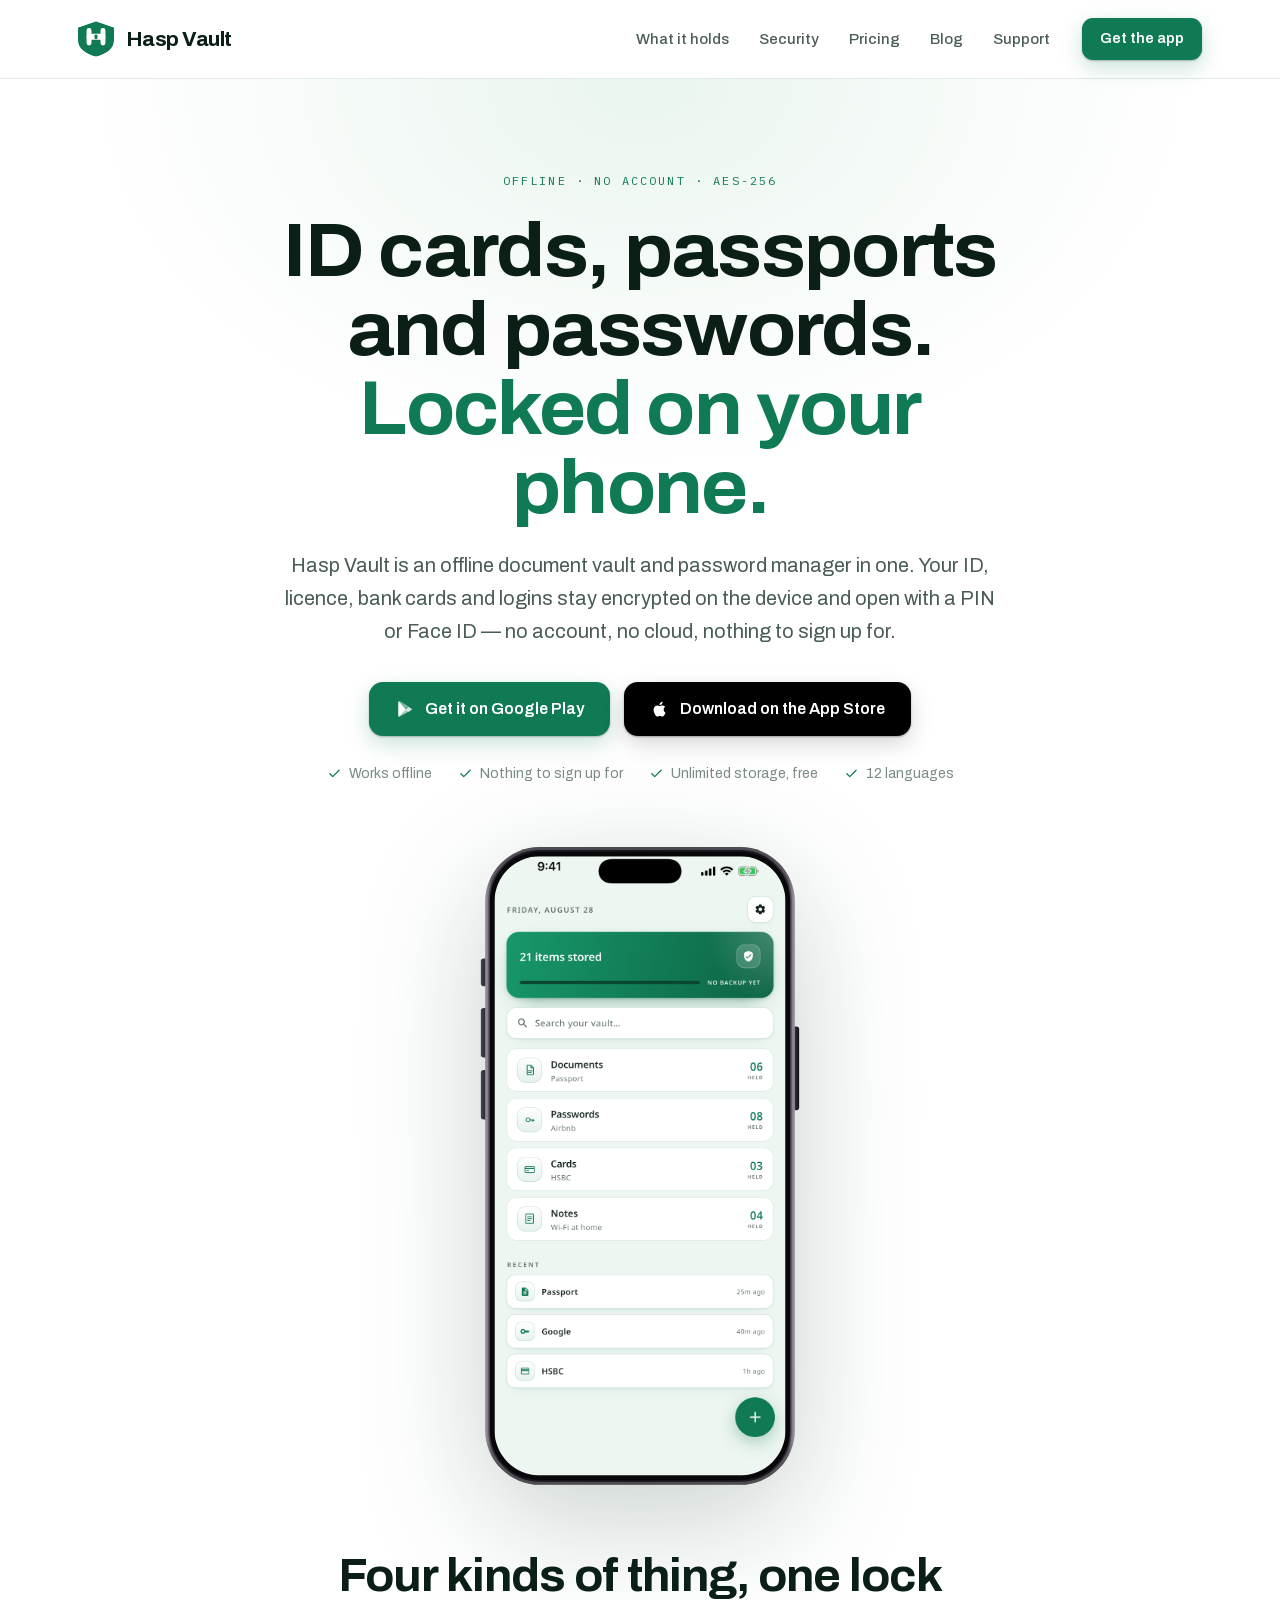
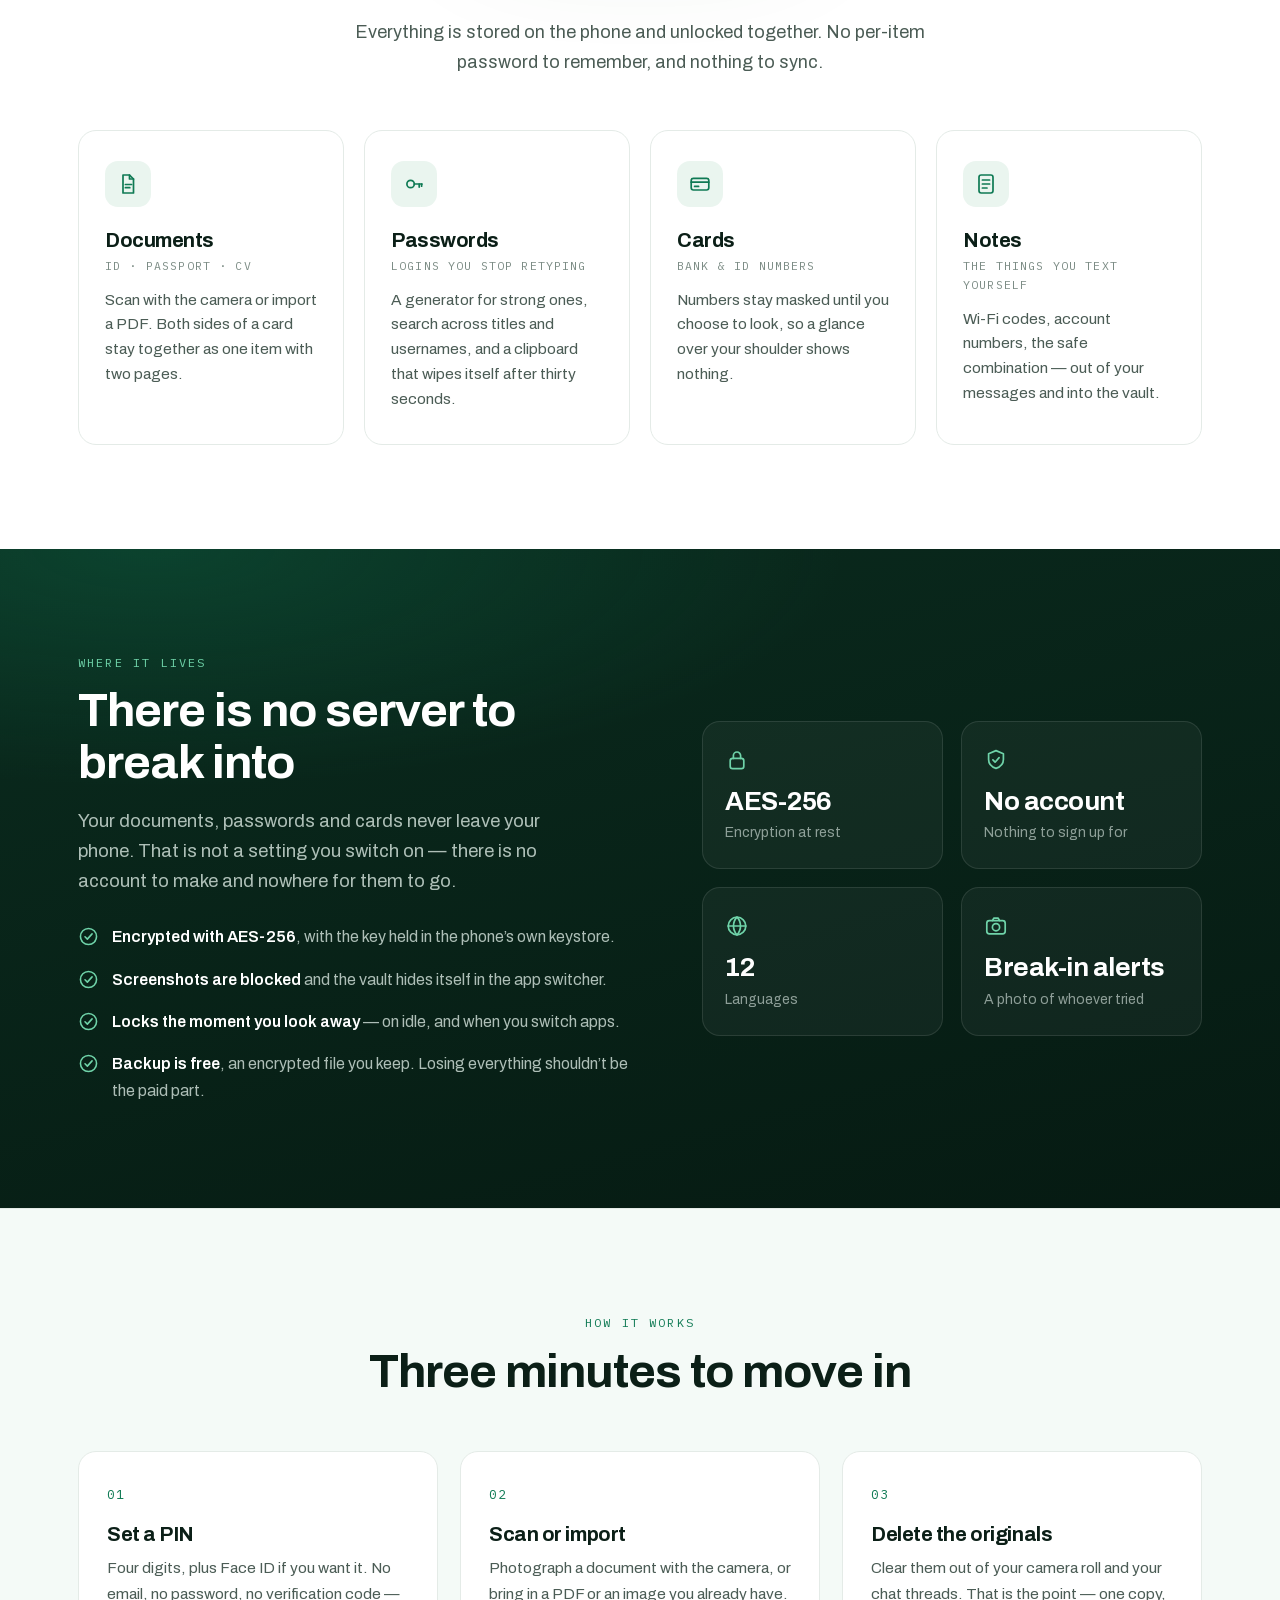
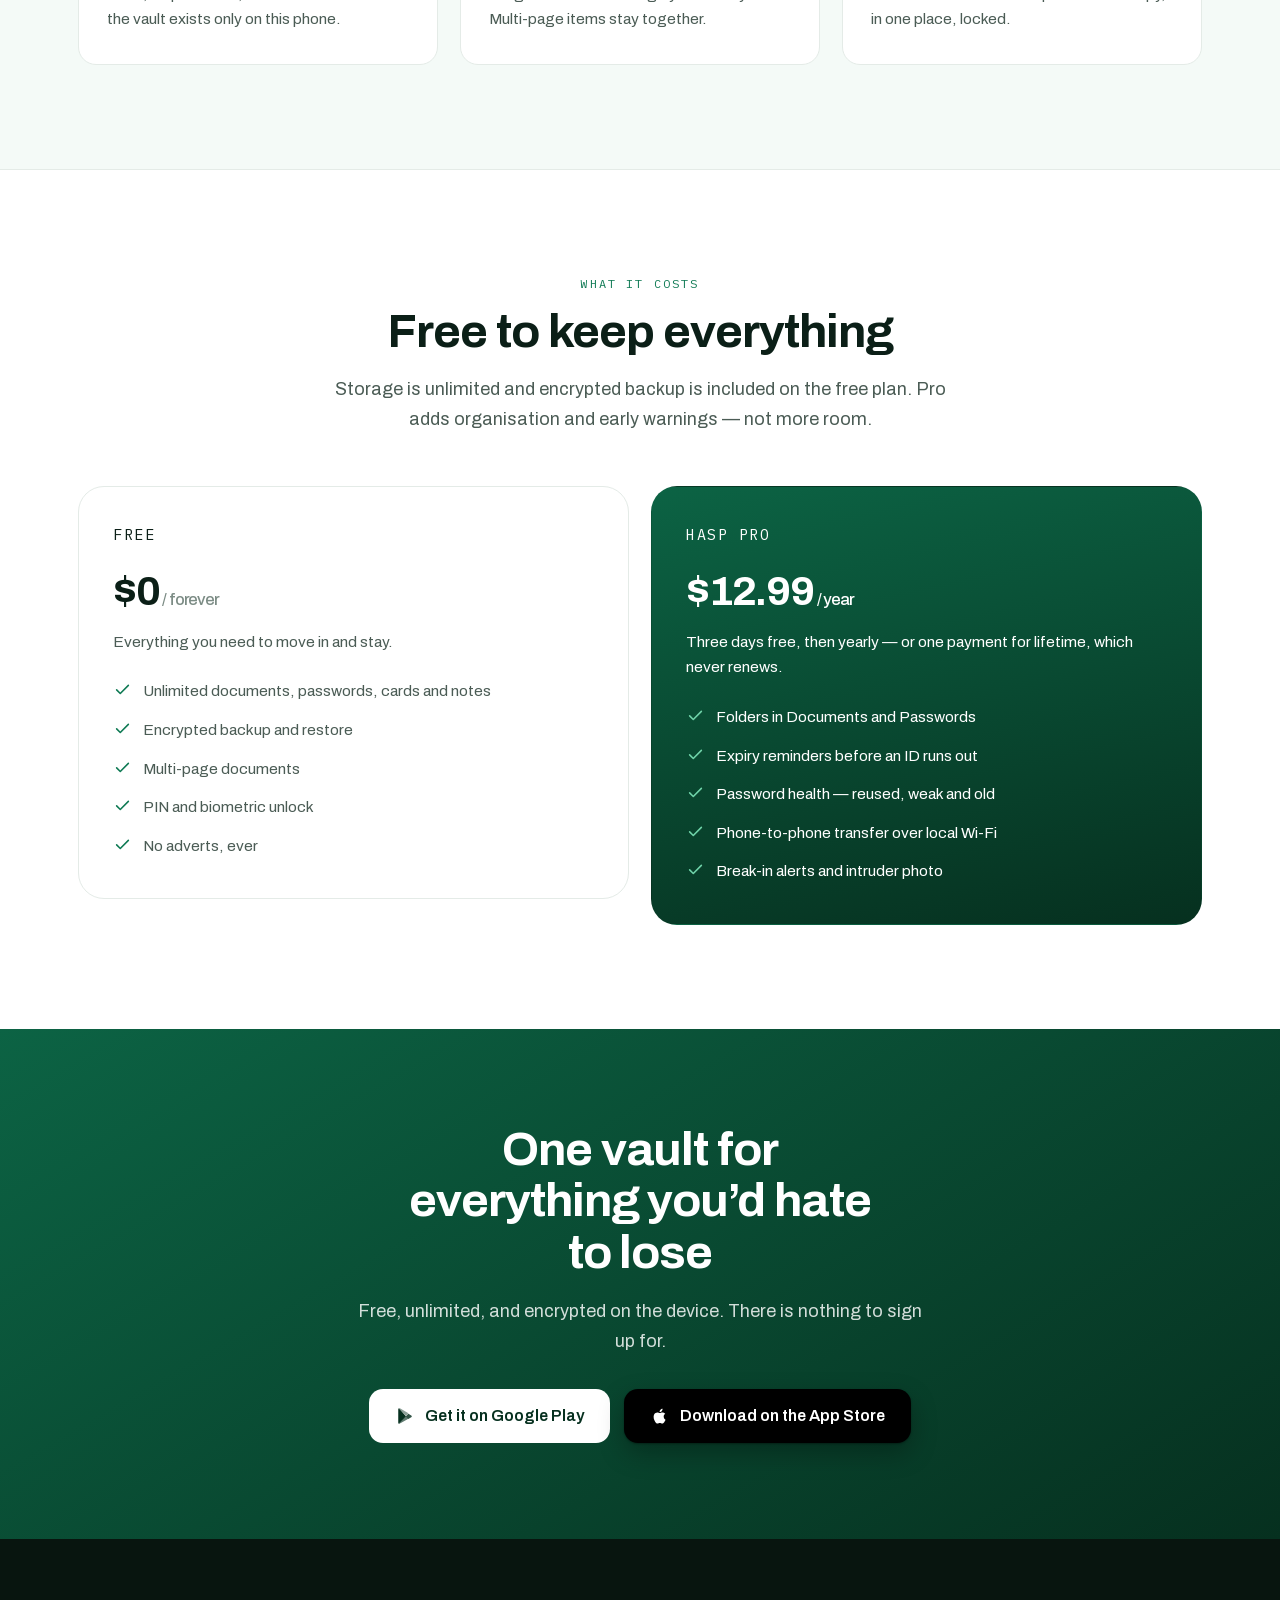
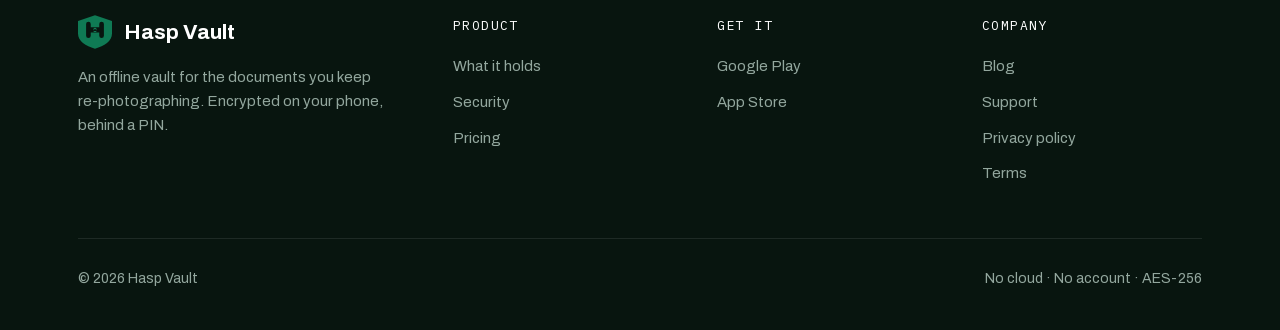
==== commit 7aa8857a: "Add files via upload" ====
--- a/index.html
+++ b/index.html
@@ -3,97 +3,328 @@
 <head>
 <meta charset="utf-8">
 <meta name="viewport" content="width=device-width, initial-scale=1">
-<title>Blog — Hasp Vault</title>
-<meta name="description" content="Practical writing about storing documents, passports, ID cards and passwords safely on your phone.">
+<title>Hasp Vault — Offline Document Vault &amp; Password Manager</title>
+<meta name="description" content="A secure offline vault for your passport, ID card, driver license, bank cards and passwords. AES-256 encrypted on your phone, locked behind a PIN or Face ID. No account, no cloud, no adverts. Free on iPhone and Android.">
 <meta name="theme-color" content="#0F7A54">
-<link rel="stylesheet" href="../style.css">
-<link rel="icon" href="../shots/favicon.png">
+<link rel="stylesheet" href="style.css">
+<link rel="icon" href="shots/favicon.png">
+
+<meta property="og:title" content="Hasp Vault — Offline Document Vault &amp; Password Manager">
+<meta property="og:description" content="ID cards, passports and passwords — locked on your phone. AES-256 encrypted, offline, no account.">
+<meta property="og:url" content="https://haspvault.com">
+<meta property="og:type" content="website">
+<link rel="canonical" href="https://haspvault.com/">
+<meta property="og:image" content="https://haspvault.com/shots/og.png">
+<meta property="og:site_name" content="Hasp Vault">
+<meta property="og:locale" content="en_US">
+<meta name="twitter:card" content="summary_large_image">
+<meta name="twitter:title" content="Hasp Vault — Offline Document Vault &amp; Password Manager">
+<meta name="twitter:description" content="A secure offline vault for your passport, ID card, driver license, bank cards and passwords. AES-256 encrypted on your phone, locked behind a PIN or Face ID. No account, no cloud, no adverts. Free on iPhone and Android.">
+<meta name="twitter:image" content="https://haspvault.com/shots/og.png">
+<script type="application/ld+json">{"@context": "https://schema.org", "@graph": [{"@type": "Organization", "@id": "https://haspvault.com/#org", "name": "Hasp Vault", "url": "https://haspvault.com/", "logo": "https://haspvault.com/shots/favicon.png", "email": "info@haspvault.com"}, {"@type": "WebSite", "@id": "https://haspvault.com/#site", "url": "https://haspvault.com/", "name": "Hasp Vault", "publisher": {"@id": "https://haspvault.com/#org"}}, {"@type": "SoftwareApplication", "name": "Hasp Vault", "applicationCategory": "UtilitiesApplication", "operatingSystem": "iOS 15.0 or later, Android", "description": "A secure offline vault for your passport, ID card, driver license, bank cards and passwords. AES-256 encrypted on your phone, locked behind a PIN or Face ID. No account, no cloud, no adverts. Free on iPhone and Android.", "url": "https://haspvault.com/", "image": "https://haspvault.com/shots/og.png", "offers": [{"@type": "Offer", "price": "0", "priceCurrency": "USD", "name": "Free"}, {"@type": "Offer", "price": "12.99", "priceCurrency": "USD", "name": "Hasp Pro yearly"}, {"@type": "Offer", "price": "24.99", "priceCurrency": "USD", "name": "Hasp Pro lifetime"}], "publisher": {"@id": "https://haspvault.com/#org"}}]}</script>
 </head>
 <body>
 
+<!-- Every glyph on this page is drawn here, on a 24-unit grid at a single
+     stroke weight. Nothing is pulled from an icon font: a reader clocks a
+     stock icon set instantly, and it is the fastest way to make a page look
+     assembled rather than designed. -->
+<svg width="0" height="0" style="position:absolute" aria-hidden="true">
+  <defs>
+    <g id="i-doc" fill="none" stroke="currentColor" stroke-width="1.7" stroke-linecap="round" stroke-linejoin="round">
+      <path d="M7 3h6.5L17.5 7v14H7z"/><path d="M13.5 3v4h4"/>
+      <path d="M9.4 12.5h6.2M9.4 15.7h4.4"/>
+    </g>
+    <g id="i-key" fill="none" stroke="currentColor" stroke-width="1.7" stroke-linecap="round" stroke-linejoin="round">
+      <circle cx="8.6" cy="12" r="3.7"/><path d="M12.3 12H20"/><path d="M17.2 12v3.1M19.6 12v2.2"/>
+    </g>
+    <g id="i-card" fill="none" stroke="currentColor" stroke-width="1.7" stroke-linecap="round" stroke-linejoin="round">
+      <rect x="3.2" y="6.4" width="17.6" height="11.6" rx="2.2"/>
+      <path d="M3.2 10.2h17.6M6.6 14.4h4"/>
+    </g>
+    <g id="i-note" fill="none" stroke="currentColor" stroke-width="1.7" stroke-linecap="round" stroke-linejoin="round">
+      <rect x="5" y="3" width="14" height="18" rx="2.2"/>
+      <path d="M8.4 8h7.2M8.4 12h7.2M8.4 16h4.6"/>
+    </g>
+    <g id="i-shield" fill="none" stroke="currentColor" stroke-width="1.7" stroke-linecap="round" stroke-linejoin="round">
+      <path d="M12 2.6l7.4 3.1v5.9c0 4.6-3.2 7.5-7.4 8.8-4.2-1.3-7.4-4.2-7.4-8.8V5.7z"/>
+      <path d="M8.9 11.9l2.2 2.3 4-4.6"/>
+    </g>
+    <g id="i-lock" fill="none" stroke="currentColor" stroke-width="1.7" stroke-linecap="round" stroke-linejoin="round">
+      <rect x="5.2" y="10.4" width="13.6" height="10.2" rx="2.4"/>
+      <path d="M8.4 10.4V7.6a3.6 3.6 0 0 1 7.2 0v2.8"/>
+    </g>
+    <g id="i-clock" fill="none" stroke="currentColor" stroke-width="1.7" stroke-linecap="round" stroke-linejoin="round">
+      <circle cx="12" cy="12" r="8.6"/><path d="M12 12V7.2M12 12l3.9 2.2"/>
+    </g>
+    <g id="i-swap" fill="none" stroke="currentColor" stroke-width="1.7" stroke-linecap="round" stroke-linejoin="round">
+      <rect x="2.4" y="4.6" width="6.6" height="14.8" rx="1.9"/>
+      <rect x="15" y="4.6" width="6.6" height="14.8" rx="1.9"/>
+      <path d="M10.2 12h3.6M13.8 12l-1.7-1.7M13.8 12l-1.7 1.7"/>
+    </g>
+    <g id="i-eye" fill="none" stroke="currentColor" stroke-width="1.7" stroke-linecap="round" stroke-linejoin="round">
+      <rect x="2.8" y="6.6" width="18.4" height="13.2" rx="2.6"/>
+      <path d="M8.4 6.6l1.4-2.4h4.4l1.4 2.4"/><circle cx="12" cy="13.2" r="3.6"/>
+    </g>
+    <g id="i-globe" fill="none" stroke="currentColor" stroke-width="1.7" stroke-linecap="round" stroke-linejoin="round">
+      <circle cx="12" cy="12" r="8.8"/><path d="M3.2 12h17.6"/>
+      <path d="M12 3.2c2.3 2.4 3.5 5.5 3.5 8.8s-1.2 6.4-3.5 8.8c-2.3-2.4-3.5-5.5-3.5-8.8S9.7 5.6 12 3.2z"/>
+    </g>
+    <g id="i-check" fill="none" stroke="currentColor" stroke-width="2" stroke-linecap="round" stroke-linejoin="round">
+      <path d="M4.6 12.4l4.6 4.6L19.4 6.8"/>
+    </g>
+    <g id="i-tick-c" fill="none" stroke="currentColor" stroke-width="1.8" stroke-linecap="round" stroke-linejoin="round">
+      <circle cx="12" cy="12" r="9.2"/><path d="M8 12.3l2.7 2.7 5.4-6"/>
+    </g>
+    <!-- Store marks, drawn from the real geometry rather than pasted bitmaps. -->
+    <g id="i-apple" fill="currentColor" stroke="none">
+      <path d="M16.4 12.7c0-2.2 1.8-3.3 1.9-3.3-1-1.5-2.6-1.7-3.2-1.7-1.4-.1-2.7.8-3.4.8-.7 0-1.8-.8-2.9-.8-1.5 0-2.9.9-3.7 2.2-1.6 2.7-.4 6.8 1.1 9 .8 1.1 1.7 2.3 2.8 2.2 1.1 0 1.5-.7 2.8-.7 1.3 0 1.7.7 2.9.7 1.2 0 1.9-1.1 2.7-2.2.8-1.2 1.2-2.4 1.2-2.5-.1 0-2.2-.9-2.2-3.7zM14.2 5.9c.6-.7 1-1.7.9-2.7-.9 0-2 .6-2.6 1.3-.6.6-1.1 1.7-.9 2.6 1 .1 2-.5 2.6-1.2z"/>
+    </g>
+    <g id="i-play" fill="none" stroke="none">
+      <path fill="currentColor" d="M4.4 2.9c-.3.3-.5.8-.5 1.4v15.4c0 .6.2 1.1.5 1.4l.1.1 8.6-8.6v-.4L4.5 2.8z"/>
+      <path fill="currentColor" d="M16 15.5l-2.9-2.9v-.4l2.9-2.9.1.1 3.4 1.9c1 .6 1 1.5 0 2.1z" opacity=".82"/>
+      <path fill="currentColor" d="M16.1 15.4L13.1 12.4 4.4 21.1c.3.4.9.4 1.5 0z" opacity=".64"/>
+      <path fill="currentColor" d="M16.1 8.6L5.9 2.8c-.6-.3-1.2-.3-1.5.1l8.7 8.7z" opacity=".46"/>
+    </g>
+    <mask id="markCut">
+      <path d="M256 104 L424 162 V286 C424 364 348 410 256 436 C164 410 88 364 88 286 V162 Z" fill="#fff"/>
+      <rect x="168" y="168" width="46" height="162" rx="23" fill="#000"/>
+      <rect x="298" y="168" width="46" height="162" rx="23" fill="#000"/>
+      <rect x="168" y="222" width="176" height="54" rx="27" fill="#000"/>
+    </mask>
+    <g id="i-mark">
+      <path d="M256 104 L424 162 V286 C424 364 348 410 256 436 C164 410 88 364 88 286 V162 Z"
+            fill="currentColor" mask="url(#markCut)"/>
+      <circle cx="256" cy="243" r="16" fill="currentColor"/>
+      <path d="M247 243 h18 l5 27 h-28 Z" fill="currentColor"/>
+    </g>
+  </defs>
+</svg>
+
 <header class="masthead">
-  <div class="wrap">
-    <a class="brand" href="../index.html">
-      <svg viewBox="88 104 336 332" aria-hidden="true">
-        <path fill="#0F7A54" fill-rule="evenodd" d="
-          M256 104 L424 162 L424 286 C424 364 348 410 256 436
-          C164 410 88 364 88 286 L88 162 Z
-          M191 168 A23 23 0 0 1 214 191 L214 307 A23 23 0 0 1 191 330
-          A23 23 0 0 1 168 307 L168 191 A23 23 0 0 1 191 168 Z
-          M321 168 A23 23 0 0 1 344 191 L344 307 A23 23 0 0 1 321 330
-          A23 23 0 0 1 298 307 L298 191 A23 23 0 0 1 321 168 Z
-          M214 222 L298 222 L298 276 L214 276 Z
-          M256 227 A16 16 0 1 1 256 259 A16 16 0 1 1 256 227 Z
-          M247 243 L265 243 L270 270 L242 270 Z"/>
-      </svg>
-      <b>Hasp Vault</b>
+  <div class="shell">
+    <a class="brand" href="index.html">
+      <svg viewBox="88 104 336 332" style="color:#0F7A54"><use href="#i-mark"/></svg>
+      Hasp Vault
     </a>
     <nav class="nav">
-      <a href="../index.html#holds">What it holds</a>
-      <a href="../index.html#security">Security</a>
-      <a href="../index.html#pricing">Pricing</a>
-      <a href="../blog/index.html" aria-current="page">Blog</a>
-      <a href="../support.html">Support</a>
+      <a href="#holds">What it holds</a>
+      <a href="#security">Security</a>
+      <a href="#pricing">Pricing</a>
+      <a href="blog/index.html">Blog</a>
+      <a href="support.html">Support</a>
     </nav>
     <a class="btn btn-primary btn-sm" href="https://play.google.com/store/apps/details?id=com.hifazat.vault">Get the app</a>
   </div>
 </header>
 
-<main class="wrap doc">
-  <p class="meta">Writing</p>
-  <h1>Notes on keeping documents safe</h1>
-  <p class="lead">
-    Practical writing about where your passport, ID card and passwords actually
-    live — and what happens to them when a phone is lost, sold, shared or
-    backed up without you thinking about it.
-  </p>
-
-  <div class="post-list">
-
-    <a class="post-card" href="passport-validity-six-month-rule.html">
-      <p class="meta">Travel · 9 min read</p>
-      <h2>The 6-month passport rule: how much validity you actually need</h2>
-      <p>Your passport is not expired, and you are still not getting on the plane. Which countries apply it, where it is three months instead, and the renewal habit that removes the problem for good.</p>
-    </a>
-
-    <a class="post-card" href="how-to-create-a-strong-password.html">
-      <p class="meta">Passwords · 9 min read</p>
-      <h2>How to create a strong password (and why the old advice was wrong)</h2>
-      <p>Length beats complexity, forced 90-day changes make things worse, and reuse matters more than either. What current NIST guidance actually says.</p>
-    </a>
-
-    <a class="post-card" href="passport-photo-on-phone.html">
-      <p class="meta">Security · 8 min read</p>
-      <h2>Is it safe to keep a photo of your passport on your phone?</h2>
-      <p>Almost everyone has one. The honest answer is that it depends entirely on where that photo lives — and the camera roll is the worst of the available options.</p>
-    </a>
-
-    <a class="post-card" href="best-document-vault-apps.html">
-      <p class="meta">Comparison · 11 min read</p>
-      <h2>The best document vault apps, and how to actually choose one</h2>
-      <p>Ten apps people use to store passports and ID, sorted by what they are genuinely good at — including where each one falls down, ours included.</p>
-    </a>
-
-    <a class="post-card" href="store-documents-offline.html">
-      <p class="meta">How-to · 9 min read</p>
-      <h2>How to store important documents on your phone without uploading them anywhere</h2>
-      <p>Cloud storage is not the only option, and for identity documents it is often the wrong one. A practical method that keeps everything on the device.</p>
-    </a>
-
-    <a class="post-card" href="lost-passport-abroad.html">
-      <p class="meta">Travel · 9 min read</p>
-      <h2>Lost your passport abroad? What you needed to do before you left</h2>
-      <p>Every embassy asks for the same handful of things. Almost none of it is available to you at the moment you actually need it.</p>
-    </a>
-
-    <a class="post-card" href="offline-password-manager.html">
-      <p class="meta">Passwords · 9 min read</p>
-      <h2>Do you need a password manager that works without the cloud?</h2>
-      <p>Syncing is a feature, not a virtue. What you give up by going offline, what you get back, and who should actually choose which.</p>
-    </a>
-
-  </div>
-</main>
+<section class="hero">
+  <div class="shell">
+    <span class="kicker">Offline · No account · AES-256</span>
+    <h1>ID cards, passports and passwords. <em>Locked on your phone.</em></h1>
+    <p class="lede">
+      Hasp Vault is an offline document vault and password manager in one. Your
+      ID, licence, bank cards and logins stay encrypted on the device and open
+      with a PIN or Face ID — no account, no cloud, nothing to sign up for.
+    </p>
+
+    <div class="cta-row">
+      <a class="btn btn-primary" href="https://play.google.com/store/apps/details?id=com.hifazat.vault">
+        <svg viewBox="0 0 24 24"><use href="#i-play"/></svg> Get it on Google Play
+      </a>
+      <a class="btn btn-apple" href="https://apps.apple.com/app/id6804965635">
+        <svg viewBox="0 0 24 24"><use href="#i-apple"/></svg> Download on the App Store
+      </a>
+    </div>
+
+    <div class="trust">
+      <span><svg viewBox="0 0 24 24"><use href="#i-check"/></svg> Works offline</span>
+      <span><svg viewBox="0 0 24 24"><use href="#i-check"/></svg> Nothing to sign up for</span>
+      <span><svg viewBox="0 0 24 24"><use href="#i-check"/></svg> Unlimited storage, free</span>
+      <span><svg viewBox="0 0 24 24"><use href="#i-check"/></svg> 12 languages</span>
+    </div>
+
+    <div class="hero-stage">
+      <div class="device">
+        <!-- A real iPhone is concentric rounded rectangles with a specular band
+             down each long edge. Drawn here rather than approximated with
+             nested divs, which is what made the previous frame read as a
+             mockup: 14.6 screen, +1.5 bezel, +1.5 rail, all sharing a centre. -->
+        <svg viewBox="-2 0 104 206" role="img" aria-label="Hasp Vault running on an iPhone">
+          <defs>
+            <linearGradient id="rail" x1="0" y1="0" x2="1" y2="0">
+              <stop offset="0"    stop-color="#7C7684"/>
+              <stop offset=".022" stop-color="#2E2934"/>
+              <stop offset=".08"  stop-color="#1E1A24"/>
+              <stop offset=".5"   stop-color="#17141C"/>
+              <stop offset=".92"  stop-color="#1E1A24"/>
+              <stop offset=".978" stop-color="#2E2934"/>
+              <stop offset="1"    stop-color="#7C7684"/>
+            </linearGradient>
+            <linearGradient id="btn" x1="0" y1="0" x2="1" y2="0">
+              <stop offset="0" stop-color="#4A4350"/><stop offset="1" stop-color="#15121A"/>
+            </linearGradient>
+            <clipPath id="glass"><rect x="3" y="3" width="94" height="200" rx="14.6"/></clipPath>
+          </defs>
+
+          <!-- side buttons, behind the body so only the nub shows -->
+          <rect x="-1.4" y="36"  width="2.6" height="9"  rx=".9" fill="url(#btn)"/>
+          <rect x="-1.4" y="52"  width="2.6" height="16" rx=".9" fill="url(#btn)"/>
+          <rect x="-1.4" y="72"  width="2.6" height="16" rx=".9" fill="url(#btn)"/>
+          <rect x="98.8" y="58"  width="2.6" height="27" rx=".9" fill="url(#btn)"/>
+
+          <rect x="0" y="0" width="100" height="206" rx="17.6" fill="url(#rail)"/>
+          <rect x="1.5" y="1.5" width="97" height="203" rx="16.1" fill="#08080A"/>
+          <image href="shots/home.png" x="3" y="3" width="94" height="200"
+                 preserveAspectRatio="xMidYMid slice" clip-path="url(#glass)"/>
+          <!-- the highlight that runs along the top edge of a milled band -->
+          <rect x=".5" y=".5" width="99" height="205" rx="17.1"
+                fill="none" stroke="rgba(255,255,255,.22)" stroke-width="1"/>
+        </svg>
+      </div>
+    </div>
+  </div>
+</section>
+
+<section class="section" id="holds">
+  <div class="shell">
+    <div class="section-head centre">
+      <h2>Four kinds of thing, one lock</h2>
+      <p>Everything is stored on the phone and unlocked together. No per-item password to remember, and nothing to sync.</p>
+    </div>
+
+    <div class="cards">
+      <article class="card">
+        <div class="card-mark"><svg viewBox="0 0 24 24"><use href="#i-doc"/></svg></div>
+        <h3>Documents</h3>
+        <span class="role">ID · Passport · CV</span>
+        <p>Scan with the camera or import a PDF. Both sides of a card stay together as one item with two pages.</p>
+      </article>
+      <article class="card">
+        <div class="card-mark"><svg viewBox="0 0 24 24"><use href="#i-key"/></svg></div>
+        <h3>Passwords</h3>
+        <span class="role">Logins you stop retyping</span>
+        <p>A generator for strong ones, search across titles and usernames, and a clipboard that wipes itself after thirty seconds.</p>
+      </article>
+      <article class="card">
+        <div class="card-mark"><svg viewBox="0 0 24 24"><use href="#i-card"/></svg></div>
+        <h3>Cards</h3>
+        <span class="role">Bank &amp; ID numbers</span>
+        <p>Numbers stay masked until you choose to look, so a glance over your shoulder shows nothing.</p>
+      </article>
+      <article class="card">
+        <div class="card-mark"><svg viewBox="0 0 24 24"><use href="#i-note"/></svg></div>
+        <h3>Notes</h3>
+        <span class="role">The things you text yourself</span>
+        <p>Wi-Fi codes, account numbers, the safe combination — out of your messages and into the vault.</p>
+      </article>
+    </div>
+  </div>
+</section>
+
+<section class="section dark" id="security">
+  <div class="shell">
+    <div class="split">
+      <div>
+        <span class="kicker">Where it lives</span>
+        <h2>There is no server to break into</h2>
+        <p class="lede-dark">
+          Your documents, passwords and cards never leave your phone. That is not
+          a setting you switch on — there is no account to make and nowhere for
+          them to go.
+        </p>
+        <ul class="checks">
+          <li><svg viewBox="0 0 24 24"><use href="#i-tick-c"/></svg><span><b>Encrypted with AES-256</b>, with the key held in the phone’s own keystore.</span></li>
+          <li><svg viewBox="0 0 24 24"><use href="#i-tick-c"/></svg><span><b>Screenshots are blocked</b> and the vault hides itself in the app switcher.</span></li>
+          <li><svg viewBox="0 0 24 24"><use href="#i-tick-c"/></svg><span><b>Locks the moment you look away</b> — on idle, and when you switch apps.</span></li>
+          <li><svg viewBox="0 0 24 24"><use href="#i-tick-c"/></svg><span><b>Backup is free</b>, an encrypted file you keep. Losing everything shouldn’t be the paid part.</span></li>
+        </ul>
+      </div>
+      <div class="stat-grid">
+        <div class="stat"><svg viewBox="0 0 24 24"><use href="#i-lock"/></svg><b>AES-256</b><span>Encryption at rest</span></div>
+        <div class="stat"><svg viewBox="0 0 24 24"><use href="#i-shield"/></svg><b>No account</b><span>Nothing to sign up for</span></div>
+        <div class="stat"><svg viewBox="0 0 24 24"><use href="#i-globe"/></svg><b>12</b><span>Languages</span></div>
+        <div class="stat"><svg viewBox="0 0 24 24"><use href="#i-eye"/></svg><b>Break-in alerts</b><span>A photo of whoever tried</span></div>
+      </div>
+    </div>
+  </div>
+</section>
+
+<section class="section section-tint">
+  <div class="shell">
+    <div class="section-head centre">
+      <span class="kicker">How it works</span>
+      <h2>Three minutes to move in</h2>
+    </div>
+    <div class="steps">
+      <article class="step">
+        <h3>Set a PIN</h3>
+        <p>Four digits, plus Face ID if you want it. No email, no password, no verification code — the vault exists only on this phone.</p>
+      </article>
+      <article class="step">
+        <h3>Scan or import</h3>
+        <p>Photograph a document with the camera, or bring in a PDF or an image you already have. Multi-page items stay together.</p>
+      </article>
+      <article class="step">
+        <h3>Delete the originals</h3>
+        <p>Clear them out of your camera roll and your chat threads. That is the point — one copy, in one place, locked.</p>
+      </article>
+    </div>
+  </div>
+</section>
+
+<section class="section" id="pricing">
+  <div class="shell">
+    <div class="section-head centre">
+      <span class="kicker">What it costs</span>
+      <h2>Free to keep everything</h2>
+      <p>Storage is unlimited and encrypted backup is included on the free plan. Pro adds organisation and early warnings — not more room.</p>
+    </div>
+
+    <div class="plans">
+      <div class="plan">
+        <h3>Free</h3>
+        <div class="price">$0<small> / forever</small></div>
+        <p>Everything you need to move in and stay.</p>
+        <ul>
+          <li><svg viewBox="0 0 24 24"><use href="#i-check"/></svg>Unlimited documents, passwords, cards and notes</li>
+          <li><svg viewBox="0 0 24 24"><use href="#i-check"/></svg>Encrypted backup and restore</li>
+          <li><svg viewBox="0 0 24 24"><use href="#i-check"/></svg>Multi-page documents</li>
+          <li><svg viewBox="0 0 24 24"><use href="#i-check"/></svg>PIN and biometric unlock</li>
+          <li><svg viewBox="0 0 24 24"><use href="#i-check"/></svg>No adverts, ever</li>
+        </ul>
+      </div>
+
+      <div class="plan plan-pro">
+        <h3>Hasp Pro</h3>
+        <div class="price">$12.99<small> / year</small></div>
+        <p>Three days free, then yearly — or one payment for lifetime, which never renews.</p>
+        <ul>
+          <li><svg viewBox="0 0 24 24"><use href="#i-check"/></svg>Folders in Documents and Passwords</li>
+          <li><svg viewBox="0 0 24 24"><use href="#i-check"/></svg>Expiry reminders before an ID runs out</li>
+          <li><svg viewBox="0 0 24 24"><use href="#i-check"/></svg>Password health — reused, weak and old</li>
+          <li><svg viewBox="0 0 24 24"><use href="#i-check"/></svg>Phone-to-phone transfer over local Wi-Fi</li>
+          <li><svg viewBox="0 0 24 24"><use href="#i-check"/></svg>Break-in alerts and intruder photo</li>
+        </ul>
+      </div>
+    </div>
+  </div>
+</section>
+
+<section class="band">
+  <div class="shell">
+    <h2>One vault for everything you’d hate to lose</h2>
+    <p>Free, unlimited, and encrypted on the device. There is nothing to sign up for.</p>
+    <div class="cta-row">
+      <a class="btn btn-light" href="https://play.google.com/store/apps/details?id=com.hifazat.vault">
+        <svg viewBox="0 0 24 24"><use href="#i-play"/></svg> Get it on Google Play
+      </a>
+      <a class="btn btn-apple" href="https://apps.apple.com/app/id6804965635">
+        <svg viewBox="0 0 24 24"><use href="#i-apple"/></svg> Download on the App Store
+      </a>
+    </div>
+  </div>
+</section>
 
 <footer class="foot">
   <div class="shell">
@@ -119,9 +350,9 @@
       <div>
         <h4>Product</h4>
         <ul>
-          <li><a href="../index.html#holds">What it holds</a></li>
-          <li><a href="../index.html#security">Security</a></li>
-          <li><a href="../index.html#pricing">Pricing</a></li>
+          <li><a href="index.html#holds">What it holds</a></li>
+          <li><a href="index.html#security">Security</a></li>
+          <li><a href="index.html#pricing">Pricing</a></li>
         </ul>
       </div>
       <div>
@@ -134,10 +365,10 @@
       <div>
         <h4>Company</h4>
         <ul>
-          <li><a href="../blog/index.html">Blog</a></li>
-          <li><a href="../support.html">Support</a></li>
-          <li><a href="../privacy.html">Privacy policy</a></li>
-          <li><a href="../terms.html">Terms</a></li>
+          <li><a href="blog/index.html">Blog</a></li>
+          <li><a href="support.html">Support</a></li>
+          <li><a href="privacy.html">Privacy policy</a></li>
+          <li><a href="terms.html">Terms</a></li>
         </ul>
       </div>
     </div>
--- a/style.css
+++ b/style.css
@@ -642,3 +642,11 @@
   #holds { padding-top: 132px }
   [id] { scroll-margin-top: 88px }
 }
+
+/* Related posts. Internal links are how a blog signals topical depth and how
+   a reader gets a second page — every post previously ended at the footer. */
+.rel-h { margin-top: 52px }
+.doc ul.rel { list-style: none; margin: 18px 0 0; display: grid; gap: 12px }
+.doc ul.rel li { padding-left: 0 }
+.doc ul.rel a { font-weight: 600; text-decoration: none; border-bottom: 1px solid rgba(15,122,84,.3) }
+.doc ul.rel a:hover { border-bottom-color: var(--emerald) }
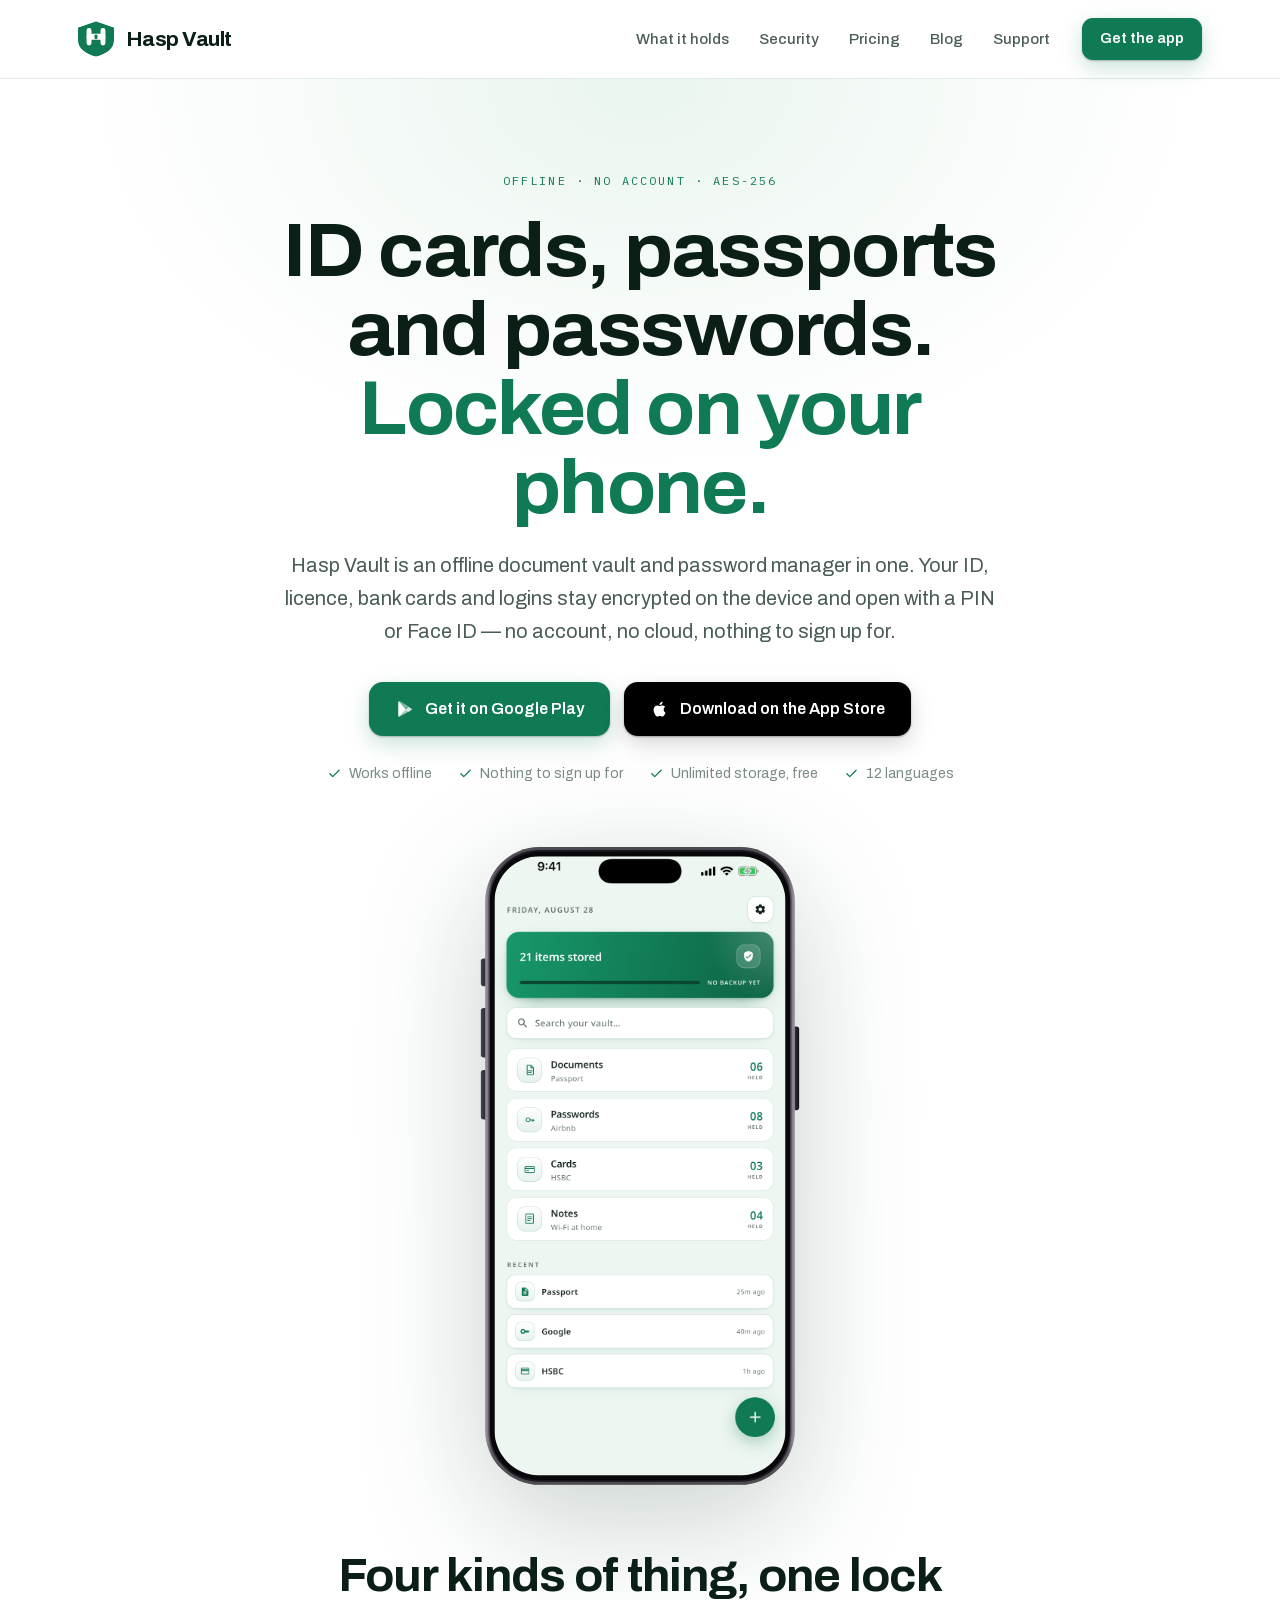
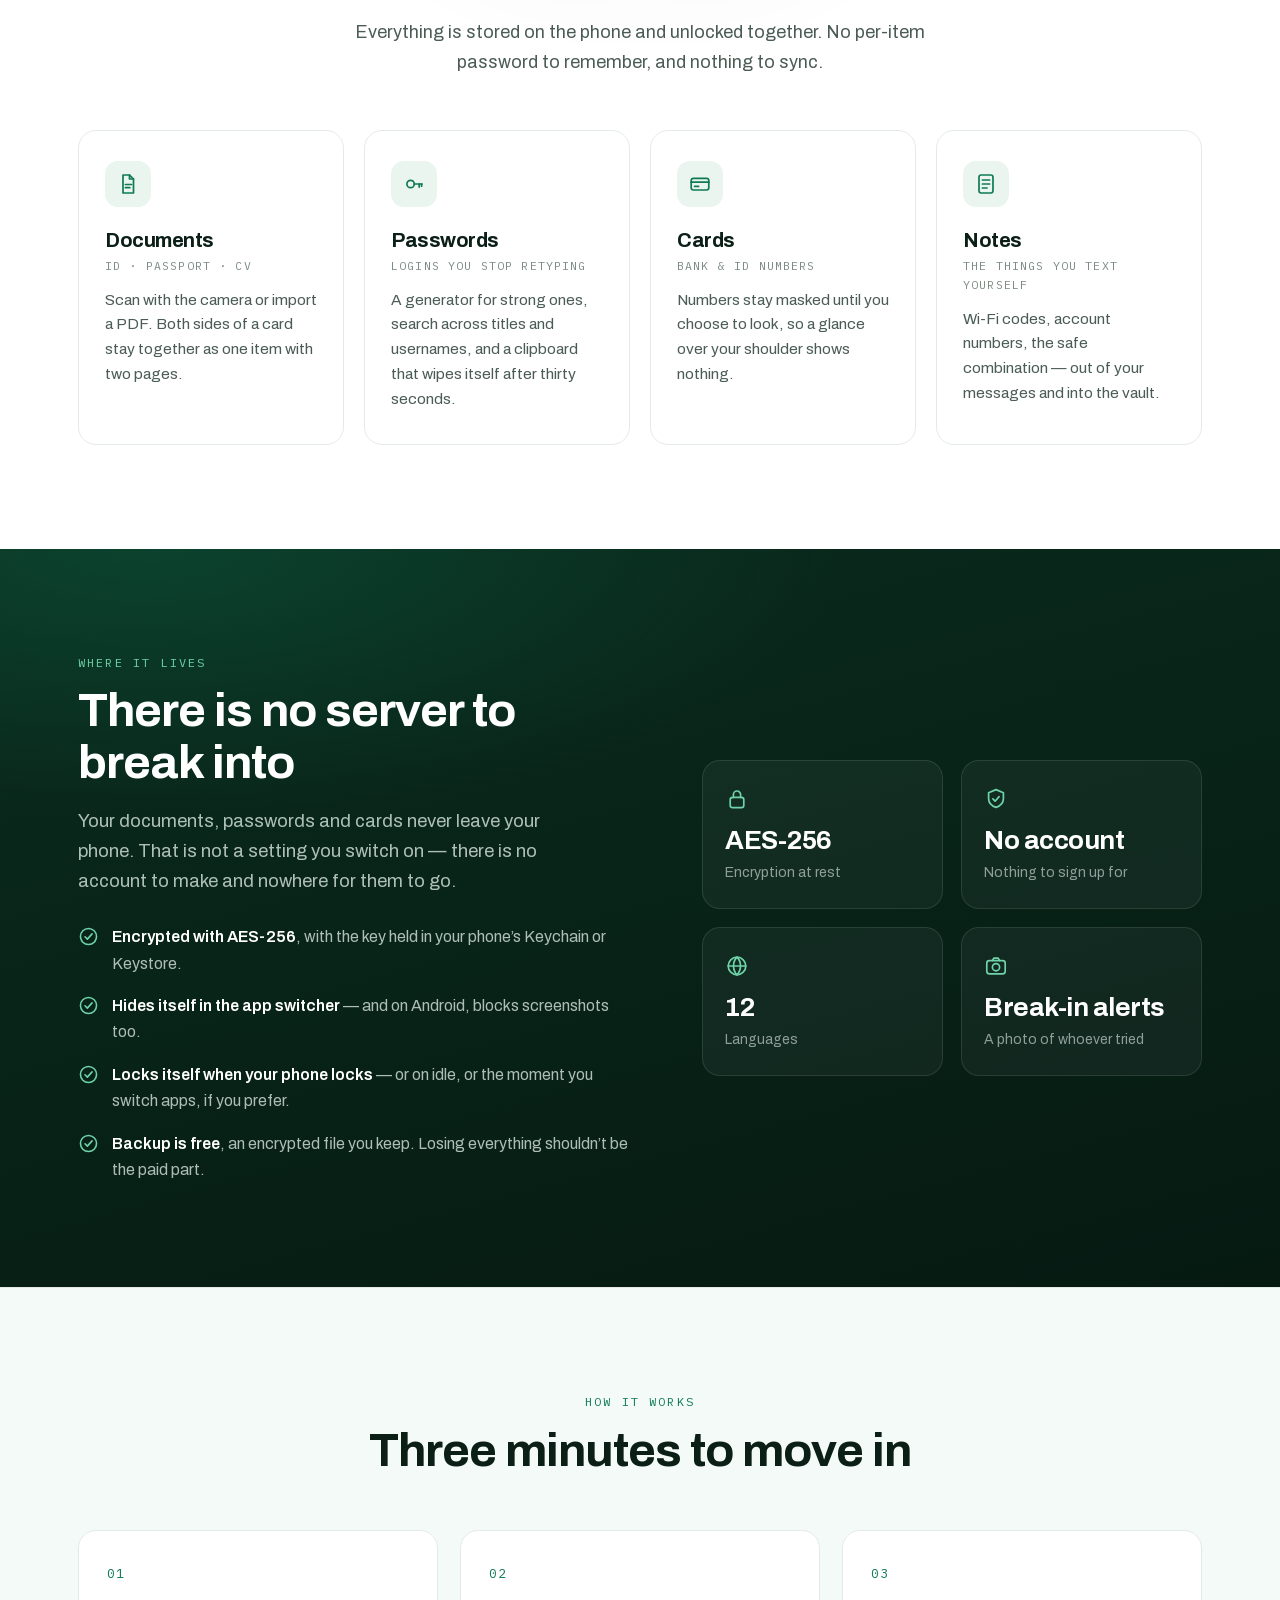
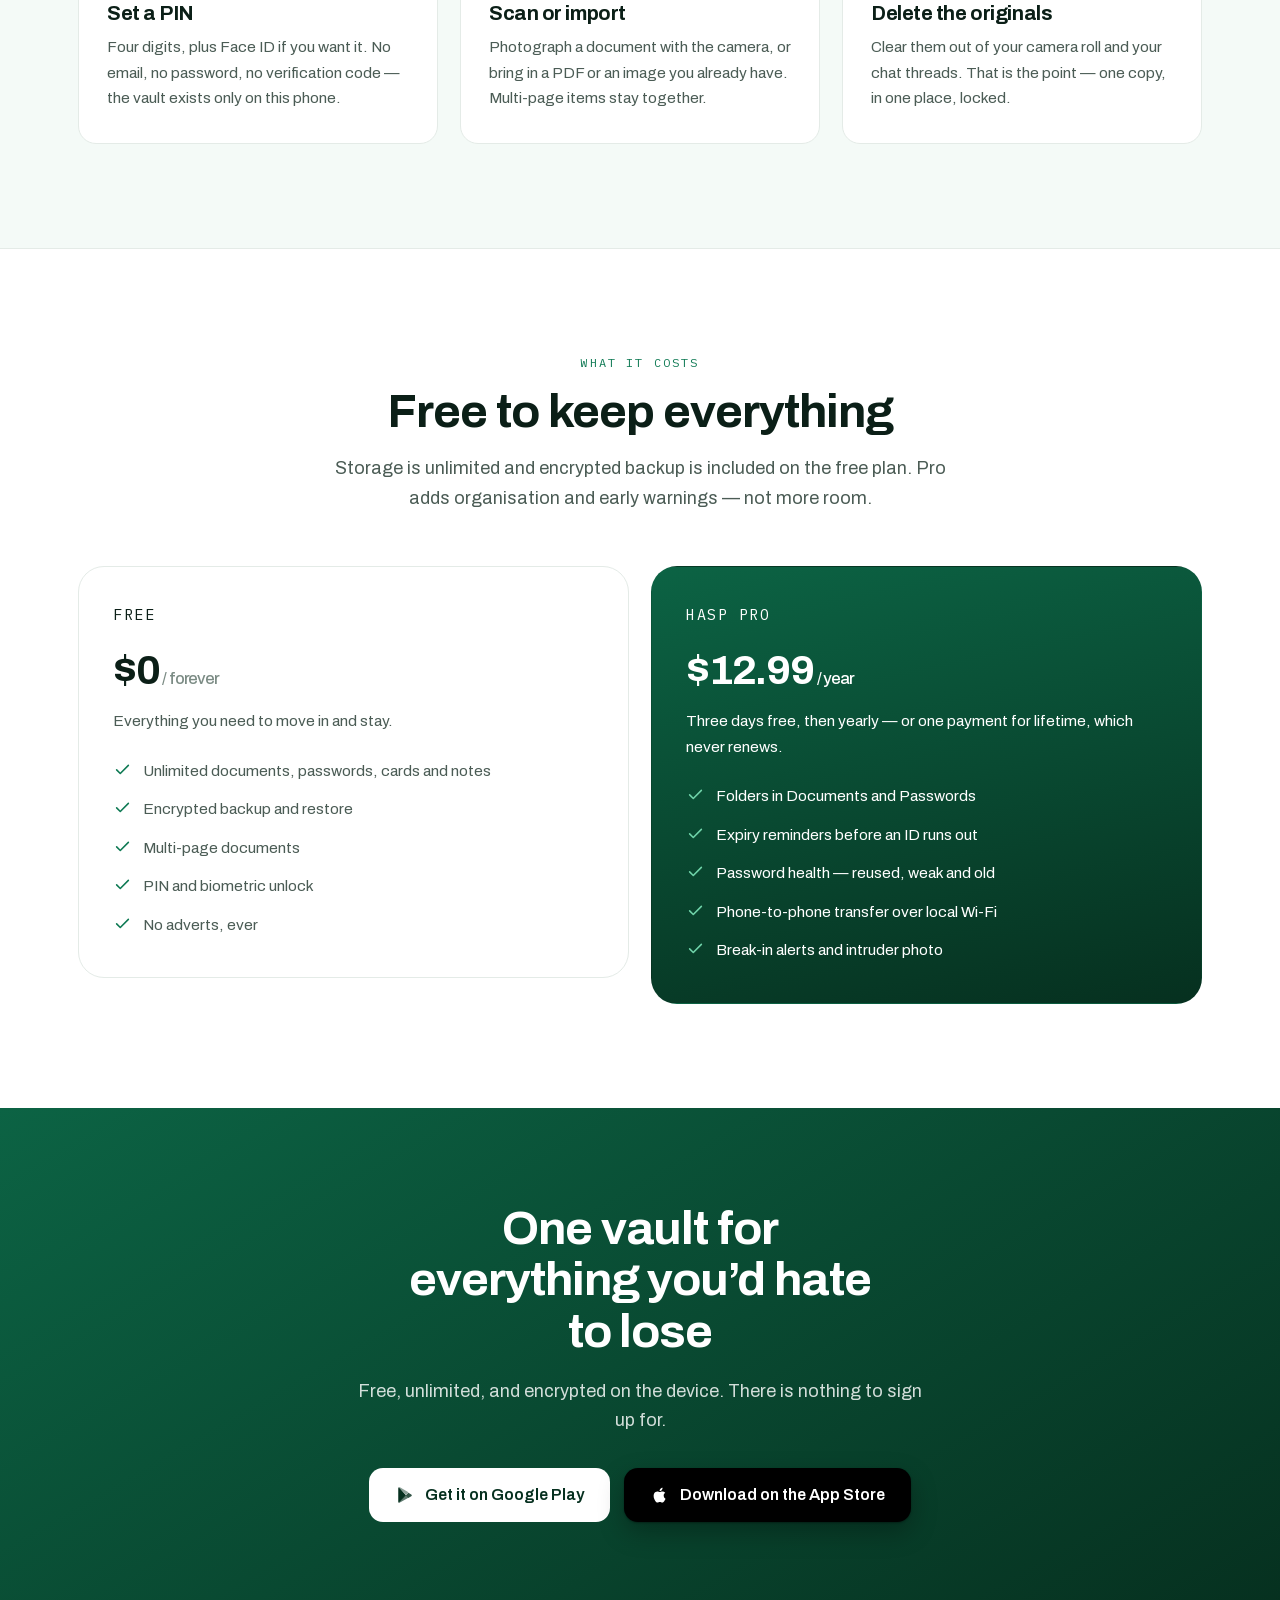
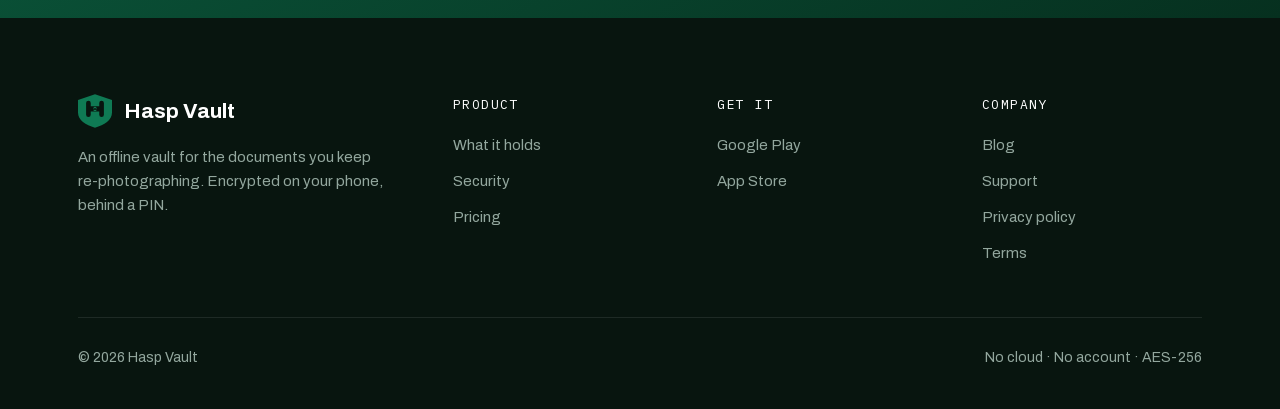
==== commit 153e0dad: "Add files via upload" ====
--- a/index.html
+++ b/index.html
@@ -234,9 +234,9 @@
           them to go.
         </p>
         <ul class="checks">
-          <li><svg viewBox="0 0 24 24"><use href="#i-tick-c"/></svg><span><b>Encrypted with AES-256</b>, with the key held in the phone’s own keystore.</span></li>
-          <li><svg viewBox="0 0 24 24"><use href="#i-tick-c"/></svg><span><b>Screenshots are blocked</b> and the vault hides itself in the app switcher.</span></li>
-          <li><svg viewBox="0 0 24 24"><use href="#i-tick-c"/></svg><span><b>Locks the moment you look away</b> — on idle, and when you switch apps.</span></li>
+          <li><svg viewBox="0 0 24 24"><use href="#i-tick-c"/></svg><span><b>Encrypted with AES-256</b>, with the key held in your phone’s Keychain or Keystore.</span></li>
+          <li><svg viewBox="0 0 24 24"><use href="#i-tick-c"/></svg><span><b>Hides itself in the app switcher</b> — and on Android, blocks screenshots too.</span></li>
+          <li><svg viewBox="0 0 24 24"><use href="#i-tick-c"/></svg><span><b>Locks itself when your phone locks</b> — or on idle, or the moment you switch apps, if you prefer.</span></li>
           <li><svg viewBox="0 0 24 24"><use href="#i-tick-c"/></svg><span><b>Backup is free</b>, an encrypted file you keep. Losing everything shouldn’t be the paid part.</span></li>
         </ul>
       </div>
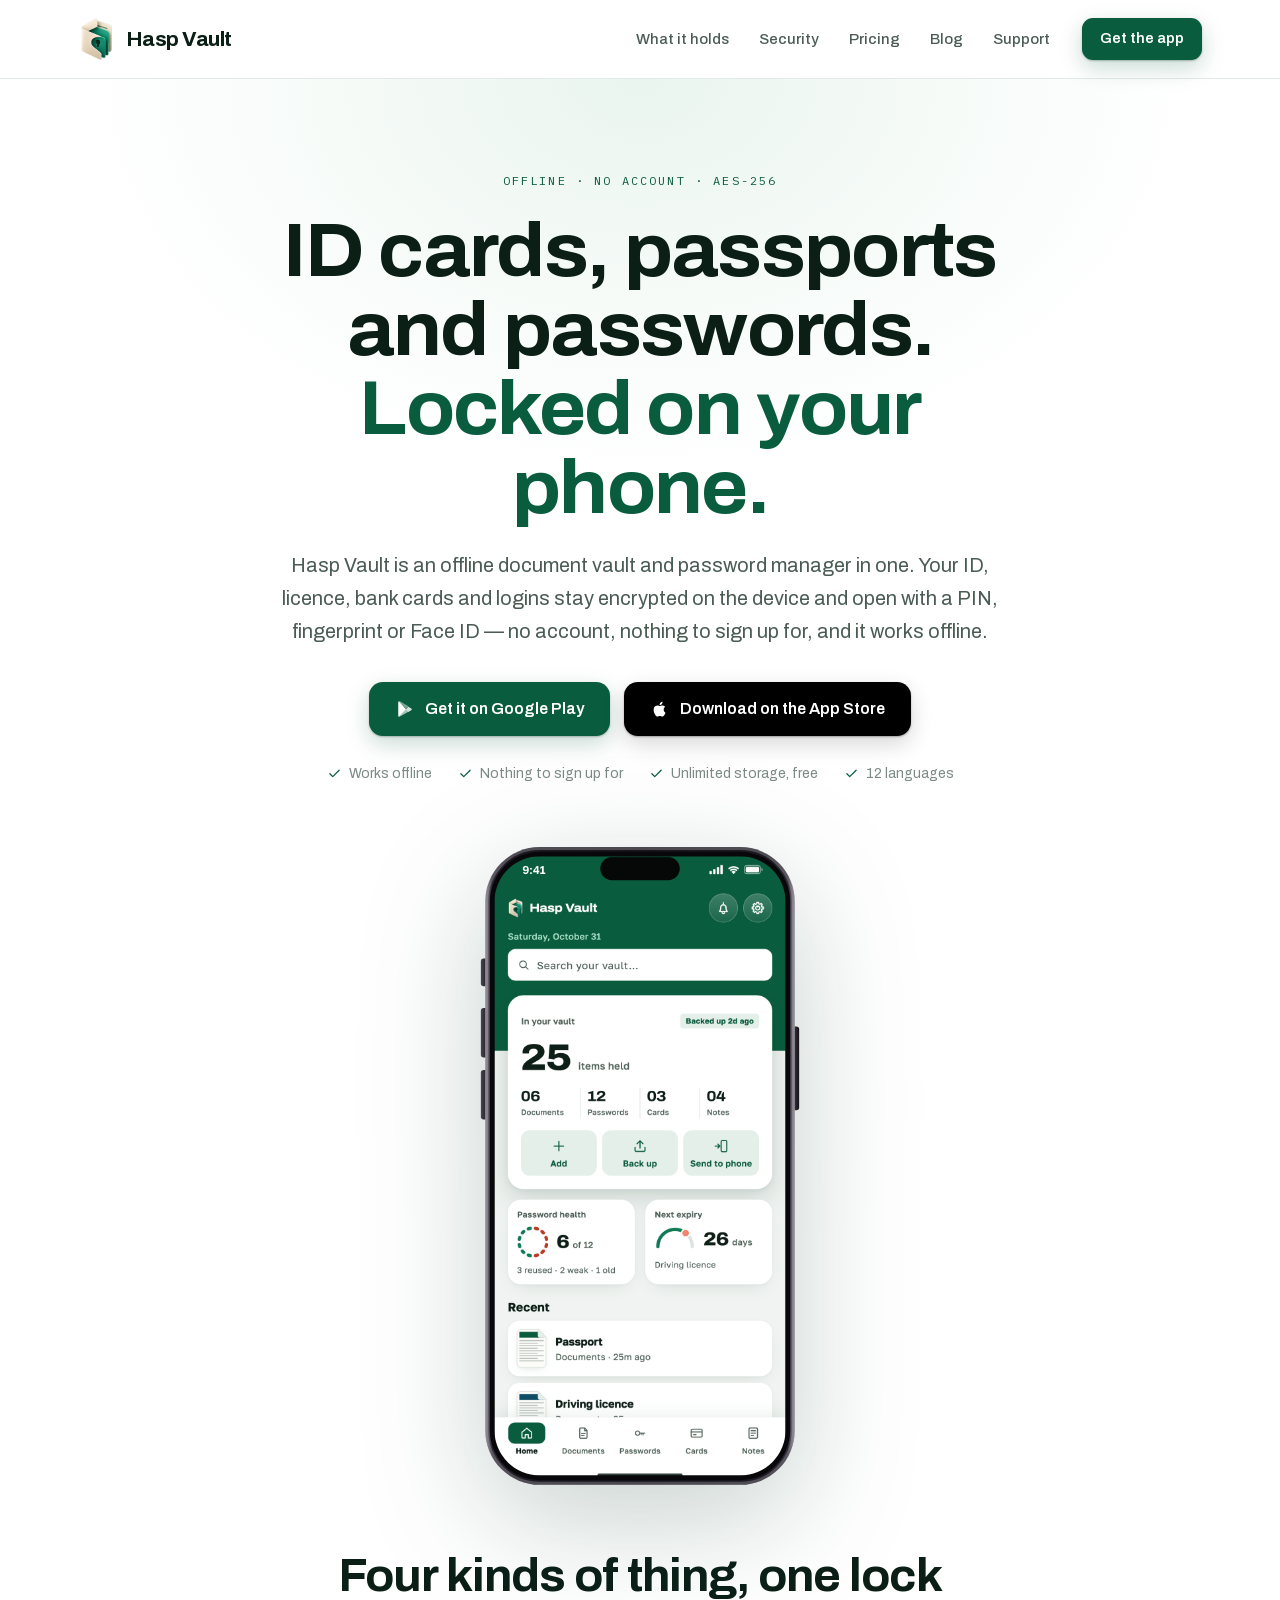
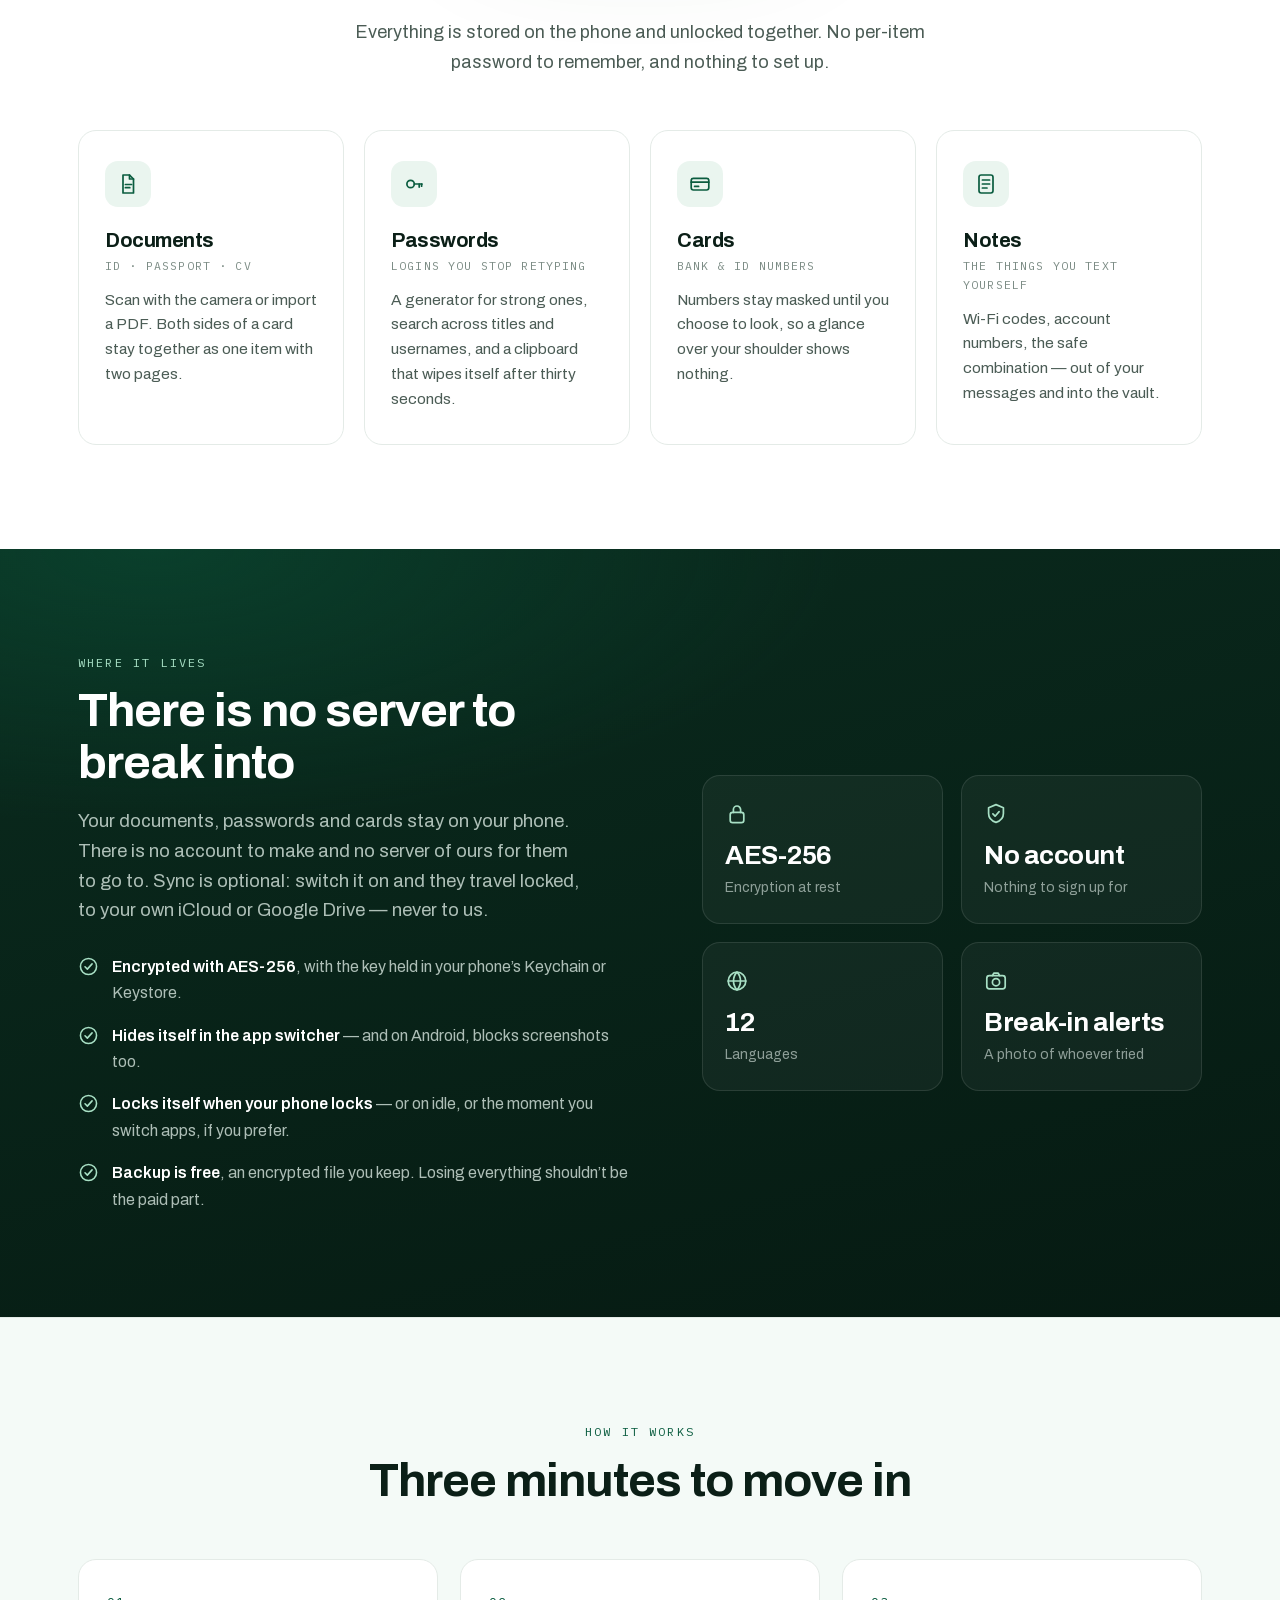
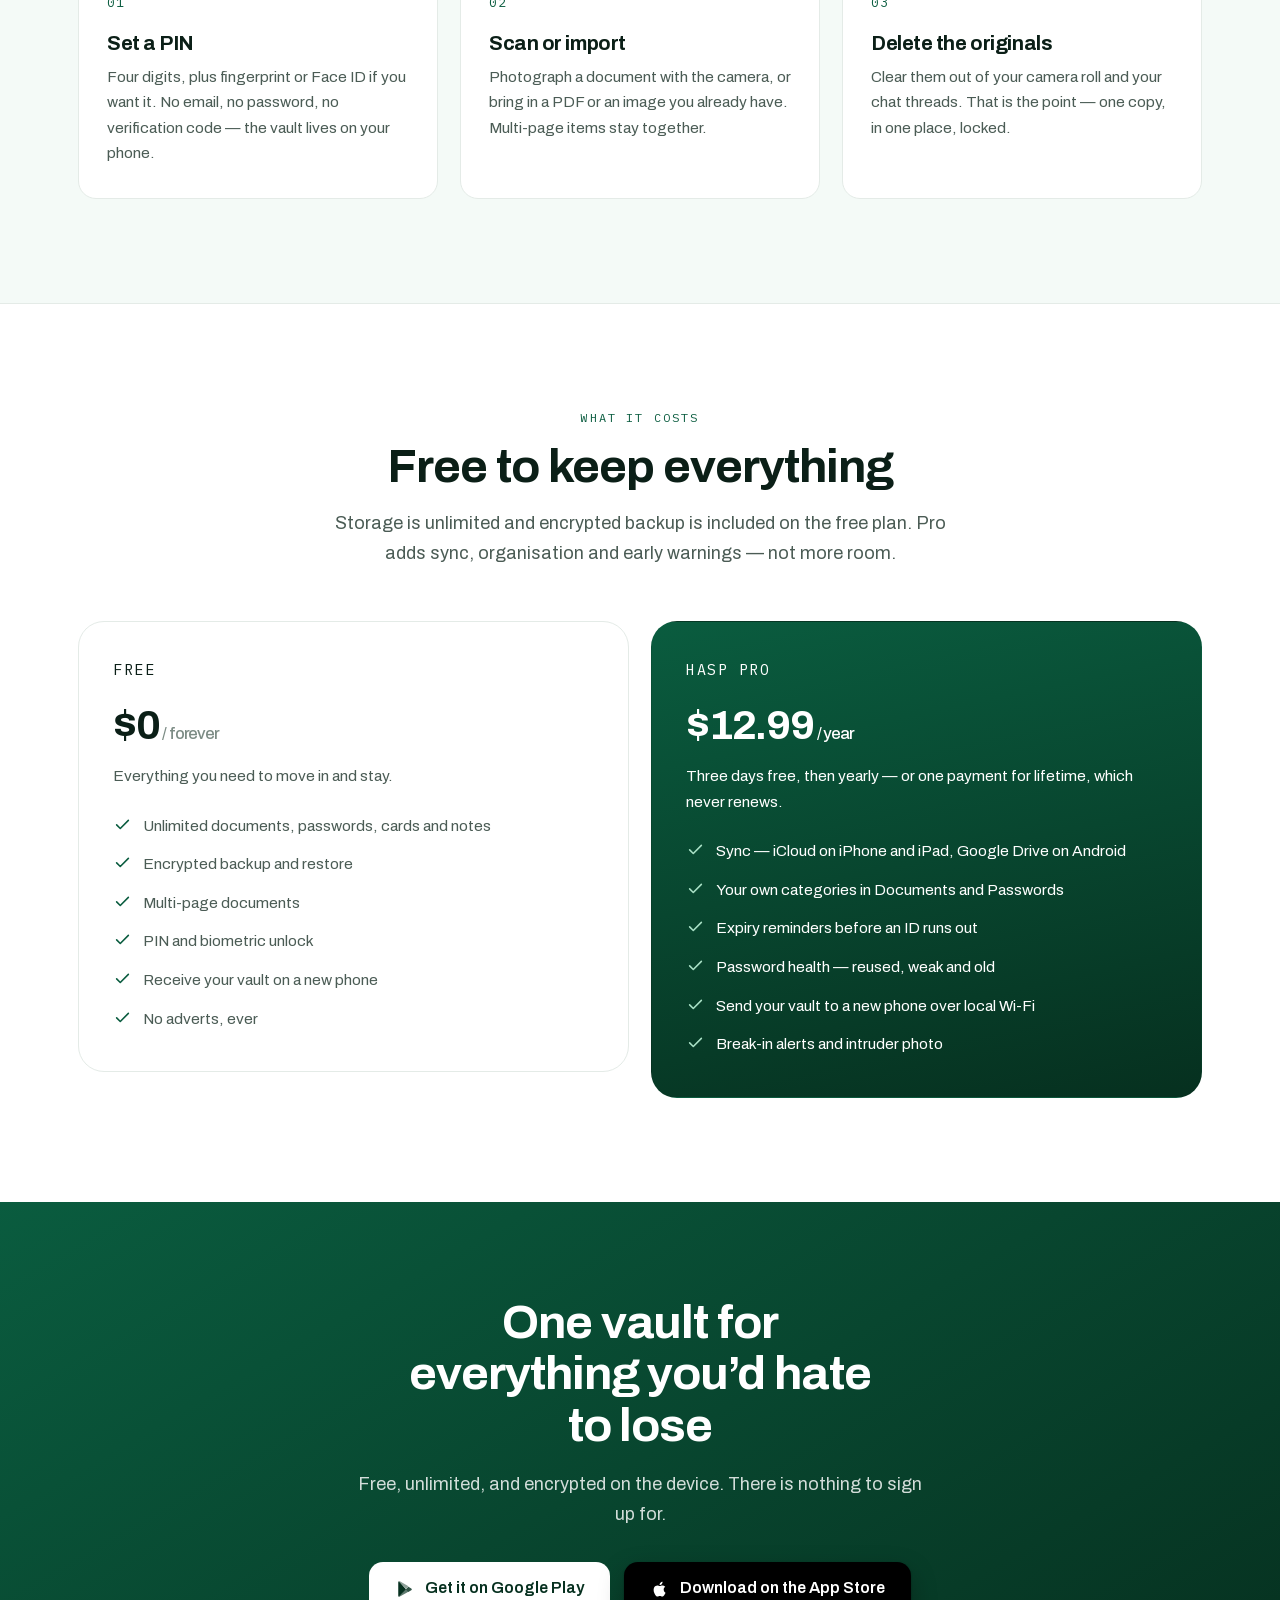
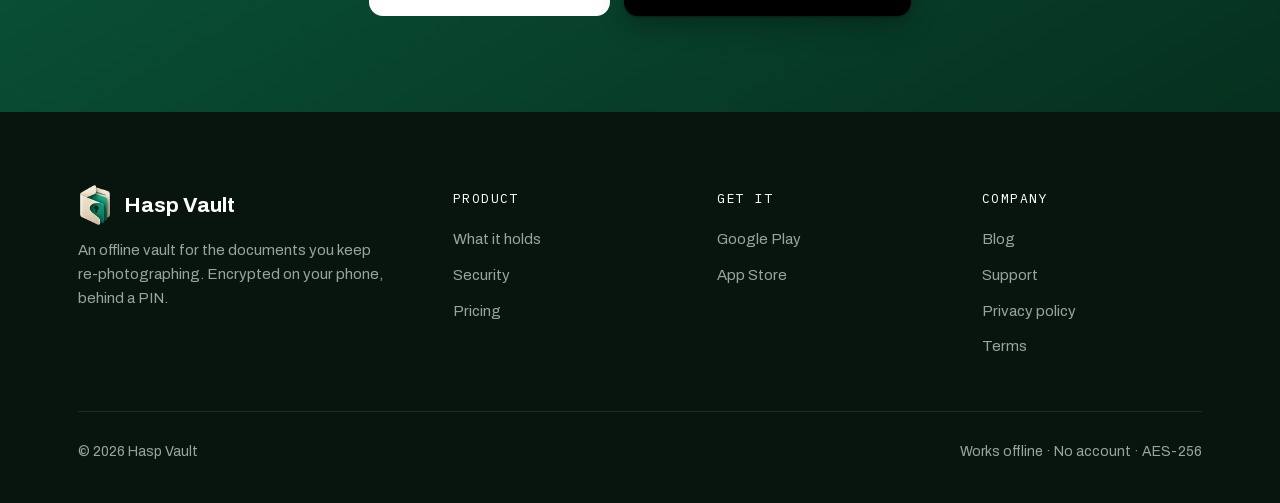
==== commit 103127e4: "Hasp Vault 1.3.2 site update" ====
--- a/index.html
+++ b/index.html
@@ -4,24 +4,25 @@
 <meta charset="utf-8">
 <meta name="viewport" content="width=device-width, initial-scale=1">
 <title>Hasp Vault — Offline Document Vault &amp; Password Manager</title>
-<meta name="description" content="A secure offline vault for your passport, ID card, driver license, bank cards and passwords. AES-256 encrypted on your phone, locked behind a PIN or Face ID. No account, no cloud, no adverts. Free on iPhone and Android.">
-<meta name="theme-color" content="#0F7A54">
-<link rel="stylesheet" href="style.css">
-<link rel="icon" href="shots/favicon.png">
+<meta name="description" content="A secure offline vault for your passport, ID card, driver license, bank cards and passwords. AES-256 encrypted on your phone, locked behind a PIN, fingerprint or Face ID. No account, no adverts, works offline. Free on iPhone, iPad and Android.">
+<meta name="theme-color" content="#0A5C3F">
+<link rel="stylesheet" href="style.css?v=1.5">
+<link rel="icon" href="shots/favicon.png?v=1.5">
+<link rel="apple-touch-icon" href="shots/apple-touch-icon.png?v=1.5">
 
 <meta property="og:title" content="Hasp Vault — Offline Document Vault &amp; Password Manager">
 <meta property="og:description" content="ID cards, passports and passwords — locked on your phone. AES-256 encrypted, offline, no account.">
 <meta property="og:url" content="https://haspvault.com">
 <meta property="og:type" content="website">
 <link rel="canonical" href="https://haspvault.com/">
-<meta property="og:image" content="https://haspvault.com/shots/og.png">
+<meta property="og:image" content="https://haspvault.com/shots/og.png?v=1.5">
 <meta property="og:site_name" content="Hasp Vault">
 <meta property="og:locale" content="en_US">
 <meta name="twitter:card" content="summary_large_image">
 <meta name="twitter:title" content="Hasp Vault — Offline Document Vault &amp; Password Manager">
-<meta name="twitter:description" content="A secure offline vault for your passport, ID card, driver license, bank cards and passwords. AES-256 encrypted on your phone, locked behind a PIN or Face ID. No account, no cloud, no adverts. Free on iPhone and Android.">
-<meta name="twitter:image" content="https://haspvault.com/shots/og.png">
-<script type="application/ld+json">{"@context": "https://schema.org", "@graph": [{"@type": "Organization", "@id": "https://haspvault.com/#org", "name": "Hasp Vault", "url": "https://haspvault.com/", "logo": "https://haspvault.com/shots/favicon.png", "email": "info@haspvault.com"}, {"@type": "WebSite", "@id": "https://haspvault.com/#site", "url": "https://haspvault.com/", "name": "Hasp Vault", "publisher": {"@id": "https://haspvault.com/#org"}}, {"@type": "SoftwareApplication", "name": "Hasp Vault", "applicationCategory": "UtilitiesApplication", "operatingSystem": "iOS 15.0 or later, Android", "description": "A secure offline vault for your passport, ID card, driver license, bank cards and passwords. AES-256 encrypted on your phone, locked behind a PIN or Face ID. No account, no cloud, no adverts. Free on iPhone and Android.", "url": "https://haspvault.com/", "image": "https://haspvault.com/shots/og.png", "offers": [{"@type": "Offer", "price": "0", "priceCurrency": "USD", "name": "Free"}, {"@type": "Offer", "price": "12.99", "priceCurrency": "USD", "name": "Hasp Pro yearly"}, {"@type": "Offer", "price": "24.99", "priceCurrency": "USD", "name": "Hasp Pro lifetime"}], "publisher": {"@id": "https://haspvault.com/#org"}}]}</script>
+<meta name="twitter:description" content="A secure offline vault for your passport, ID card, driver license, bank cards and passwords. AES-256 encrypted on your phone, locked behind a PIN, fingerprint or Face ID. No account, no adverts, works offline. Free on iPhone, iPad and Android.">
+<meta name="twitter:image" content="https://haspvault.com/shots/og.png?v=1.5">
+<script type="application/ld+json">{"@context": "https://schema.org", "@graph": [{"@type": "Organization", "@id": "https://haspvault.com/#org", "name": "Hasp Vault", "url": "https://haspvault.com/", "logo": "https://haspvault.com/shots/apple-touch-icon.png", "email": "info@bytedroidstudio.com"}, {"@type": "WebSite", "@id": "https://haspvault.com/#site", "url": "https://haspvault.com/", "name": "Hasp Vault", "publisher": {"@id": "https://haspvault.com/#org"}}, {"@type": "SoftwareApplication", "name": "Hasp Vault", "applicationCategory": "UtilitiesApplication", "operatingSystem": "iOS and iPadOS 15.0 or later, Android 7.0 or later", "description": "A secure offline vault for your passport, ID card, driver license, bank cards and passwords. AES-256 encrypted on your phone, locked behind a PIN, fingerprint or Face ID. No account, no adverts, works offline. Free on iPhone, iPad and Android.", "url": "https://haspvault.com/", "image": "https://haspvault.com/shots/og.png?v=1.5", "offers": [{"@type": "Offer", "price": "0", "priceCurrency": "USD", "name": "Free"}, {"@type": "Offer", "price": "12.99", "priceCurrency": "USD", "name": "Hasp Pro yearly"}, {"@type": "Offer", "price": "24.99", "priceCurrency": "USD", "name": "Hasp Pro lifetime"}], "publisher": {"@id": "https://haspvault.com/#org"}}]}</script>
 </head>
 <body>
 
@@ -86,25 +87,13 @@
       <path fill="currentColor" d="M16.1 15.4L13.1 12.4 4.4 21.1c.3.4.9.4 1.5 0z" opacity=".64"/>
       <path fill="currentColor" d="M16.1 8.6L5.9 2.8c-.6-.3-1.2-.3-1.5.1l8.7 8.7z" opacity=".46"/>
     </g>
-    <mask id="markCut">
-      <path d="M256 104 L424 162 V286 C424 364 348 410 256 436 C164 410 88 364 88 286 V162 Z" fill="#fff"/>
-      <rect x="168" y="168" width="46" height="162" rx="23" fill="#000"/>
-      <rect x="298" y="168" width="46" height="162" rx="23" fill="#000"/>
-      <rect x="168" y="222" width="176" height="54" rx="27" fill="#000"/>
-    </mask>
-    <g id="i-mark">
-      <path d="M256 104 L424 162 V286 C424 364 348 410 256 436 C164 410 88 364 88 286 V162 Z"
-            fill="currentColor" mask="url(#markCut)"/>
-      <circle cx="256" cy="243" r="16" fill="currentColor"/>
-      <path d="M247 243 h18 l5 27 h-28 Z" fill="currentColor"/>
-    </g>
   </defs>
 </svg>
 
 <header class="masthead">
   <div class="shell">
     <a class="brand" href="index.html">
-      <svg viewBox="88 104 336 332" style="color:#0F7A54"><use href="#i-mark"/></svg>
+      <img class="mark" src="shots/mark.png" alt="" width="36" height="42">
       Hasp Vault
     </a>
     <nav class="nav">
@@ -112,7 +101,7 @@
       <a href="#security">Security</a>
       <a href="#pricing">Pricing</a>
       <a href="blog/index.html">Blog</a>
-      <a href="support.html">Support</a>
+      <a href="https://bytedroidstudio.com/apps/hasp-vault/support/">Support</a>
     </nav>
     <a class="btn btn-primary btn-sm" href="https://play.google.com/store/apps/details?id=com.hifazat.vault">Get the app</a>
   </div>
@@ -125,7 +114,7 @@
     <p class="lede">
       Hasp Vault is an offline document vault and password manager in one. Your
       ID, licence, bank cards and logins stay encrypted on the device and open
-      with a PIN or Face ID — no account, no cloud, nothing to sign up for.
+      with a PIN, fingerprint or Face ID — no account, nothing to sign up for, and it works offline.
     </p>
 
     <div class="cta-row">
@@ -175,7 +164,7 @@
 
           <rect x="0" y="0" width="100" height="206" rx="17.6" fill="url(#rail)"/>
           <rect x="1.5" y="1.5" width="97" height="203" rx="16.1" fill="#08080A"/>
-          <image href="shots/home.png" x="3" y="3" width="94" height="200"
+          <image href="shots/home.png?v=1.5" x="3" y="3" width="94" height="200"
                  preserveAspectRatio="xMidYMid slice" clip-path="url(#glass)"/>
           <!-- the highlight that runs along the top edge of a milled band -->
           <rect x=".5" y=".5" width="99" height="205" rx="17.1"
@@ -190,7 +179,7 @@
   <div class="shell">
     <div class="section-head centre">
       <h2>Four kinds of thing, one lock</h2>
-      <p>Everything is stored on the phone and unlocked together. No per-item password to remember, and nothing to sync.</p>
+      <p>Everything is stored on the phone and unlocked together. No per-item password to remember, and nothing to set up.</p>
     </div>
 
     <div class="cards">
@@ -229,9 +218,10 @@
         <span class="kicker">Where it lives</span>
         <h2>There is no server to break into</h2>
         <p class="lede-dark">
-          Your documents, passwords and cards never leave your phone. That is not
-          a setting you switch on — there is no account to make and nowhere for
-          them to go.
+          Your documents, passwords and cards stay on your phone. There is no
+          account to make and no server of ours for them to go to. Sync is
+          optional: switch it on and they travel locked, to your own iCloud or
+          Google Drive — never to us.
         </p>
         <ul class="checks">
           <li><svg viewBox="0 0 24 24"><use href="#i-tick-c"/></svg><span><b>Encrypted with AES-256</b>, with the key held in your phone’s Keychain or Keystore.</span></li>
@@ -259,7 +249,7 @@
     <div class="steps">
       <article class="step">
         <h3>Set a PIN</h3>
-        <p>Four digits, plus Face ID if you want it. No email, no password, no verification code — the vault exists only on this phone.</p>
+        <p>Four digits, plus fingerprint or Face ID if you want it. No email, no password, no verification code — the vault lives on your phone.</p>
       </article>
       <article class="step">
         <h3>Scan or import</h3>
@@ -278,7 +268,7 @@
     <div class="section-head centre">
       <span class="kicker">What it costs</span>
       <h2>Free to keep everything</h2>
-      <p>Storage is unlimited and encrypted backup is included on the free plan. Pro adds organisation and early warnings — not more room.</p>
+      <p>Storage is unlimited and encrypted backup is included on the free plan. Pro adds sync, organisation and early warnings — not more room.</p>
     </div>
 
     <div class="plans">
@@ -291,6 +281,7 @@
           <li><svg viewBox="0 0 24 24"><use href="#i-check"/></svg>Encrypted backup and restore</li>
           <li><svg viewBox="0 0 24 24"><use href="#i-check"/></svg>Multi-page documents</li>
           <li><svg viewBox="0 0 24 24"><use href="#i-check"/></svg>PIN and biometric unlock</li>
+          <li><svg viewBox="0 0 24 24"><use href="#i-check"/></svg>Receive your vault on a new phone</li>
           <li><svg viewBox="0 0 24 24"><use href="#i-check"/></svg>No adverts, ever</li>
         </ul>
       </div>
@@ -300,10 +291,11 @@
         <div class="price">$12.99<small> / year</small></div>
         <p>Three days free, then yearly — or one payment for lifetime, which never renews.</p>
         <ul>
-          <li><svg viewBox="0 0 24 24"><use href="#i-check"/></svg>Folders in Documents and Passwords</li>
+          <li><svg viewBox="0 0 24 24"><use href="#i-check"/></svg>Sync — iCloud on iPhone and iPad, Google Drive on Android</li>
+          <li><svg viewBox="0 0 24 24"><use href="#i-check"/></svg>Your own categories in Documents and Passwords</li>
           <li><svg viewBox="0 0 24 24"><use href="#i-check"/></svg>Expiry reminders before an ID runs out</li>
           <li><svg viewBox="0 0 24 24"><use href="#i-check"/></svg>Password health — reused, weak and old</li>
-          <li><svg viewBox="0 0 24 24"><use href="#i-check"/></svg>Phone-to-phone transfer over local Wi-Fi</li>
+          <li><svg viewBox="0 0 24 24"><use href="#i-check"/></svg>Send your vault to a new phone over local Wi-Fi</li>
           <li><svg viewBox="0 0 24 24"><use href="#i-check"/></svg>Break-in alerts and intruder photo</li>
         </ul>
       </div>
@@ -331,18 +323,7 @@
     <div class="foot-top">
       <div>
         <div class="foot-brand">
-          <svg viewBox="88 104 336 332" aria-hidden="true">
-            <path fill="#0F7A54" fill-rule="evenodd" d="
-              M256 104 L424 162 L424 286 C424 364 348 410 256 436
-              C164 410 88 364 88 286 L88 162 Z
-              M191 168 A23 23 0 0 1 214 191 L214 307 A23 23 0 0 1 191 330
-              A23 23 0 0 1 168 307 L168 191 A23 23 0 0 1 191 168 Z
-              M321 168 A23 23 0 0 1 344 191 L344 307 A23 23 0 0 1 321 330
-              A23 23 0 0 1 298 307 L298 191 A23 23 0 0 1 321 168 Z
-              M214 222 L298 222 L298 276 L214 276 Z
-              M256 227 A16 16 0 1 1 256 259 A16 16 0 1 1 256 227 Z
-              M247 243 L265 243 L270 270 L242 270 Z"/>
-          </svg>
+          <img class="mark" src="shots/mark.png" alt="" width="36" height="42">
           Hasp Vault
         </div>
         <p>An offline vault for the documents you keep re-photographing. Encrypted on your phone, behind a PIN.</p>
@@ -366,15 +347,15 @@
         <h4>Company</h4>
         <ul>
           <li><a href="blog/index.html">Blog</a></li>
-          <li><a href="support.html">Support</a></li>
-          <li><a href="privacy.html">Privacy policy</a></li>
-          <li><a href="terms.html">Terms</a></li>
+          <li><a href="https://bytedroidstudio.com/apps/hasp-vault/support/">Support</a></li>
+          <li><a href="https://bytedroidstudio.com/apps/hasp-vault/privacy/">Privacy policy</a></li>
+          <li><a href="https://bytedroidstudio.com/apps/hasp-vault/terms/">Terms</a></li>
         </ul>
       </div>
     </div>
     <div class="foot-base">
       <span>© 2026 Hasp Vault</span>
-      <span>No cloud · No account · AES-256</span>
+      <span>Works offline · No account · AES-256</span>
     </div>
   </div>
 </footer>
--- a/style.css
+++ b/style.css
@@ -43,9 +43,13 @@
   --body: #4B5C55;
   --muted: #7C8C85;
 
-  --emerald: #0F7A54;
-  --emerald-dark: #0A5C3F;
+  /* The app's own green since 1.3.0 (Strongroom): the band, and the app
+     icon's tile. --emerald-dark is the app's deeper band, for hover. */
+  --emerald: #0A5C3F;
+  --emerald-dark: #084A33;
   --emerald-deep: #06301F;
+  /* The app's light accent on green, for marks on the dark sections. */
+  --lamp: #A8E0C5;
 
   --tint: #EAF5EF;
   --tint-2: #F4FAF7;
@@ -122,10 +126,11 @@
   letter-spacing: -.024em;
   margin-right: auto;
 }
-/* The shield reads smaller than its box because the silhouette tapers to a
-   point at the bottom — so it needs to be set a little larger than the cap
-   height of the wordmark to look the same weight beside it. */
-.brand svg { width: 36px; height: 36px; display: block }
+/* The fold (the app icon's mark, Oct 2026) took the old shield's 36px box.
+   It is narrower than the shield was, so it is drawn with the shield's
+   footprint instead: 42px tall, the 3px above and below taken back with
+   negative margins so the header's height and the name's place do not move. */
+.brand .mark { width: 36px; height: 42px; margin: -3px 0; object-fit: contain; display: block }
 
 .nav { display: flex; gap: 30px; font-size: 15px; font-weight: 500 }
 .nav a { color: var(--body); text-decoration: none; transition: color .15s }
@@ -152,7 +157,7 @@
 .btn-primary {
   background: var(--emerald);
   color: #fff;
-  box-shadow: 0 1px 2px rgba(6, 48, 31, .28), 0 8px 22px rgba(15, 122, 84, .22);
+  box-shadow: 0 1px 2px rgba(6, 48, 31, .28), 0 8px 22px rgba(10, 92, 63, .22);
 }
 .btn-primary:hover { background: var(--emerald-dark); transform: translateY(-1px) }
 
@@ -206,6 +211,7 @@
 .lede {
   max-width: 60ch;
   margin: 22px auto 0;
+  text-wrap: pretty;
   font-size: clamp(17px, 1.7vw, 20px);
   color: var(--body);
 }
@@ -356,7 +362,7 @@
    as the more confident of the two. */
 .plan-pro {
   border-color: transparent;
-  background: linear-gradient(168deg, #0C6344 0%, var(--emerald-deep) 100%);
+  background: linear-gradient(168deg, var(--emerald) 0%, var(--emerald-deep) 100%);
   color: #fff;
 }
 .plan-pro h3, .plan-pro .price, .plan-pro > p, .plan-pro li { color: #fff }
@@ -374,12 +380,12 @@
 .plan ul { list-style: none; display: grid; gap: 13px; font-size: 15.5px }
 .plan li { display: flex; gap: 11px }
 .plan li svg { width: 19px; height: 19px; flex: none; margin-top: 2px; color: var(--emerald) }
-.plan-pro li svg { color: #6FD3A9 }
+.plan-pro li svg { color: var(--lamp) }
 
 /* ---------- call to action ---------- */
 
 .band {
-  background: linear-gradient(150deg, #0C6344 0%, var(--emerald-deep) 100%);
+  background: linear-gradient(150deg, var(--emerald) 0%, var(--emerald-deep) 100%);
   color: rgba(255, 255, 255, .82);
   text-align: center;
   padding: 96px 0;
@@ -396,7 +402,7 @@
 
 .foot-top { display: grid; grid-template-columns: 1.5fr 1fr 1fr 1fr; gap: 44px; padding-bottom: 52px }
 .foot-brand { display: flex; align-items: center; gap: 12px; color: #fff; font-weight: 700; font-size: 21px; margin-bottom: 16px }
-.foot-brand svg { width: 34px; height: 34px }
+.foot-brand .mark { width: 34px; height: 40px; margin: -3px 0; object-fit: contain; display: block }
 .foot-top p { max-width: 34ch; font-size: 15px; line-height: 1.6 }
 
 .foot h4 { color: #fff; font-size: 13px; letter-spacing: .12em; text-transform: uppercase; font-family: "PlexMono", ui-monospace, monospace; font-weight: 600; margin-bottom: 18px }
@@ -440,13 +446,13 @@
    runs white the whole way down and the middle sags because of it. */
 .section.dark {
   background:
-    radial-gradient(90% 60% at 12% 0%, rgba(15, 122, 84, .30) 0%, transparent 60%),
+    radial-gradient(90% 60% at 12% 0%, rgba(10, 92, 63, .42) 0%, transparent 60%),
     linear-gradient(165deg, #0A2B1E 0%, #061A12 100%);
   color: rgba(232, 245, 239, .74);
   border: 0;
 }
 .section.dark h2 { color: #fff }
-.section.dark .kicker { color: #6FD3A9; display: block; margin-bottom: 14px }
+.section.dark .kicker { color: var(--lamp); display: block; margin-bottom: 14px }
 
 .lede-dark {
   margin-top: 18px;
@@ -457,7 +463,7 @@
 }
 
 .dark .checks b { color: #fff }
-.dark .checks svg { color: #6FD3A9 }
+.dark .checks svg { color: var(--lamp) }
 .dark .checks li { font-size: 16px }
 
 /* Four plain figures rather than another row of cards — a different shape on
@@ -470,7 +476,7 @@
   border-radius: var(--radius);
   padding: 26px 22px 24px;
 }
-.stat svg { width: 24px; height: 24px; color: #6FD3A9; display: block; margin-bottom: 16px }
+.stat svg { width: 24px; height: 24px; color: var(--lamp); display: block; margin-bottom: 16px }
 .stat b {
   display: block;
   color: #fff;
@@ -510,7 +516,7 @@
   align-items: center;
   gap: 32px;
 }
-.masthead .brand svg { width: 36px; height: 36px }
+.masthead .brand .mark { width: 36px; height: 42px }
 .masthead .brand b { font-weight: 700 }
 .nav a[aria-current="page"] { color: var(--emerald); font-weight: 600 }
 
@@ -648,5 +654,5 @@
 .rel-h { margin-top: 52px }
 .doc ul.rel { list-style: none; margin: 18px 0 0; display: grid; gap: 12px }
 .doc ul.rel li { padding-left: 0 }
-.doc ul.rel a { font-weight: 600; text-decoration: none; border-bottom: 1px solid rgba(15,122,84,.3) }
+.doc ul.rel a { font-weight: 600; text-decoration: none; border-bottom: 1px solid rgba(10,92,63,.3) }
 .doc ul.rel a:hover { border-bottom-color: var(--emerald) }
